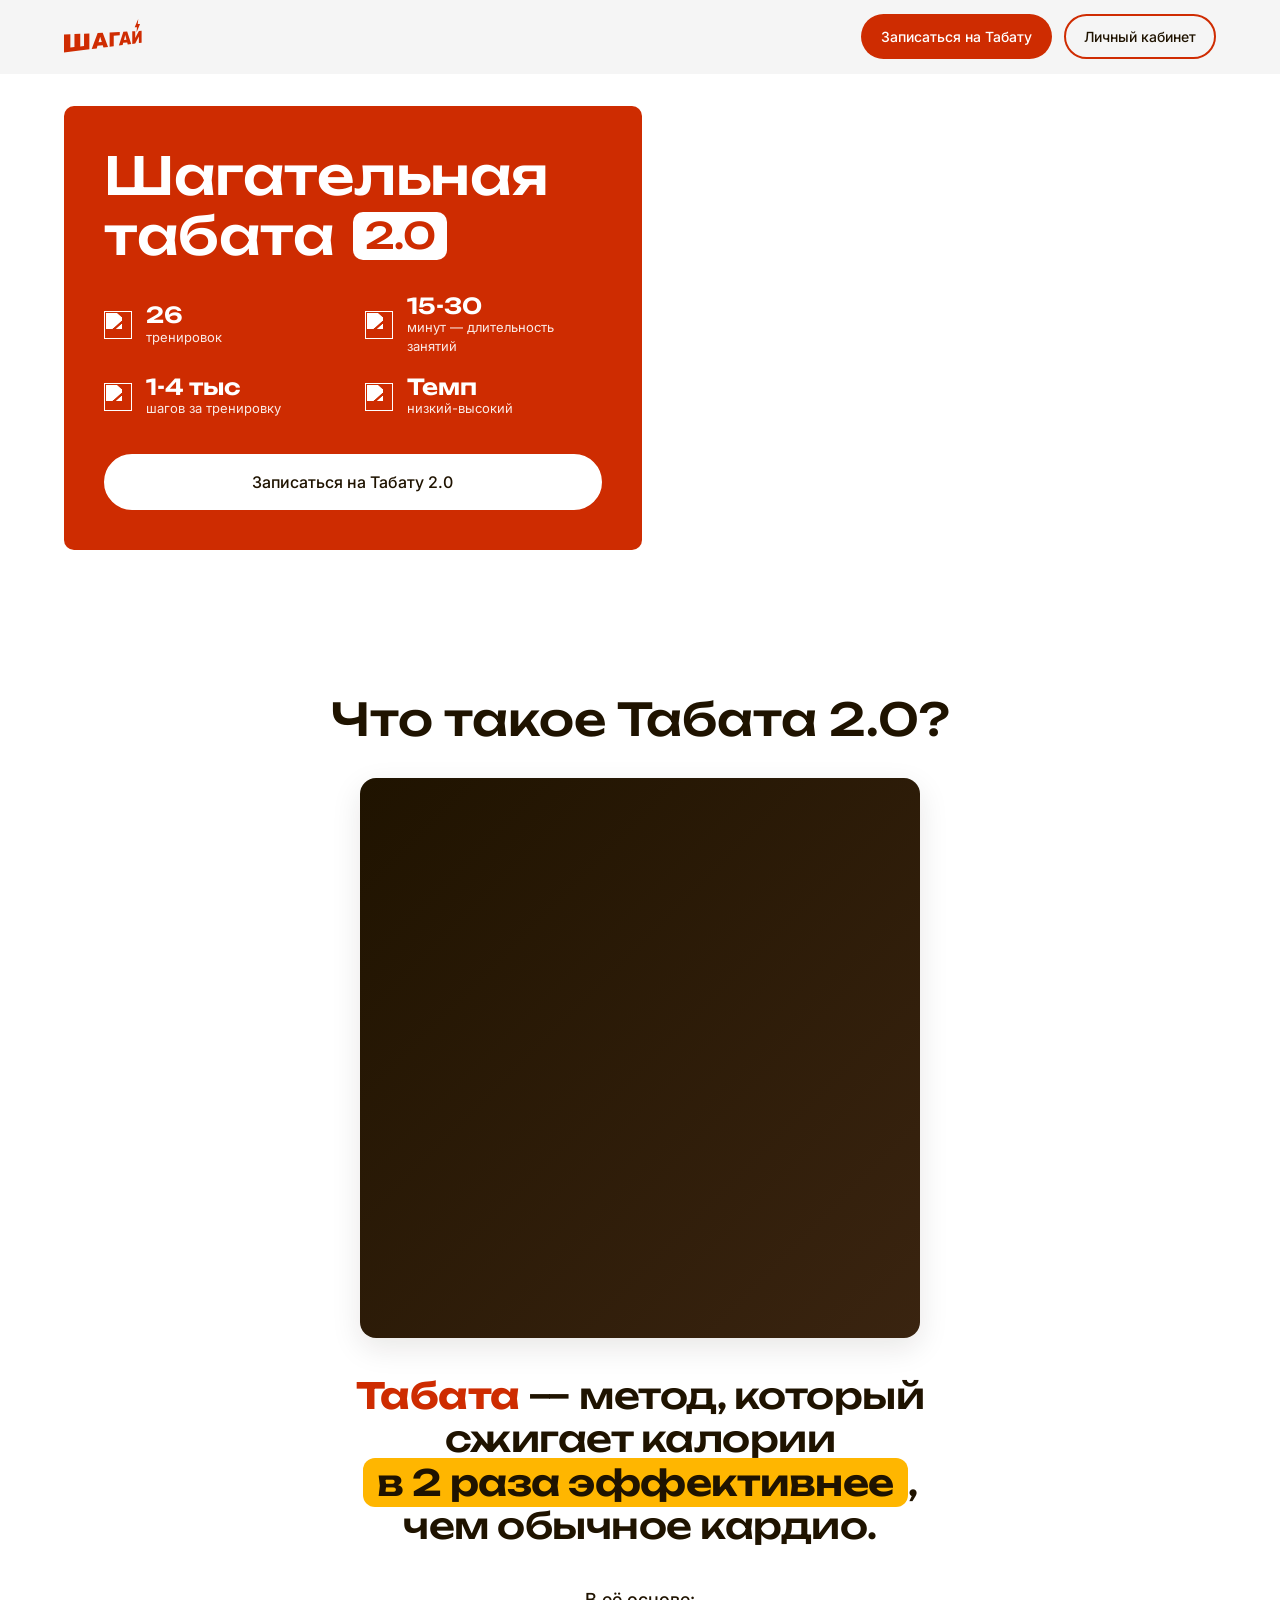
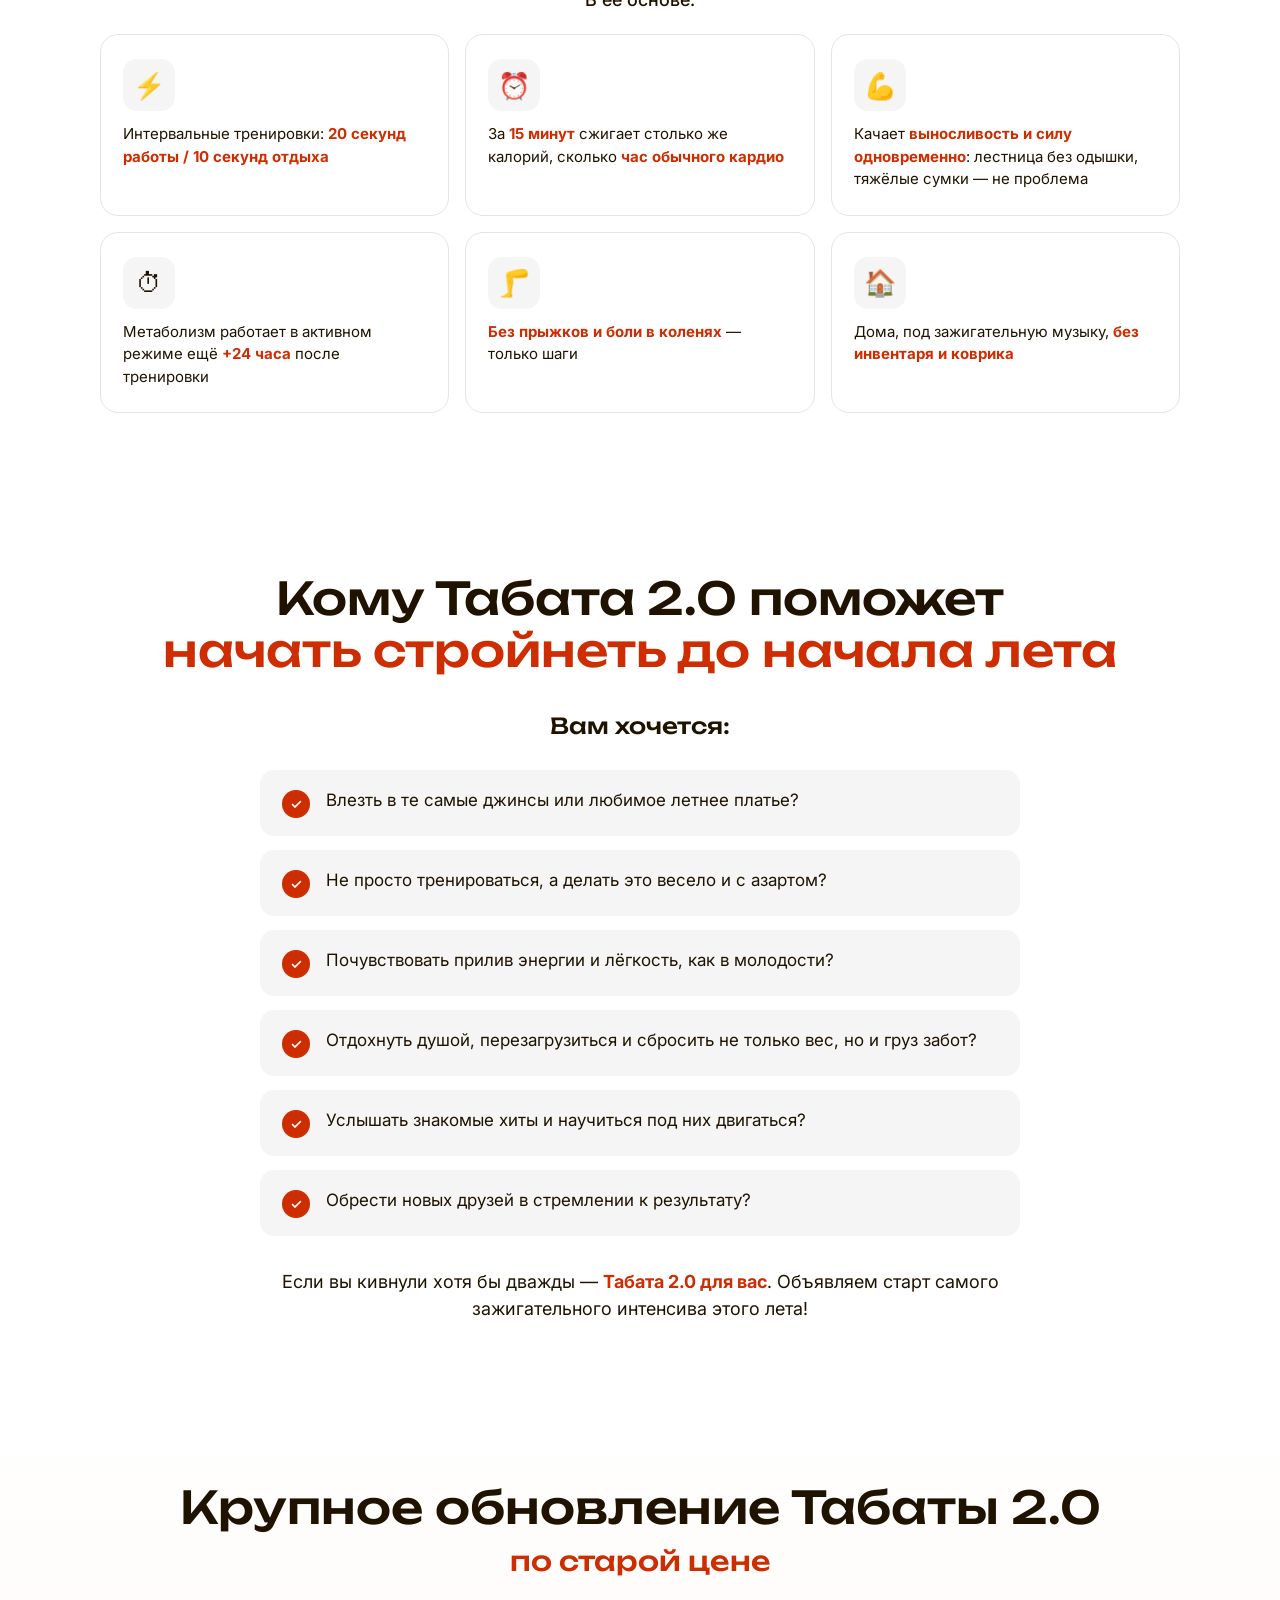
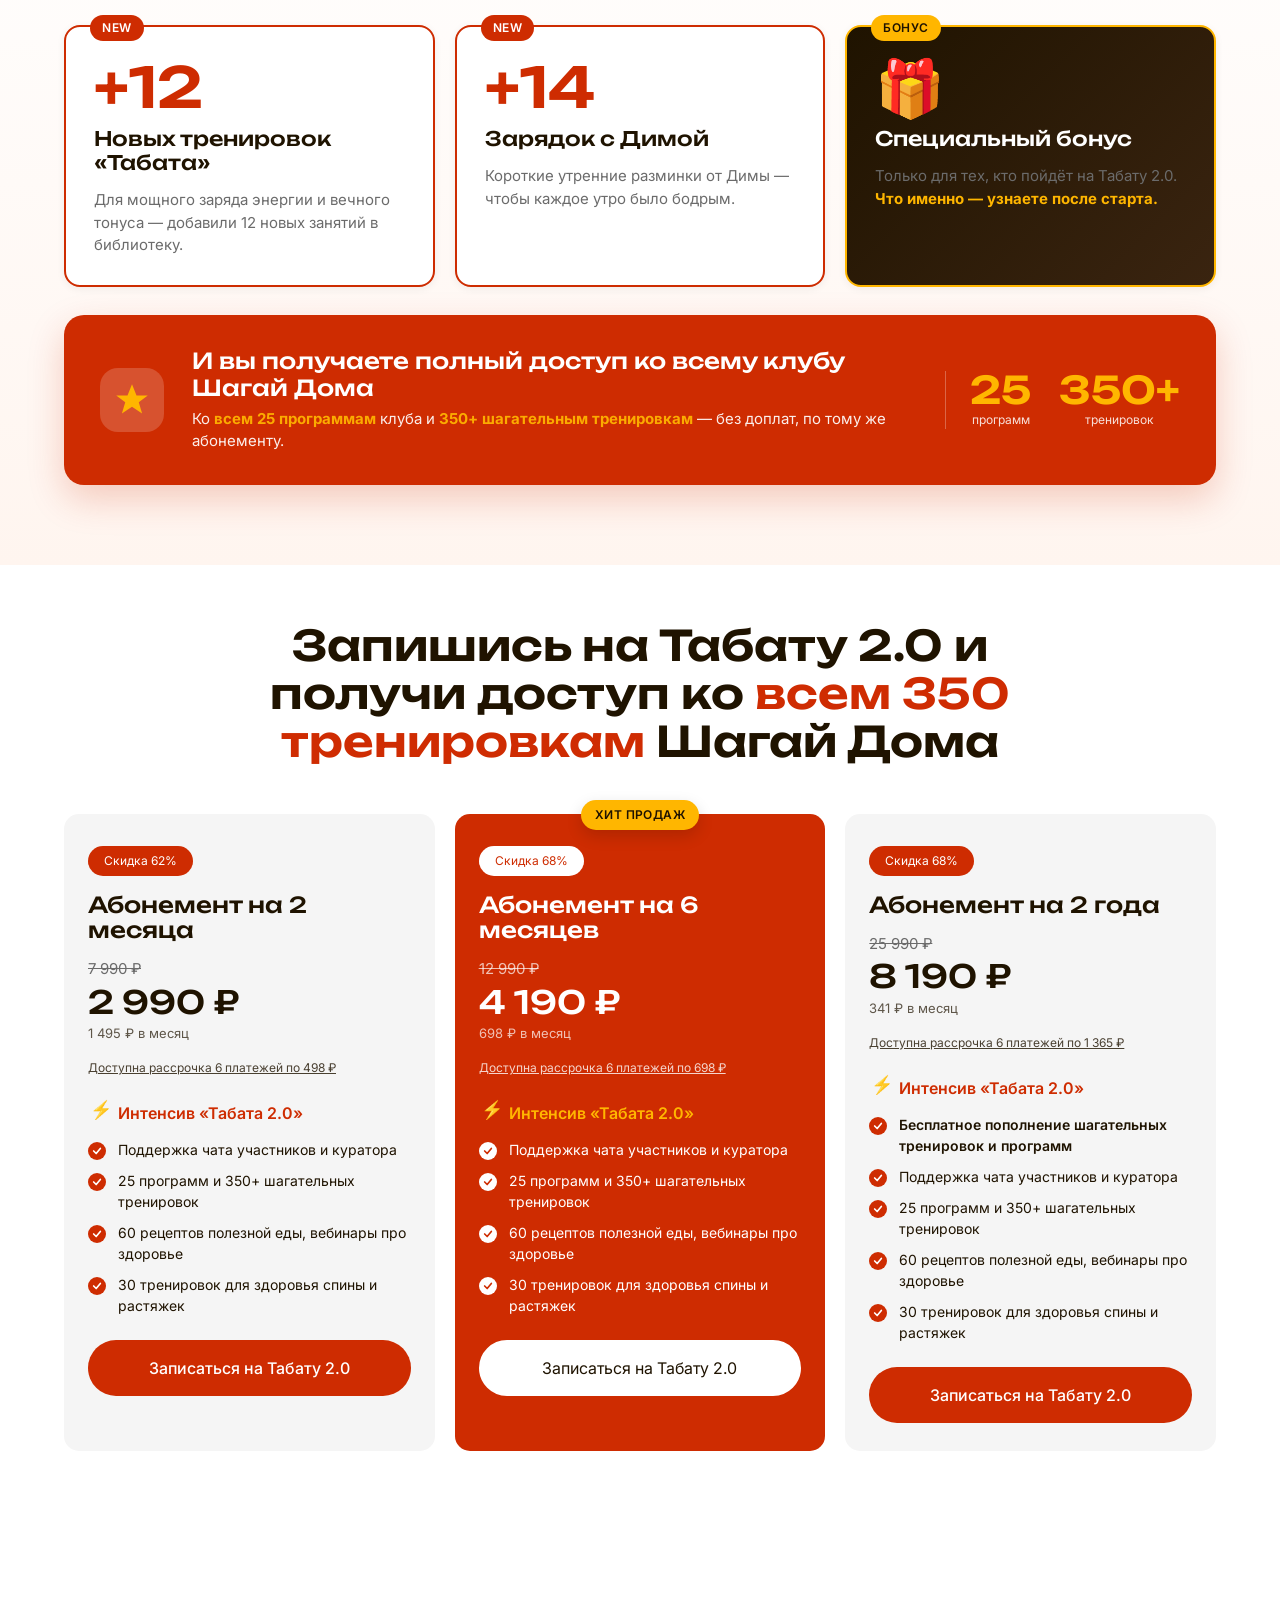
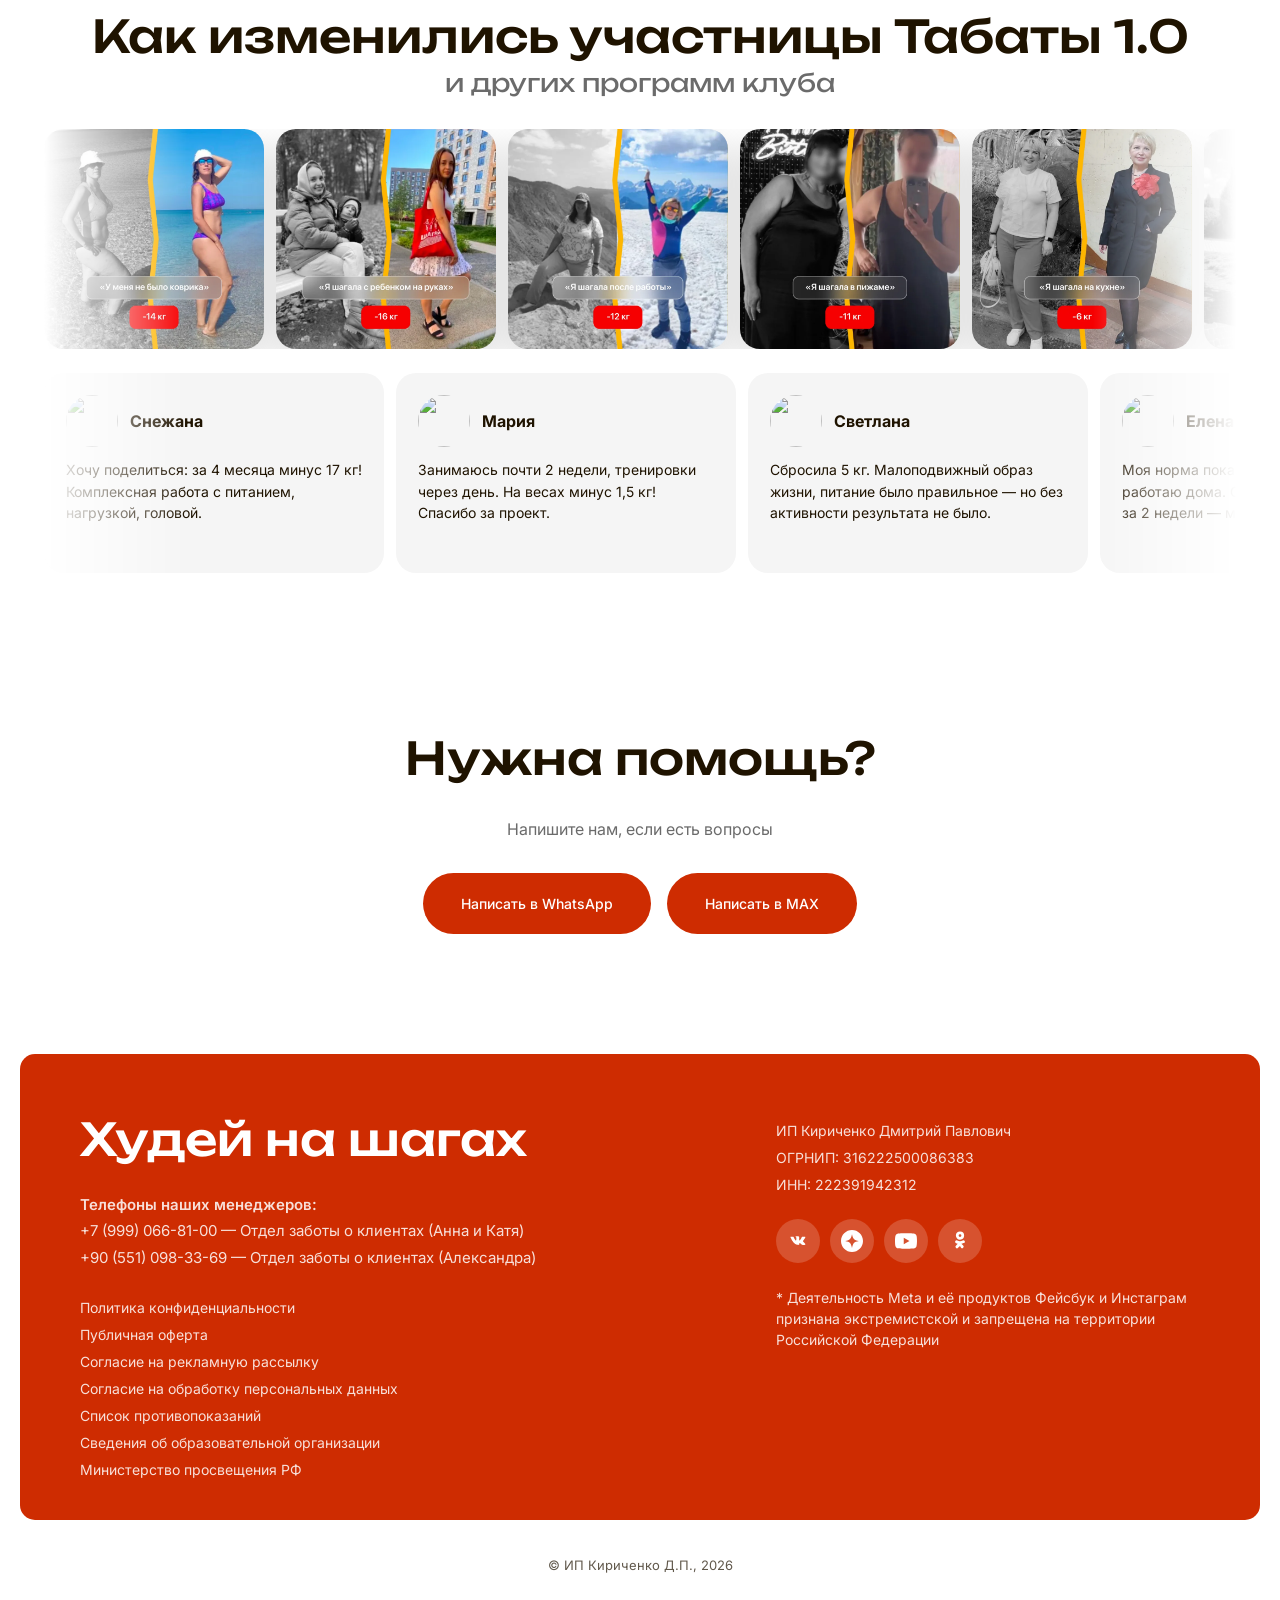
==== index.html @ d8c2fd87 "feat(video): подключено живое видео Kinescope 8b8Kva3gxtibvo6p5etvAE - iframe с autoplay=1, muted=1," ====
<!DOCTYPE html>
<html lang="ru">
<head>
  <meta charset="UTF-8" />
  <meta name="viewport" content="width=device-width, initial-scale=1.0" />
  <meta name="format-detection" content="telephone=no" />

  <title>Шагательная табата 2.0 — Шагай Дома</title>
  <meta name="description" content="Шагательная табата 2.0 — обновлённый курс высокоинтенсивных шагательных тренировок от клуба Шагай Дома." />
  <meta property="og:type" content="website" />
  <meta property="og:url" content="https://walk-walk.ru/programs/tabata-2" />
  <meta property="og:title" content="Шагательная табата 2.0 — Шагай Дома" />
  <meta property="og:description" content="Новый сезон шагательной табаты от клуба Шагай Дома." />
  <link rel="canonical" href="https://walk-walk.ru/programs/tabata-2" />

  <link rel="icon" type="image/png" sizes="32x32" href="https://static.tildacdn.com/tild3062-6234-4366-b031-623462313965/Frame_76.png" />
  <link rel="apple-touch-icon" href="https://static.tildacdn.com/tild6330-6138-4737-b163-386235663363/Frame_76.png" />

  <link rel="preconnect" href="https://fonts.googleapis.com" />
  <link rel="preconnect" href="https://fonts.gstatic.com" crossorigin />
  <link rel="preconnect" href="https://static.tildacdn.com" crossorigin />
  <!-- Только нужные веса (было 5×2=10, стало 2+3=5) -->
  <link href="https://fonts.googleapis.com/css2?family=Unbounded:wght@500;600&family=Inter:wght@400;500;600&display=swap&subset=latin,cyrillic" rel="stylesheet" />

  <!-- Preload hero-картинки — попадает в первый экран, ускоряет LCP -->
  <link rel="preload" as="image" href="https://static.tildacdn.com/tild6566-3034-4361-a332-643963366461/522A7353_1.jpg" fetchpriority="high" />

  <link rel="stylesheet" href="styles.css?v=20260515k" />
</head>
<body>

<!-- ============================================================ -->
<!-- HEADER (sticky)                                              -->
<!-- ============================================================ -->
<header class="header" id="header">
  <div class="container header__inner">
    <a href="/" class="header__logo" aria-label="ШАГАЙ ДОМА">
      <svg viewBox="0 0 106.01 49.13" fill="none" aria-hidden="true">
        <path d="M27.36 36.85L22.19 37.4V20.22L14.26 20.6V38.26L8.68 38.86V20.87L0 21.28V45.81L34.6 41.41V19.62L27.36 19.97V36.85Z" fill="#CF2C02"/>
        <path d="M45.94 19.08L37.8 41.01L44.66 40.14L45.69 36.55L52.88 35.73L53.87 38.97L60.11 38.17L52.84 18.75L45.94 19.08ZM47.1 31.89L49.36 24.26L51.6 31.46L47.1 31.89Z" fill="#CF2C02"/>
        <path d="M76.12 17.63L62.29 18.29V37.9L67.87 37.19V22.73L76.12 22.18V17.63Z" fill="#CF2C02"/>
        <path d="M87 34.76L91.75 34.15L86.22 17.15L81.01 17.4L74.91 36.29L80.05 35.64L80.83 32.55L86.25 31.93L87 34.76ZM81.88 28.52L83.58 21.92L85.28 28.19L81.88 28.52Z" fill="#CF2C02"/>
        <path d="M102.2 23.79V32.82L105.92 32.35V16.2L102.22 16.38L97.21 25.93V16.62L93.16 16.81V33.97L97.21 33.46L102.2 23.79Z" fill="#CF2C02"/>
        <path d="M99.07 18.22L103.82 6.75L100.67 6.76L101.32 0L96.48 11.33L99.58 11.26L99.07 18.22Z" fill="#CF2C02"/>
      </svg>
    </a>

    <div class="header__actions">
      <a href="#rates" class="btn btn--primary btn--sm">Записаться на Табату</a>
      <a href="https://clck.ru/3RpVut" class="btn btn--outline btn--sm" target="_blank" rel="noopener">Личный кабинет</a>
    </div>
  </div>
</header>

<!-- ============================================================ -->
<!-- MOBILE / OVERLAY NAV                                         -->
<!-- ============================================================ -->
<div class="overlay-nav" id="overlayNav" aria-hidden="true">
  <button class="overlay-nav__close" id="closeNavBtn" aria-label="Закрыть меню">×</button>
  <nav class="overlay-nav__list">
    <a href="#about">Что такое Табата</a>
    <a href="#forwhom">Для кого</a>
    <a href="#rates">Записаться на Табату</a>
    <a href="https://clck.ru/3RpVut" target="_blank" rel="noopener">Личный кабинет</a>
    <a href="#contacts">Контакты</a>
    <a href="https://walk-walk.ru/blog/" target="_blank" rel="noopener">Блог</a>
  </nav>

  <div class="overlay-nav__socials">
    <a href="https://vk.com/walk_is_love" target="_blank" rel="noopener" aria-label="VK">
      <svg viewBox="0 0 24 24" width="20" height="20" fill="currentColor" aria-hidden="true"><path d="M12.785 16.241s.288-.032.435-.193c.135-.148.13-.426.13-.426s-.018-1.298.582-1.49c.591-.188 1.35 1.254 2.155 1.808.609.42 1.072.328 1.072.328l2.155-.031s1.127-.07.593-.96c-.044-.073-.311-.659-1.604-1.864-1.354-1.262-1.172-1.058.458-3.249.993-1.334 1.39-2.149 1.266-2.498-.118-.332-.853-.244-.853-.244l-2.446.015s-.181-.025-.315.056c-.131.08-.215.265-.215.265s-.385.99-.9 1.831c-1.083 1.775-1.516 1.869-1.693 1.755-.412-.266-.31-1.075-.31-1.65 0-1.795.272-2.543-.531-2.738-.266-.064-.462-.107-1.143-.114-.874-.009-1.613.003-2.032.208-.279.136-.494.439-.363.456.162.022.529.099.724.365.252.342.243 1.113.243 1.113s.144 2.116-.337 2.378c-.331.18-.785-.187-1.751-1.852-.495-.852-.869-1.794-.869-1.794s-.072-.176-.201-.27c-.156-.114-.374-.15-.374-.15l-2.325.015s-.349.01-.477.161c-.114.135-.009.413-.009.413s1.821 4.259 3.884 6.406c1.892 1.967 4.04 1.838 4.04 1.838h.973z"/></svg>
    </a>
    <a href="https://dzen.ru/walkislove" target="_blank" rel="noopener" aria-label="Дзен">
      <svg viewBox="0 0 24 24" width="20" height="20" fill="currentColor" aria-hidden="true"><path d="M12 0C5.373 0 0 5.373 0 12s5.373 12 12 12 12-5.373 12-12S18.627 0 12 0zm0 4.5c1.244 5.376 2.124 6.256 7.5 7.5-5.376 1.244-6.256 2.124-7.5 7.5-1.244-5.376-2.124-6.256-7.5-7.5 5.376-1.244 6.256-2.124 7.5-7.5z"/></svg>
    </a>
    <a href="https://ok.ru/group/70000006886921" target="_blank" rel="noopener" aria-label="OK">
      <svg viewBox="0 0 24 24" width="20" height="20" fill="currentColor" aria-hidden="true"><path d="M12 3.6c-2.04 0-3.696 1.66-3.696 3.7 0 2.04 1.656 3.696 3.696 3.696S15.696 9.34 15.696 7.3C15.696 5.26 14.04 3.6 12 3.6zm0 5.16c-.804 0-1.464-.66-1.464-1.46 0-.804.66-1.464 1.464-1.464.804 0 1.464.66 1.464 1.464 0 .8-.66 1.46-1.464 1.46zm5.236 5.04c-.276-.564-.984-1.036-2.072-.16-1.476 1.176-3.852 1.176-3.852 1.176s-2.376 0-3.852-1.176c-1.088-.876-1.796-.404-2.072.16-.48.984.09 1.452.708 1.984.528.456 2.508 1.224 4.36 1.392l-1.548 1.548c-.612.612-.224 1.572.604 1.572.512 0 1.024-.512 1.024-.512l1.776-1.776 1.776 1.776s.512.512 1.024.512c.828 0 1.216-.96.604-1.572l-1.548-1.548c1.852-.168 3.832-.936 4.36-1.392.618-.532 1.188-1 .708-1.984z"/></svg>
    </a>
    <a href="https://wa.me/905510983369" target="_blank" rel="noopener" aria-label="WhatsApp">
      <svg viewBox="0 0 24 24" width="20" height="20" fill="currentColor" aria-hidden="true"><path d="M17.472 14.382c-.297-.149-1.758-.867-2.03-.967-.273-.099-.471-.148-.67.15-.197.297-.767.966-.94 1.164-.173.199-.347.223-.644.075-.297-.15-1.255-.463-2.39-1.475-.883-.788-1.48-1.761-1.653-2.059-.173-.297-.018-.458.13-.606.134-.133.298-.347.446-.52.149-.174.198-.298.298-.497.099-.198.05-.371-.025-.52-.075-.149-.669-1.612-.916-2.207-.242-.579-.487-.5-.669-.51-.173-.008-.371-.01-.57-.01-.198 0-.52.074-.792.372-.272.297-1.04 1.016-1.04 2.479 0 1.462 1.065 2.875 1.213 3.074.149.198 2.096 3.2 5.077 4.487.709.306 1.262.489 1.694.625.712.227 1.36.195 1.871.118.571-.085 1.758-.719 2.006-1.413.248-.694.248-1.289.173-1.413-.074-.124-.272-.198-.57-.347m-5.421 7.403h-.004a9.87 9.87 0 0 1-5.031-1.378l-.361-.214-3.741.982.998-3.648-.235-.374a9.86 9.86 0 0 1-1.51-5.26c.001-5.45 4.436-9.884 9.888-9.884 2.64 0 5.122 1.03 6.988 2.898a9.825 9.825 0 0 1 2.893 6.994c-.003 5.45-4.437 9.884-9.885 9.884m8.413-18.297A11.815 11.815 0 0 0 12.05 0C5.495 0 .16 5.335.157 11.892c0 2.096.547 4.142 1.588 5.945L.057 24l6.305-1.654a11.882 11.882 0 0 0 5.683 1.448h.005c6.554 0 11.89-5.335 11.893-11.893a11.821 11.821 0 0 0-3.48-8.413z"/></svg>
    </a>
  </div>

  <div class="overlay-nav__cta">
    <a href="#rates" class="btn btn--white btn--block">Записаться на Табату</a>
  </div>
</div>
<div class="overlay-nav__backdrop" id="overlayBackdrop"></div>

<!-- ============================================================ -->
<!-- 1. ГЛАВНАЯ / HERO                                            -->
<!-- ============================================================ -->
<section class="hero" id="top">
  <div class="container">
    <div class="hero__grid">
      <div class="hero__card">
        <h1 class="hero__title">Шагательная табата <span class="hero__title-accent">2.0</span></h1>

        <ul class="hero__stats">
          <li>
            <img src="https://static.tildacdn.com/tild3762-3562-4835-b433-356337363563/Vector.svg" alt="" />
            <div><strong>26</strong><span>тренировок</span></div>
          </li>
          <li>
            <img src="https://static.tildacdn.com/tild6631-3936-4530-a539-643738353631/Vector-1.svg" alt="" />
            <div><strong>15-30</strong><span>минут — длительность занятий</span></div>
          </li>
          <li>
            <img src="https://static.tildacdn.com/tild6338-3130-4430-b430-623031373138/Vector-2.svg" alt="" />
            <div><strong>1-4 тыс</strong><span>шагов за тренировку</span></div>
          </li>
          <li>
            <img src="https://static.tildacdn.com/tild3434-6133-4135-b136-353530653364/Group_49.svg" alt="" />
            <div><strong>Темп</strong><span>низкий-высокий</span></div>
          </li>
        </ul>

        <a href="#rates" class="btn btn--white btn--lg btn--block hero__cta">Записаться на Табату 2.0</a>
      </div>

      <div class="hero__image" style="background-image:url('https://static.tildacdn.com/tild6566-3034-4361-a332-643963366461/522A7353_1.jpg');"></div>
    </div>
  </div>
</section>

<!-- ============================================================ -->
<!-- 2. ЧТО ТАКОЕ ТАБАТА 2.0?                                     -->
<!-- ============================================================ -->
<section class="section about" id="about">
  <div class="container">
    <h2 class="section__title">Что такое Табата 2.0?</h2>

    <div class="about__video-block">
      <div class="about__video-frame" id="kinescopeVideo">
        <iframe
          src="https://kinescope.io/embed/8b8Kva3gxtibvo6p5etvAE?autoplay=1&muted=1&loop=1"
          allow="autoplay; fullscreen; picture-in-picture; encrypted-media; gyroscope; accelerometer; clipboard-write; screen-wake-lock;"
          frameborder="0"
          allowfullscreen
          title="Что такое Шагательная Табата 2.0"
        ></iframe>
      </div>
    </div>

    <h2 class="about__claim">
      <strong>Табата</strong> — метод, который сжигает&nbsp;калории <mark>в 2 раза эффективнее</mark>, чем&nbsp;обычное&nbsp;кардио.
    </h2>

    <h3 class="about__lead-short">В её основе:</h3>

    <div class="about__cards">
      <article class="about-card">
        <div class="about-card__icon">⚡</div>
        <p>Интервальные тренировки: <strong>20 секунд работы / 10 секунд отдыха</strong></p>
      </article>
      <article class="about-card">
        <div class="about-card__icon">⏰</div>
        <p>За <strong>15 минут</strong> сжигает столько же калорий, сколько <strong>час обычного кардио</strong></p>
      </article>
      <article class="about-card">
        <div class="about-card__icon">💪</div>
        <p>Качает <strong>выносливость и силу одновременно</strong>: лестница без одышки, тяжёлые сумки — не проблема</p>
      </article>
      <article class="about-card">
        <div class="about-card__icon">⏱</div>
        <p>Метаболизм работает в активном режиме ещё <strong>+24 часа</strong> после тренировки</p>
      </article>
      <article class="about-card">
        <div class="about-card__icon">🦵</div>
        <p><strong>Без прыжков и боли в коленях</strong> — только шаги</p>
      </article>
      <article class="about-card">
        <div class="about-card__icon">🏠</div>
        <p>Дома, под зажигательную музыку, <strong>без инвентаря и коврика</strong></p>
      </article>
    </div>
  </div>
</section>

<!-- ============================================================ -->
<!-- 3. КОМУ ТАБАТА 2.0 ПОМОЖЕТ СТАТЬ СТРОЙНОЙ К ЭТОМУ ЛЕТУ      -->
<!-- ============================================================ -->
<section class="section forwhom" id="forwhom">
  <div class="container">
    <h2 class="section__title">Кому Табата 2.0 поможет <span class="forwhom__title-accent">начать стройнеть до начала лета</span></h2>

    <p class="forwhom__lead">Вам хочется:</p>

    <ul class="forwhom__list">
      <li>
        <span class="forwhom__bullet">✓</span>
        <span>Влезть в те самые джинсы или любимое летнее платье?</span>
      </li>
      <li>
        <span class="forwhom__bullet">✓</span>
        <span>Не просто тренироваться, а делать это весело и с азартом?</span>
      </li>
      <li>
        <span class="forwhom__bullet">✓</span>
        <span>Почувствовать прилив энергии и лёгкость, как в молодости?</span>
      </li>
      <li>
        <span class="forwhom__bullet">✓</span>
        <span>Отдохнуть душой, перезагрузиться и сбросить не только вес, но и груз забот?</span>
      </li>
      <li>
        <span class="forwhom__bullet">✓</span>
        <span>Услышать знакомые хиты и научиться под них двигаться?</span>
      </li>
      <li>
        <span class="forwhom__bullet">✓</span>
        <span>Обрести новых друзей в стремлении к результату?</span>
      </li>
    </ul>

    <p class="forwhom__conclusion">
      Если вы кивнули хотя бы дважды — <strong>Табата 2.0 для вас</strong>. Объявляем старт самого зажигательного интенсива этого лета!
    </p>
  </div>
</section>

<!-- ============================================================ -->
<!-- 4. КРУПНОЕ ОБНОВЛЕНИЕ ЗА ТУ ЖЕ ЦЕНУ                          -->
<!-- ============================================================ -->
<section class="section updates" id="updates">
  <div class="container">
    <h2 class="section__title">Крупное обновление Табаты 2.0 <span class="updates__price-note">по старой цене</span></h2>

    <div class="updates__grid">
      <article class="update-card">
        <span class="update-card__badge">NEW</span>
        <div class="update-card__count">+12</div>
        <h3>Новых тренировок «Табата»</h3>
        <p>Для мощного заряда энергии и вечного тонуса — добавили 12 новых занятий в библиотеку.</p>
      </article>

      <article class="update-card">
        <span class="update-card__badge">NEW</span>
        <div class="update-card__count">+14</div>
        <h3>Зарядок с Димой</h3>
        <p>Короткие утренние разминки от Димы — чтобы каждое утро было бодрым.</p>
      </article>

      <article class="update-card update-card--secret">
        <span class="update-card__badge update-card__badge--gift">БОНУС</span>
        <div class="update-card__count">🎁</div>
        <h3>Специальный бонус</h3>
        <p>Только для тех, кто пойдёт на Табату 2.0. <strong>Что именно — узнаете после старта.</strong></p>
      </article>
    </div>

    <!-- Акцент: Табата 2.0 = ещё и доступ ко всему клубу Шагай Дома -->
    <div class="updates__bonus">
      <div class="updates__bonus-icon" aria-hidden="true">
        <svg viewBox="0 0 32 32" width="36" height="36" fill="none">
          <path d="M16 2L20 12L30 12L22 18L25 28L16 22L7 28L10 18L2 12L12 12L16 2Z" fill="currentColor"/>
        </svg>
      </div>
      <div class="updates__bonus-text">
        <h3>И вы получаете полный доступ ко всему клубу Шагай Дома</h3>
        <p>Ко <strong>всем 25 программам</strong> клуба и <strong>350+ шагательным тренировкам</strong> — без доплат, по тому же абонементу.</p>
      </div>
      <div class="updates__bonus-stats">
        <div><strong>25</strong><span>программ</span></div>
        <div><strong>350+</strong><span>тренировок</span></div>
      </div>
    </div>
  </div>
</section>

<!-- ============================================================ -->
<!-- 5. ЗАПИШИСЬ НА ТАБАТУ 2.0 (ПРАЙС)                            -->
<!-- ============================================================ -->
<section class="rates-banner">
  <div class="container">
    <h2>Запишись на Табату 2.0 и получи доступ ко <span class="accent">всем 350 тренировкам</span> Шагай Дома</h2>
  </div>
</section>

<section class="section rates" id="rates">
  <div class="container">
    <div class="rates__grid">

      <article class="rate-card">
        <span class="rate-card__discount">Скидка 62%</span>
        <h3 class="rate-card__title">Абонемент на 2 месяца</h3>
        <div class="rate-card__price">
          <span class="rate-card__old">7 990 ₽</span>
          <span class="rate-card__new">2 990 ₽</span>
          <span class="rate-card__monthly">1 495 ₽ в месяц</span>
        </div>
        <a href="#popup-installment" class="rate-card__installment" data-popup>Доступна рассрочка 6 платежей по 498 ₽</a>
        <ul class="rate-card__features">
          <li class="rate-card__features-hero"><strong>Интенсив «Табата 2.0»</strong></li>
          <li>Поддержка чата участников и куратора</li>
          <li>25 программ и 350+ шагательных тренировок</li>
          <li>60 рецептов полезной еды, вебинары про здоровье</li>
          <li>30 тренировок для здоровья спины и растяжек</li>
        </ul>
        <a href="/2-months" class="btn btn--primary btn--block">Записаться на Табату 2.0</a>
      </article>

      <article class="rate-card rate-card--featured">
        <span class="rate-card__badge-top">Хит продаж</span>
        <span class="rate-card__discount">Скидка 68%</span>
        <h3 class="rate-card__title">Абонемент на 6 месяцев</h3>
        <div class="rate-card__price">
          <span class="rate-card__old">12 990 ₽</span>
          <span class="rate-card__new">4 190 ₽</span>
          <span class="rate-card__monthly">698 ₽ в месяц</span>
        </div>
        <a href="#popup-installment" class="rate-card__installment" data-popup>Доступна рассрочка 6 платежей по 698 ₽</a>
        <ul class="rate-card__features">
          <li class="rate-card__features-hero"><strong>Интенсив «Табата 2.0»</strong></li>
          <li>Поддержка чата участников и куратора</li>
          <li>25 программ и 350+ шагательных тренировок</li>
          <li>60 рецептов полезной еды, вебинары про здоровье</li>
          <li>30 тренировок для здоровья спины и растяжек</li>
        </ul>
        <a href="/6-months" class="btn btn--white btn--block">Записаться на Табату 2.0</a>
      </article>

      <article class="rate-card">
        <span class="rate-card__discount">Скидка 68%</span>
        <h3 class="rate-card__title">Абонемент на 2 года</h3>
        <div class="rate-card__price">
          <span class="rate-card__old">25 990 ₽</span>
          <span class="rate-card__new">8 190 ₽</span>
          <span class="rate-card__monthly">341 ₽ в месяц</span>
        </div>
        <a href="#popup-installment" class="rate-card__installment" data-popup>Доступна рассрочка 6 платежей по 1 365 ₽</a>
        <ul class="rate-card__features">
          <li class="rate-card__features-hero"><strong>Интенсив «Табата 2.0»</strong></li>
          <li><em>Бесплатное пополнение шагательных тренировок и программ</em></li>
          <li>Поддержка чата участников и куратора</li>
          <li>25 программ и 350+ шагательных тренировок</li>
          <li>60 рецептов полезной еды, вебинары про здоровье</li>
          <li>30 тренировок для здоровья спины и растяжек</li>
        </ul>
        <a href="/all" class="btn btn--primary btn--block">Записаться на Табату 2.0</a>
      </article>

    </div>
  </div>
</section>

<!-- ============================================================ -->
<!-- 6. КАК ИЗМЕНИЛИСЬ УЧАСТНИЦЫ — единый грид кейсы + отзывы     -->
<!-- ============================================================ -->
<section class="section cases" id="cases">
  <div class="container">
    <h2 class="section__title">Как изменились участницы Табаты&nbsp;1.0 <br/><span class="section__title-sub">и других программ клуба</span></h2>

    <!-- Лента кейсов: бесконечный автоскролл влево (pause-on-hover).
         Дублируем содержимое 2 раза для бесшовной петли. -->
    <div class="marquee marquee--cases" aria-label="Фото участниц до/после">
      <div class="marquee__track">
        <a class="case-tile" href="assets/cases/case-1.webp" target="_blank"><img src="assets/cases/case-1.webp" alt="Кейс 1" loading="lazy" /></a>
        <a class="case-tile" href="assets/cases/case-2.webp" target="_blank"><img src="assets/cases/case-2.webp" alt="Кейс 2" loading="lazy" /></a>
        <a class="case-tile" href="assets/cases/case-3.webp" target="_blank"><img src="assets/cases/case-3.webp" alt="Кейс 3" loading="lazy" /></a>
        <a class="case-tile" href="assets/cases/case-4.webp" target="_blank"><img src="assets/cases/case-4.webp" alt="Кейс 4" loading="lazy" /></a>
        <a class="case-tile" href="assets/cases/case-5.webp" target="_blank"><img src="assets/cases/case-5.webp" alt="Кейс 5" loading="lazy" /></a>
        <a class="case-tile" href="assets/cases/case-6.webp" target="_blank"><img src="assets/cases/case-6.webp" alt="Кейс 6" loading="lazy" /></a>
        <a class="case-tile" href="assets/cases/case-7.webp" target="_blank"><img src="assets/cases/case-7.webp" alt="Кейс 7" loading="lazy" /></a>
        <a class="case-tile" href="assets/cases/case-8.webp" target="_blank"><img src="assets/cases/case-8.webp" alt="Кейс 8" loading="lazy" /></a>
        <a class="case-tile" href="assets/cases/case-9.webp" target="_blank"><img src="assets/cases/case-9.webp" alt="Кейс 9" loading="lazy" /></a>
        <a class="case-tile" href="assets/cases/case-10.webp" target="_blank"><img src="assets/cases/case-10.webp" alt="Кейс 10" loading="lazy" /></a>
        <!-- Дубль для бесшовной петли -->
        <a class="case-tile" href="assets/cases/case-1.webp" target="_blank" aria-hidden="true"><img src="assets/cases/case-1.webp" alt="" loading="lazy" /></a>
        <a class="case-tile" href="assets/cases/case-2.webp" target="_blank" aria-hidden="true"><img src="assets/cases/case-2.webp" alt="" loading="lazy" /></a>
        <a class="case-tile" href="assets/cases/case-3.webp" target="_blank" aria-hidden="true"><img src="assets/cases/case-3.webp" alt="" loading="lazy" /></a>
        <a class="case-tile" href="assets/cases/case-4.webp" target="_blank" aria-hidden="true"><img src="assets/cases/case-4.webp" alt="" loading="lazy" /></a>
        <a class="case-tile" href="assets/cases/case-5.webp" target="_blank" aria-hidden="true"><img src="assets/cases/case-5.webp" alt="" loading="lazy" /></a>
        <a class="case-tile" href="assets/cases/case-6.webp" target="_blank" aria-hidden="true"><img src="assets/cases/case-6.webp" alt="" loading="lazy" /></a>
        <a class="case-tile" href="assets/cases/case-7.webp" target="_blank" aria-hidden="true"><img src="assets/cases/case-7.webp" alt="" loading="lazy" /></a>
        <a class="case-tile" href="assets/cases/case-8.webp" target="_blank" aria-hidden="true"><img src="assets/cases/case-8.webp" alt="" loading="lazy" /></a>
        <a class="case-tile" href="assets/cases/case-9.webp" target="_blank" aria-hidden="true"><img src="assets/cases/case-9.webp" alt="" loading="lazy" /></a>
        <a class="case-tile" href="assets/cases/case-10.webp" target="_blank" aria-hidden="true"><img src="assets/cases/case-10.webp" alt="" loading="lazy" /></a>
      </div>
    </div>

    <!-- Лента отзывов: автоскролл вправо (обратная сторона для контраста). -->
    <div class="marquee marquee--reviews marquee--reverse" aria-label="Текстовые отзывы участниц">
      <div class="marquee__track">
        <article class="review-card"><div class="review-card__head"><img src="https://static.tildacdn.com/tild3538-3333-4330-b830-653537663662/8.png" alt="" /><strong>Снежана</strong></div><p>Хочу поделиться: за 4 месяца минус 17 кг! Комплексная работа с питанием, нагрузкой, головой.</p></article>
        <article class="review-card"><div class="review-card__head"><img src="https://static.tildacdn.com/tild3134-6264-4766-a562-646636376438/1.png" alt="" /><strong>Мария</strong></div><p>Занимаюсь почти 2 недели, тренировки через день. На весах минус 1,5 кг! Спасибо за проект.</p></article>
        <article class="review-card"><div class="review-card__head"><img src="https://static.tildacdn.com/tild3936-6631-4234-a139-383063613963/7.png" alt="" /><strong>Светлана</strong></div><p>Сбросила 5 кг. Малоподвижный образ жизни, питание было правильное — но без активности результата не было.</p></article>
        <article class="review-card"><div class="review-card__head"><img src="https://static.tildacdn.com/tild6162-3466-4935-b634-326431333663/9.png" alt="" /><strong>Елена</strong></div><p>Моя норма пока 5–6 тыс шагов в сутки — работаю дома. Слежу за питанием. Итог за 2 недели — минус 4 кг!</p></article>
        <article class="review-card"><div class="review-card__head"><img src="https://static.tildacdn.com/tild3239-3333-4234-b230-626633326263/15.png" alt="" /><strong>Александра</strong></div><p>Джинсы, которые весной были в обтяжку, теперь снимаю не растягивая. К новому году иду менять гардероб.</p></article>
        <article class="review-card"><div class="review-card__head"><img src="https://static.tildacdn.com/tild3265-3037-4065-b736-343832356265/12.png" alt="" /><strong>Юлия</strong></div><p>Я в процессе сброса веса. Минус почти 40 кг за 2 года, иду дальше. Пришла пошагать — а тут весело!</p></article>
        <article class="review-card"><div class="review-card__head"><img src="https://static.tildacdn.com/tild3063-6666-4235-b864-316236373836/14.png" alt="" /><strong>Ирина</strong></div><p>Можно я повосторгаюсь недельным результатом? Целых −2 см за неделю!</p></article>
        <article class="review-card"><div class="review-card__head"><img src="https://static.tildacdn.com/tild3566-6338-4838-b762-626563306336/11.png" alt="" /><strong>Мария</strong></div><p>В клубе с пятницы — а сегодня на весах −1 кг. Не помню, когда последний раз видела цифру меньше 55.</p></article>
        <article class="review-card"><div class="review-card__head"><img src="https://static.tildacdn.com/tild3938-3830-4233-a463-653166313962/13.png" alt="" /><strong>Юлия</strong></div><p>Тренируюсь каждый день с удовольствием. 20 тыс шагов — не проблема. Минус 8 кг за 4 месяца, обновила гардероб.</p></article>
        <article class="review-card"><div class="review-card__head"><img src="https://static.tildacdn.com/tild6336-3634-4264-b834-383331383463/10.jpg" alt="" /><strong>Екатерина</strong></div><p>Появилась компания единомышленников, которые не дают сдаться. Похудела на 7 кг, объёмы тают.</p></article>
        <!-- дубль -->
        <article class="review-card" aria-hidden="true"><div class="review-card__head"><img src="https://static.tildacdn.com/tild3538-3333-4330-b830-653537663662/8.png" alt="" /><strong>Снежана</strong></div><p>Хочу поделиться: за 4 месяца минус 17 кг!</p></article>
        <article class="review-card" aria-hidden="true"><div class="review-card__head"><img src="https://static.tildacdn.com/tild3134-6264-4766-a562-646636376438/1.png" alt="" /><strong>Мария</strong></div><p>Занимаюсь почти 2 недели, тренировки через день. На весах минус 1,5 кг!</p></article>
        <article class="review-card" aria-hidden="true"><div class="review-card__head"><img src="https://static.tildacdn.com/tild3936-6631-4234-a139-383063613963/7.png" alt="" /><strong>Светлана</strong></div><p>Сбросила 5 кг. Без активности результата не было — теперь есть.</p></article>
        <article class="review-card" aria-hidden="true"><div class="review-card__head"><img src="https://static.tildacdn.com/tild6162-3466-4935-b634-326431333663/9.png" alt="" /><strong>Елена</strong></div><p>Итог за 2 недели — минус 4 кг!</p></article>
        <article class="review-card" aria-hidden="true"><div class="review-card__head"><img src="https://static.tildacdn.com/tild3239-3333-4234-b230-626633326263/15.png" alt="" /><strong>Александра</strong></div><p>Джинсы, которые весной были в обтяжку, теперь снимаю не растягивая.</p></article>
        <article class="review-card" aria-hidden="true"><div class="review-card__head"><img src="https://static.tildacdn.com/tild3265-3037-4065-b736-343832356265/12.png" alt="" /><strong>Юлия</strong></div><p>Минус почти 40 кг за 2 года. Пришла пошагать для разнообразия — а тут весело!</p></article>
        <article class="review-card" aria-hidden="true"><div class="review-card__head"><img src="https://static.tildacdn.com/tild3063-6666-4235-b864-316236373836/14.png" alt="" /><strong>Ирина</strong></div><p>Целых −2 см за неделю!</p></article>
        <article class="review-card" aria-hidden="true"><div class="review-card__head"><img src="https://static.tildacdn.com/tild3566-6338-4838-b762-626563306336/11.png" alt="" /><strong>Мария</strong></div><p>В клубе с пятницы — а сегодня на весах −1 кг.</p></article>
        <article class="review-card" aria-hidden="true"><div class="review-card__head"><img src="https://static.tildacdn.com/tild3938-3830-4233-a463-653166313962/13.png" alt="" /><strong>Юлия</strong></div><p>20 тыс шагов в день — не проблема. Минус 8 кг за 4 месяца.</p></article>
        <article class="review-card" aria-hidden="true"><div class="review-card__head"><img src="https://static.tildacdn.com/tild6336-3634-4264-b834-383331383463/10.jpg" alt="" /><strong>Екатерина</strong></div><p>Похудела на 7 кг, объёмы тают.</p></article>
      </div>
    </div>
  </div>
</section>

<!-- ============================================================ -->
<!-- 7. НУЖНА ПОМОЩЬ                                              -->
<!-- ============================================================ -->
<section class="section help" id="contacts">
  <div class="container help__inner">
    <h2 class="section__title">Нужна помощь?</h2>
    <p class="help__sub">Напишите нам, если есть вопросы</p>
    <div class="help__buttons">
      <a class="btn btn--primary btn--lg" target="_blank" rel="noopener" href="https://wa.me/+905510983369?text=Здравствуйте%21%20У%20меня%20вопрос%20по%20Табате%202.0%E2%9A%A1%EF%B8%8F">Написать в WhatsApp</a>
      <a class="btn btn--primary btn--lg" target="_blank" rel="noopener" href="https://max.ru/u/f9LHodD0cOLsgLHI5aFkynmQFtVDv8Yk8kyyWLTi-7oDXXItbJp_HIFZlRE">Написать в MAX</a>
    </div>
  </div>
</section>

<!-- ============================================================ -->
<!-- 8. ПОДВАЛ (FOOTER)                                           -->
<!-- ============================================================ -->
<footer class="footer">
  <div class="container footer__grid">

    <div class="footer__col footer__col--main">
      <h2 class="footer__brand">Худей на шагах</h2>

      <div class="footer__phones">
        <p class="footer__phones-title">Телефоны наших менеджеров:</p>
        <p><a href="tel:+79990668100">+7 (999) 066-81-00</a> — Отдел заботы о клиентах (Анна и Катя)</p>
        <p><a href="tel:+905510983369">+90 (551) 098-33-69</a> — Отдел заботы о клиентах (Александра)</p>
      </div>

      <ul class="footer__links">
        <li><a href="https://walk-walk.ru/privacy" target="_blank" rel="noopener">Политика конфиденциальности</a></li>
        <li><a href="https://walk-walk.ru/offer" target="_blank" rel="noopener">Публичная оферта</a></li>
        <li><a href="https://walk-walk.ru/ad" target="_blank" rel="noopener">Согласие на рекламную рассылку</a></li>
        <li><a href="https://walk-walk.ru/approval" target="_blank" rel="noopener">Согласие на обработку персональных данных</a></li>
        <li><a href="https://walk-walk.ru/safe" target="_blank" rel="noopener">Список противопоказаний</a></li>
        <li><a href="https://walk-walk.ru/education" target="_blank" rel="noopener">Сведения об образовательной организации</a></li>
        <li><a href="https://edu.gov.ru/" target="_blank" rel="noopener">Министерство просвещения РФ</a></li>
      </ul>
    </div>

    <div class="footer__col footer__col--legal">
      <p>ИП Кириченко Дмитрий Павлович</p>
      <p>ОГРНИП: 316222500086383</p>
      <p>ИНН: 222391942312</p>

      <div class="footer__socials">
        <a href="https://vk.com/walk_is_love" target="_blank" rel="noopener" aria-label="VK">
          <svg viewBox="0 0 24 24" width="22" height="22" fill="currentColor" aria-hidden="true"><path d="M12.785 16.241s.288-.032.435-.193c.135-.148.13-.426.13-.426s-.018-1.298.582-1.49c.591-.188 1.35 1.254 2.155 1.808.609.42 1.072.328 1.072.328l2.155-.031s1.127-.07.593-.96c-.044-.073-.311-.659-1.604-1.864-1.354-1.262-1.172-1.058.458-3.249.993-1.334 1.39-2.149 1.266-2.498-.118-.332-.853-.244-.853-.244l-2.446.015s-.181-.025-.315.056c-.131.08-.215.265-.215.265s-.385.99-.9 1.831c-1.083 1.775-1.516 1.869-1.693 1.755-.412-.266-.31-1.075-.31-1.65 0-1.795.272-2.543-.531-2.738-.266-.064-.462-.107-1.143-.114-.874-.009-1.613.003-2.032.208-.279.136-.494.439-.363.456.162.022.529.099.724.365.252.342.243 1.113.243 1.113s.144 2.116-.337 2.378c-.331.18-.785-.187-1.751-1.852-.495-.852-.869-1.794-.869-1.794s-.072-.176-.201-.27c-.156-.114-.374-.15-.374-.15l-2.325.015s-.349.01-.477.161c-.114.135-.009.413-.009.413s1.821 4.259 3.884 6.406c1.892 1.967 4.04 1.838 4.04 1.838h.973z"/></svg>
        </a>
        <a href="https://dzen.ru/walkislove" target="_blank" rel="noopener" aria-label="Дзен">
          <svg viewBox="0 0 24 24" width="22" height="22" fill="currentColor" aria-hidden="true"><path d="M12 0C5.373 0 0 5.373 0 12s5.373 12 12 12 12-5.373 12-12S18.627 0 12 0zm0 4.5c1.244 5.376 2.124 6.256 7.5 7.5-5.376 1.244-6.256 2.124-7.5 7.5-1.244-5.376-2.124-6.256-7.5-7.5 5.376-1.244 6.256-2.124 7.5-7.5z"/></svg>
        </a>
        <a href="https://www.youtube.com/@walk_is_love" target="_blank" rel="noopener" aria-label="YouTube">
          <svg viewBox="0 0 24 24" width="22" height="22" fill="currentColor" aria-hidden="true"><path d="M23.498 6.186a3.016 3.016 0 0 0-2.122-2.136C19.505 3.545 12 3.545 12 3.545s-7.505 0-9.377.505A3.017 3.017 0 0 0 .502 6.186C0 8.07 0 12 0 12s0 3.93.502 5.814a3.016 3.016 0 0 0 2.122 2.136c1.871.505 9.376.505 9.376.505s7.505 0 9.377-.505a3.015 3.015 0 0 0 2.122-2.136C24 15.93 24 12 24 12s0-3.93-.502-5.814zM9.546 15.568V8.432L15.818 12l-6.272 3.568z"/></svg>
        </a>
        <a href="https://ok.ru/group/70000006886921" target="_blank" rel="noopener" aria-label="OK">
          <svg viewBox="0 0 24 24" width="22" height="22" fill="currentColor" aria-hidden="true"><path d="M12 1.5a4.5 4.5 0 1 0 0 9 4.5 4.5 0 0 0 0-9zm0 6a1.5 1.5 0 1 1 0-3 1.5 1.5 0 0 1 0 3zm3.66 6.6a8.32 8.32 0 0 1-2.18.93l1.99 2a1.65 1.65 0 1 1-2.34 2.34L12 17.34l-2.12 2.13a1.65 1.65 0 0 1-2.34-2.34l1.99-2a8.32 8.32 0 0 1-2.19-.93 1.65 1.65 0 0 1 1.73-2.8c1.83 1.13 4.05 1.13 5.87 0a1.65 1.65 0 0 1 1.73 2.8z"/></svg>
        </a>
      </div>

      <p class="footer__disclaimer">* Деятельность Meta и её продуктов Фейсбук и Инстаграм признана экстремистской и запрещена на территории Российской Федерации</p>
    </div>

  </div>

  <div class="footer__bottom">
    <div class="container footer__bottom-inner">
      <span>© ИП Кириченко Д.П., <span id="footerYear">2026</span></span>
    </div>
  </div>
</footer>

<!-- ============================================================ -->
<!-- POPUP «Рассрочка»                                            -->
<!-- ============================================================ -->
<div class="popup" id="popup-installment" aria-hidden="true">
  <div class="popup__overlay" data-close></div>
  <div class="popup__box">
    <button class="popup__close" data-close aria-label="Закрыть">×</button>
    <h3>Рассрочка</h3>
    <p>Вы можете приобрести абонемент в рассрочку. Для этого нажмите на кнопку «Записаться на Табату 2.0», введите свою почту и на странице оплаты выберите вариант «Рассрочка».</p>
  </div>
</div>

<!-- ============================================================ -->
<!-- STICKY MOBILE CTA (только ≤768px)                            -->
<!-- ============================================================ -->
<div class="sticky-cta" id="stickyCTA">
  <a href="#rates" class="sticky-cta__btn">
    <span class="sticky-cta__label">Записаться на Табату</span>
    <span class="sticky-cta__icon">→</span>
  </a>
</div>

<button class="back-to-top" id="backToTop" aria-label="Наверх">↑</button>

<script src="script.js?v=20260515"></script>
</body>
</html>
---- styles.css ----
/* =============================================================
   Шагательная Табата 2.0 — стили
   Палитра, типографика и сетка переснята с walk-walk.ru/programs/tabata
   ============================================================= */

:root {
  --color-bg: #ffffff;
  --color-text: #1f1300;
  --color-muted: #6b6b6b;
  --color-line: #e5e5e5;

  --color-primary: #ce2c01;      /* брендовый красный */
  --color-primary-hover: #ffb600; /* hover/акцент */
  --color-accent-dark: #ca4f00;
  --color-soft: #f5f5f5;          /* фон карточек/секций */
  --color-dark: #1f1300;          /* футер */
  --color-discount: #cf2c02;

  --radius-sm: 10px;
  --radius-md: 16px;
  --radius-lg: 24px;
  --radius-pill: 999px;

  --shadow-sm: 0 2px 8px rgba(31, 19, 0, 0.06);
  --shadow-md: 0 10px 30px rgba(31, 19, 0, 0.10);

  --font-h: 'Unbounded', Arial, sans-serif;
  --font-b: 'Inter', Arial, sans-serif;

  --container: 1200px;
  --gutter: 24px;
}

* { box-sizing: border-box; }
html { scroll-behavior: smooth; overflow-x: hidden; }
body {
  margin: 0;
  background: var(--color-bg);
  color: var(--color-text);
  font-family: var(--font-b);
  font-size: 16px;
  line-height: 1.5;
  -webkit-font-smoothing: antialiased;
  overflow-x: hidden;          /* нет горизонтального скролла */
  word-wrap: break-word;       /* длинные слова не торчат */
  overflow-wrap: break-word;
}
h1, h2, h3 { word-wrap: break-word; overflow-wrap: break-word; hyphens: auto; }
img { max-width: 100%; display: block; }
a { color: inherit; text-decoration: none; }
button { font: inherit; cursor: pointer; }
ul { list-style: none; padding: 0; margin: 0; }

.container {
  max-width: var(--container);
  margin: 0 auto;
  padding: 0 var(--gutter);
}

/* ======================== TYPOGRAPHY =========================== */
h1, h2, h3 { font-family: var(--font-h); font-weight: 500; margin: 0; line-height: 1.15; }
.section { padding: 80px 0; }
.section__title {
  font-size: 45px;
  font-weight: 500;
  text-align: center;
  margin-bottom: 32px;
}
@media (max-width: 768px) {
  .section__title { font-size: 30px; }
}
.section__lead {
  text-align: center;
  font-size: 18px;
  color: var(--color-muted);
  max-width: 720px;
  margin: -16px auto 40px;
}

/* ======================== BUTTONS ============================== */
.btn {
  display: inline-flex;
  align-items: center;
  justify-content: center;
  gap: 8px;
  padding: 14px 28px;
  border-radius: var(--radius-pill);
  font-weight: 500;
  font-size: 16px;
  border: 2px solid transparent;
  transition: background .2s, color .2s, border-color .2s, transform .15s;
  white-space: nowrap;
}
.btn:active { transform: translateY(1px); }
.btn--sm { padding: 10px 18px; font-size: 14px; }
.btn--lg { padding: 18px 36px; font-size: 14px; }
.btn--block { width: 100%; }

.btn--primary { background: var(--color-primary); color: #fff; }
.btn--primary:hover { background: var(--color-primary-hover); color: #1f1300; }

.btn--white { background: #fff; color: var(--color-text); border-color: #fff; font-family: var(--font-b); font-weight: 400; }
.btn--white:hover { background: var(--color-primary); color: #fff; border-color: var(--color-primary); }

.btn--outline { background: transparent; color: var(--color-text); border-color: var(--color-discount); }
.btn--outline:hover { background: var(--color-primary); border-color: var(--color-primary); color: #fff; }

.btn--outline-white { background: transparent; color: #fff; border-color: #fff; }
.btn--outline-white:hover { background: #fff; color: var(--color-primary); }

/* ======================== HEADER =============================== */
.header {
  position: sticky;
  top: 0;
  z-index: 50;
  background: var(--color-soft);
  border-bottom: 1px solid transparent;
  transition: box-shadow .2s, background .2s;
}
.header.is-scrolled { box-shadow: var(--shadow-sm); background: rgba(245,245,245,.95); backdrop-filter: blur(6px); }
.header__inner {
  display: flex;
  align-items: center;
  justify-content: space-between;
  gap: 16px;
  padding: 14px var(--gutter);
}
.header__logo { flex-shrink: 0; }
.header__actions { flex-shrink: 0; display: flex; gap: 12px; align-items: center; }
.header__burger {
  width: 36px; height: 36px;
  display: none;
  flex-direction: column; justify-content: center; gap: 5px;
  border: 0; background: transparent; padding: 0;
}
@media (max-width: 959px) {
  .header__burger { display: flex; }
}
.header__burger span { height: 2px; background: var(--color-text); border-radius: 2px; display: block; }
.header__logo {
  display: inline-flex !important;
  align-items: center;
  flex-shrink: 0;
  visibility: visible;
  opacity: 1;
}
.header__logo svg,
.header__logo img {
  height: 36px;
  width: auto;
  display: block;
  flex-shrink: 0;
}
@media (max-width: 768px) {
  .header__logo svg, .header__logo img { height: 28px; }
}
.header__nav { display: flex; gap: 24px; align-items: center; }
.header__nav a { font-size: 14px; color: var(--color-text); }
.header__nav a:hover { color: var(--color-primary); }
.header__actions { display: flex; gap: 12px; align-items: center; }

/* На узких экранах — прячем «Личный кабинет», оставляем только основной CTA */
@media (max-width: 768px) {
  .header__actions .btn--outline { display: none; }
  .header__inner { gap: 8px; }
}
/* На совсем узких — компактируем CTA */
@media (max-width: 420px) {
  .header__actions .btn--sm { padding: 8px 14px; font-size: 13px; }
}

/* ======================== OVERLAY NAV =========================== */
.overlay-nav__backdrop {
  position: fixed; inset: 0; background: rgba(0,0,0,.5);
  opacity: 0; visibility: hidden; transition: opacity .25s; z-index: 99;
}
.overlay-nav__backdrop.is-open { opacity: 1; visibility: visible; }
.overlay-nav {
  position: fixed; top: 0; left: 0; bottom: 0;
  width: min(360px, 90vw); background: var(--color-primary);
  color: #fff; padding: 28px 28px 24px;
  transform: translateX(-100%); transition: transform .3s ease;
  z-index: 100; display: flex; flex-direction: column; gap: 24px;
  overflow-y: auto;
}
.overlay-nav.is-open { transform: translateX(0); }
.overlay-nav__close {
  align-self: flex-end; background: transparent; color: #fff;
  border: 0; font-size: 32px; line-height: 1; padding: 0; margin-bottom: -10px;
}
.overlay-nav__list { display: flex; flex-direction: column; gap: 14px; font-size: 16px; }
.overlay-nav__list a:hover { color: var(--color-primary-hover); }
.overlay-nav__socials { display: flex; gap: 12px; align-items: center; flex-wrap: wrap; }
.overlay-nav__socials a {
  width: 36px; height: 36px; border-radius: 50%;
  display: inline-flex; align-items: center; justify-content: center;
  background: rgba(255,255,255,.16);
  color: #fff;
  transition: background .2s;
}
.overlay-nav__socials a:hover { background: #fff; color: var(--color-primary); }
.overlay-nav__socials svg { width: 18px; height: 18px; }
.overlay-nav__cta { display: flex; flex-direction: column; gap: 10px; margin-top: auto; }
.overlay-nav__disclaimer { font-size: 11px; opacity: .8; margin: 0; }

/* ======================== HERO ================================ */
.hero { padding: 32px 0 64px; }
.hero__grid {
  display: grid;
  grid-template-columns: 1.05fr 1fr;
  gap: 24px;
  align-items: stretch;
}
.hero__card {
  position: relative;
  overflow: hidden;
  background: var(--color-primary);
  color: #fff;
  border-radius: var(--radius-sm);
  padding: 40px;
  display: flex;
  flex-direction: column;
  gap: 28px;
}
.hero__card::after {
  content: "";
  position: absolute; inset: 0;
  background: url('https://static.tildacdn.com/tild3562-3535-4166-b634-663130393766/SVG.png') no-repeat center center / cover;
  opacity: 0.18;
  pointer-events: none;
}
.hero__card > * { position: relative; z-index: 1; }
.breadcrumbs {
  display: flex; flex-wrap: wrap; gap: 6px;
  font-size: 13px; opacity: .85;
}
.breadcrumbs a:hover { text-decoration: underline; }
.hero__title {
  font-size: clamp(30px, 5vw, 52px);
  letter-spacing: -0.5px;
}
.hero__title-accent {
  display: inline-block;
  background: #fff;
  color: var(--color-primary);
  padding: 0 12px;
  border-radius: 10px;
  margin-left: 6px;
  font-size: 0.7em;
  vertical-align: 0.15em;
  line-height: 1.3;
}
.hero__stats {
  display: grid;
  grid-template-columns: 1fr 1fr;
  gap: 18px 24px;
}
.hero__stats li {
  display: flex;
  align-items: center;
  gap: 14px;
}
.hero__stats img {
  width: 28px; height: 28px;
  filter: brightness(0) invert(1);
  flex-shrink: 0;
}
.hero__stats strong {
  display: block; font-family: var(--font-h);
  font-size: 22px; line-height: 1.1; font-weight: 600;
}
.hero__stats span { display: block; font-size: 13px; opacity: .9; }
.hero__image {
  background-size: cover;
  background-position: center;
  border-radius: var(--radius-sm);
  min-height: 380px;
}
.hero__cta {
  margin-top: 8px;
  height: 56px;
  font-size: 16px;
  font-weight: 500;
}

@media (max-width: 900px) {
  .hero__grid { grid-template-columns: 1fr; }
  .hero__image { min-height: 280px; }
  .hero__card { padding: 28px; }
}
@media (max-width: 480px) {
  .hero__stats { grid-template-columns: 1fr; }
}

/* ======================== ABOUT (Что такое Табата 2.0) ============ */
.about__video-block { margin-bottom: 28px; display: flex; justify-content: center; }
.about__video-frame {
  position: relative;
  width: 100%;
  max-width: 560px;          /* квадрат не растягивается на широких экранах */
  aspect-ratio: 1 / 1;       /* Kinescope-видео квадратное (1:1) */
  border-radius: var(--radius-md);
  overflow: hidden;
  background: linear-gradient(135deg, #1f1300 0%, #3a2410 100%);
  box-shadow: var(--shadow-md);
}
.about__video-frame iframe {
  position: absolute; inset: 0;
  width: 100%; height: 100%;
  border: 0;
}
/* === H2: главный тезис под видео (большой) === */
.about__claim {
  max-width: 920px;
  margin: 36px auto 0;
  text-align: center;
  font-family: var(--font-h);
  font-size: 36px;
  font-weight: 500;
  line-height: 1.2;
  letter-spacing: -0.5px;
}
.about__claim strong { color: var(--color-primary); }
.about__claim mark {
  background: var(--color-primary-hover);
  color: #1f1300;
  padding: 2px 14px;
  border-radius: 12px;
  font-weight: 600;
  white-space: nowrap;
}
@media (max-width: 900px) {
  .about__claim { font-size: 26px; }
}
@media (max-width: 540px) {
  .about__claim { font-size: 22px; line-height: 1.25; }
  .about__claim mark { padding: 1px 10px; border-radius: 8px; }
}

/* === H3: подзаголовок «В её основе:» (маленький) === */
.about__lead-short {
  text-align: center;
  font-family: var(--font-b);
  font-size: 18px;
  font-weight: 500;
  color: var(--color-text);
  line-height: 1.4;
  margin: 40px 0 22px;
}
.about__lead-short strong { color: var(--color-primary); }
@media (max-width: 540px) {
  .about__lead-short { font-size: 16px; margin: 28px 0 18px; }
}

.about__cards {
  display: grid;
  grid-template-columns: repeat(3, 1fr);
  gap: 16px;
  max-width: 1080px;
  margin: 0 auto;
}
.about-card {
  background: #fff;
  border: 1px solid var(--color-line);
  border-radius: 18px;
  padding: 24px 22px;
  display: flex;
  flex-direction: column;
  gap: 12px;
  transition: transform .2s, box-shadow .2s, border-color .2s;
}
.about-card:hover {
  transform: translateY(-4px);
  box-shadow: var(--shadow-md);
  border-color: var(--color-primary);
}
.about-card__icon {
  width: 52px; height: 52px;
  border-radius: 14px;
  background: var(--color-soft);
  display: inline-flex; align-items: center; justify-content: center;
  font-size: 26px;
}
.about-card p {
  margin: 0;
  font-size: 15px;
  line-height: 1.5;
  color: var(--color-text);
}
.about-card strong { color: var(--color-primary); }

@media (max-width: 900px) {
  .about__cards { grid-template-columns: 1fr 1fr; gap: 12px; }
  .about__lead-short { font-size: 20px; }
}
@media (max-width: 540px) {
  .about__cards { grid-template-columns: 1fr; }
  .about__lead-short { font-size: 18px; margin-bottom: 20px; }
  .about-card { padding: 18px 20px; }
}

/* ======================== FORWHOM (Вам хочется:) =============== */
.forwhom__title-accent {
  display: inline-block;
  color: var(--color-primary);
}
@media (min-width: 769px) {
  .forwhom__title-accent { white-space: nowrap; }
}
@media (max-width: 768px) {
  .forwhom__title-accent {
    display: block;
    margin-top: 6px;
    white-space: normal;
    word-wrap: break-word;
    overflow-wrap: break-word;
  }
}
.forwhom__lead {
  text-align: center;
  font-family: var(--font-h);
  font-size: 22px;
  font-weight: 500;
  margin: 0 0 28px;
}
.forwhom__list {
  max-width: 760px;
  margin: 0 auto;
  display: grid;
  gap: 14px;
}
.forwhom__list li {
  display: flex;
  align-items: flex-start;
  gap: 16px;
  background: var(--color-soft);
  border-radius: 14px;
  padding: 18px 22px;
  font-size: 17px;
  line-height: 1.45;
  transition: transform .2s, box-shadow .2s, background .2s;
}
.forwhom__list li:hover {
  transform: translateX(4px);
  background: #fff;
  box-shadow: var(--shadow-sm);
}
.forwhom__bullet {
  flex: 0 0 28px;
  width: 28px; height: 28px;
  border-radius: 50%;
  background: var(--color-primary);
  color: #fff;
  display: inline-flex;
  align-items: center; justify-content: center;
  font-size: 14px;
  font-weight: 600;
  margin-top: 2px;
}
.forwhom__conclusion {
  max-width: 760px;
  margin: 32px auto 0;
  text-align: center;
  font-size: 18px;
  line-height: 1.5;
}
.forwhom__conclusion strong { color: var(--color-primary); }
@media (max-width: 540px) {
  .forwhom__lead { font-size: 19px; margin-bottom: 22px; }
  .forwhom__list li { padding: 14px 16px; font-size: 15px; }
  .forwhom__conclusion { font-size: 16px; }
}

/* ======================== UPDATES =========================== */
.updates { background: linear-gradient(180deg, #fff 0%, #fff5ef 100%); }
.updates .section__title { margin-bottom: 40px; }
.updates__price-note {
  display: inline-block;
  color: var(--color-primary);
  font-size: 0.6em;
  vertical-align: 0.15em;
  white-space: nowrap;
}
.updates__grid {
  display: grid; gap: 20px;
  grid-template-columns: repeat(3, 1fr);
}
.update-card {
  position: relative;
  background: #fff;
  border-radius: var(--radius-md);
  padding: 32px 28px 28px;
  border: 2px solid var(--color-primary);
  box-shadow: var(--shadow-sm);
  display: flex; flex-direction: column; gap: 8px;
}
.update-card__badge {
  position: absolute; top: -12px; left: 24px;
  background: var(--color-primary); color: #fff;
  padding: 4px 12px; border-radius: var(--radius-pill);
  font-size: 12px; font-weight: 600; letter-spacing: 0.5px;
}
.update-card__count {
  font-family: var(--font-h);
  font-size: 56px;
  font-weight: 600;
  color: var(--color-primary);
  line-height: 1;
  margin-bottom: 4px;
}
.update-card--secret {
  background: linear-gradient(135deg, #1f1300 0%, #3a2410 100%);
  color: #fff;
  border-color: var(--color-primary-hover);
}
.update-card--secret p { color: rgba(255,255,255,.85); }
.update-card--secret strong { color: var(--color-primary-hover); }
.update-card__badge--gift {
  background: var(--color-primary-hover);
  color: #1f1300;
}
.update-card h3 { font-size: 20px; font-weight: 500; margin-bottom: 6px; line-height: 1.2; }
.update-card p { margin: 0; color: var(--color-muted); font-size: 15px; line-height: 1.5; }
@media (max-width: 900px) { .updates__grid { grid-template-columns: 1fr; } }

/* === Плашка-бонус «И вы получаете доступ к клубу» === */
.updates__bonus {
  margin-top: 28px;
  background: var(--color-primary);
  color: #fff;
  border-radius: 20px;
  padding: 32px 36px;
  display: grid;
  grid-template-columns: auto 1fr auto;
  gap: 28px;
  align-items: center;
  box-shadow: 0 14px 36px rgba(206, 44, 1, .22);
  position: relative;
  overflow: hidden;
}
.updates__bonus::before {
  content: "";
  position: absolute;
  inset: 0;
  background: url('https://static.tildacdn.com/tild3562-3535-4166-b634-663130393766/SVG.png') no-repeat right center / 50% auto;
  opacity: 0.12;
  pointer-events: none;
}
.updates__bonus > * { position: relative; z-index: 1; }

.updates__bonus-icon {
  width: 64px; height: 64px;
  border-radius: 18px;
  background: rgba(255,255,255,.18);
  color: var(--color-primary-hover);
  display: flex; align-items: center; justify-content: center;
  flex-shrink: 0;
}
.updates__bonus-text h3 {
  font-size: 22px;
  font-family: var(--font-h);
  font-weight: 500;
  line-height: 1.25;
  margin: 0 0 6px;
}
.updates__bonus-text p {
  margin: 0;
  font-size: 15px;
  line-height: 1.5;
  opacity: .92;
}
.updates__bonus-text strong { color: var(--color-primary-hover); }

.updates__bonus-stats {
  display: flex;
  gap: 28px;
  flex-shrink: 0;
  padding-left: 24px;
  border-left: 1px solid rgba(255,255,255,.28);
}
.updates__bonus-stats > div {
  text-align: center;
  display: flex; flex-direction: column; gap: 2px;
}
.updates__bonus-stats strong {
  font-family: var(--font-h);
  font-size: 38px;
  font-weight: 600;
  line-height: 1;
  color: var(--color-primary-hover);
}
.updates__bonus-stats span {
  font-size: 12px;
  opacity: .85;
  text-transform: lowercase;
}

@media (max-width: 768px) {
  .updates__bonus {
    grid-template-columns: 1fr;
    text-align: center;
    padding: 24px 22px;
    gap: 18px;
  }
  .updates__bonus-icon { justify-self: center; }
  .updates__bonus-stats {
    justify-content: center;
    padding-left: 0;
    border-left: 0;
    border-top: 1px solid rgba(255,255,255,.28);
    padding-top: 18px;
    gap: 36px;
  }
  .updates__bonus-text h3 { font-size: 19px; }
  .updates__bonus-stats strong { font-size: 32px; }
}

/* ======================== CASES + MARQUEE ===================== */
.cases .section__title-sub {
  display: block;
  font-size: 0.55em;
  color: var(--color-muted);
  font-weight: 400;
  margin-top: 6px;
}

/* Контейнер ленты — выходит за пределы .container на отступ.
   Паттерн скопирован из walk-walk: margin-negative + mask 12/88. */
.marquee {
  position: relative;
  margin: 24px -20px 0;
  overflow: hidden;
  -webkit-mask-image: linear-gradient(90deg, transparent, #000 12%, #000 88%, transparent);
          mask-image: linear-gradient(90deg, transparent, #000 12%, #000 88%, transparent);
}
.marquee + .marquee { margin-top: 24px; }

.marquee__track {
  display: flex;
  gap: 12px;
  width: max-content;
  animation: marquee-scroll 40s linear infinite;
  will-change: transform;
}
.marquee--reverse .marquee__track { animation-direction: reverse; }
.marquee--reviews .marquee__track { animation-duration: 60s; }

/* Pause-on-hover */
.marquee:hover .marquee__track,
.marquee:focus-within .marquee__track { animation-play-state: paused; }

/* Бесшовная петля: смещаем на половину ширины МИНУС половину gap
   (потому что дубль контента создаёт лишний gap в середине) */
@keyframes marquee-scroll {
  0%   { transform: translate3d(0, 0, 0); }
  100% { transform: translate3d(calc(-50% - 6px), 0, 0); }
}

/* Кейсы в ленте — квадратные карточки с тенью (walk-walk стиль) */
.marquee--cases .case-tile {
  flex: 0 0 220px;
  width: 220px;
  height: 220px;
  border-radius: 20px;
  overflow: hidden;
  background: #eee;
  box-shadow: 0 12px 36px rgba(0,0,0,.14);
  transition: transform .25s, box-shadow .25s;
}
.marquee--cases .case-tile img {
  width: 100%; height: 100%; object-fit: cover; display: block;
}
.marquee--cases .case-tile:hover {
  transform: translateY(-4px);
  box-shadow: 0 18px 40px rgba(0,0,0,.18);
}

/* Карточки отзывов в ленте */
.marquee--reviews .review-card {
  flex: 0 0 340px;
  background: var(--color-soft);
  border-radius: 20px;
  padding: 22px;
  display: flex; flex-direction: column; gap: 12px;
  min-height: 200px;
}
.marquee--reviews .review-card p {
  font-size: 14px;
  line-height: 1.55;
  margin: 0;
}

/* На мобиле — карточки компактнее, лента бежит быстрее */
@media (max-width: 768px) {
  .marquee { margin-left: -16px; margin-right: -16px; }
  .marquee__track { gap: 10px; }
  .marquee--cases .case-tile {
    flex-basis: 180px; width: 180px; height: 180px;
    border-radius: 18px;
  }
  .marquee--reviews .review-card {
    flex-basis: 280px; padding: 18px;
    border-radius: 18px;
  }
  .marquee--reviews .review-card p { font-size: 13px; }
  @keyframes marquee-scroll-mobile {
    0%   { transform: translate3d(0, 0, 0); }
    100% { transform: translate3d(calc(-50% - 5px), 0, 0); }
  }
  .marquee__track { animation-name: marquee-scroll-mobile; animation-duration: 30s; }
  .marquee--reviews .marquee__track { animation-duration: 45s; }
}

/* prefers-reduced-motion — статичный скролл вместо анимации */
@media (prefers-reduced-motion: reduce) {
  .marquee__track { animation: none; }
  .marquee { overflow-x: auto; }
}

/* ======================== REVIEWS ============================= */
.reviews__header {
  display: flex; justify-content: space-between; align-items: center;
  margin-bottom: 28px; gap: 16px; flex-wrap: wrap;
}
.reviews__header .section__title { margin: 0; text-align: left; }
.reviews__arrows { display: flex; gap: 12px; }
.reviews__arrow {
  width: 48px; height: 48px; border-radius: 50%;
  background: transparent; border: 1px solid #e5e5e5;
  color: var(--color-text);
  font-size: 22px; line-height: 1;
  transition: background .2s, color .2s, border-color .2s;
}
.reviews__arrow:hover { background: var(--color-primary); border-color: var(--color-primary); color: #fff; }

.reviews__track {
  display: flex; gap: 16px;
  overflow-x: auto; scroll-snap-type: x mandatory;
  padding-bottom: 16px;
  scroll-behavior: smooth;
  scrollbar-width: thin;
}
.reviews__track::-webkit-scrollbar { height: 6px; }
.reviews__track::-webkit-scrollbar-thumb { background: var(--color-primary); border-radius: 4px; }
.review-card {
  flex: 0 0 360px;
  scroll-snap-align: start;
  background: var(--color-soft);
  border-radius: var(--radius-md);
  padding: 24px;
  display: flex; flex-direction: column; gap: 14px;
}
.review-card--big { flex-basis: 420px; background: #fff5ef; }
.review-card__head { display: flex; align-items: center; gap: 12px; }
.review-card__head img {
  width: 52px; height: 52px; border-radius: 50%; object-fit: cover;
}
.review-card__head strong { font-size: 16px; }
.review-card p { margin: 0; font-size: 14px; line-height: 1.5; }

/* ======================== RATES BANNER ======================== */
.rates-banner {
  padding: 56px 0 32px;
  text-align: center;
}
.rates-banner h2 {
  font-size: clamp(24px, 3.4vw, 42px);
  font-family: var(--font-h);
  font-weight: 600;
  max-width: 900px; margin: 0 auto;
}
.rates-banner .accent { color: var(--color-discount); }

/* ======================== RATES =============================== */
.rates { padding-top: 16px; padding-bottom: 80px; }
.rates__grid {
  display: grid;
  grid-template-columns: repeat(3, 1fr);
  gap: 20px;
  align-items: stretch;
}
.rate-card {
  position: relative;
  background: var(--color-soft);
  border-radius: 15px;
  padding: 32px 24px 28px;
  display: flex; flex-direction: column; gap: 16px;
}
.rate-card--featured {
  background: var(--color-primary);
  color: #fff;
}
.rate-card__discount {
  align-self: flex-start;
  background: var(--color-primary);
  color: #fff;
  font-weight: 400;
  font-size: 12px;
  padding: 7px 16px;
  border-radius: var(--radius-pill);
  line-height: 16px;
}
.rate-card--featured .rate-card__discount { background: #fff; color: var(--color-primary); }

.rate-card__badge-top {
  position: absolute;
  top: -14px; left: 50%;
  transform: translateX(-50%);
  background: var(--color-primary-hover);
  color: #1f1300;
  font-family: var(--font-b);
  font-weight: 600;
  font-size: 12px;
  letter-spacing: 0.4px;
  text-transform: uppercase;
  padding: 6px 14px;
  border-radius: var(--radius-pill);
  box-shadow: 0 6px 16px rgba(0,0,0,.15);
  white-space: nowrap;
}
.rate-card__title { font-size: 22px; font-family: var(--font-h); font-weight: 500; }
.rate-card__price { display: flex; flex-direction: column; gap: 4px; }
.rate-card__old {
  text-decoration: line-through;
  color: var(--color-muted);
  font-size: 15px;
}
.rate-card--featured .rate-card__old { color: rgba(255,255,255,.7); }
.rate-card__new {
  font-family: var(--font-h);
  font-size: 32px;
  font-weight: 500;
  line-height: 1.1;
}
.rate-card__monthly {
  font-size: 13px;
  opacity: 0.7;
}
.rate-card__installment {
  font-size: 12px;
  text-decoration: underline;
  opacity: .8;
}
.rate-card__installment:hover { opacity: 1; }
.rate-card__features {
  display: flex; flex-direction: column; gap: 10px;
  font-size: 14px; margin: 8px 0;
}
.rate-card__features li {
  position: relative; padding-left: 30px;
}
.rate-card__features li::before {
  content: "";
  position: absolute; left: 0; top: 3px;
  width: 18px; height: 18px;
  background: var(--color-primary) url('data:image/svg+xml;utf8,<svg xmlns="http://www.w3.org/2000/svg" viewBox="0 0 12 12"><path d="M2 6l3 3 5-6" stroke="white" stroke-width="2" stroke-linecap="round" stroke-linejoin="round" fill="none"/></svg>') center/10px no-repeat;
  border-radius: 50%;
}
.rate-card--featured .rate-card__features li::before {
  background-color: #fff;
  background-image: url('data:image/svg+xml;utf8,<svg xmlns="http://www.w3.org/2000/svg" viewBox="0 0 12 12"><path d="M2 6l3 3 5-6" stroke="%23ce2c01" stroke-width="2" stroke-linecap="round" stroke-linejoin="round" fill="none"/></svg>');
}

/* === Первый «hero»-пункт с молнией вместо галочки === */
.rate-card__features-hero {
  font-size: 16px;
  margin-bottom: 4px;
  padding-left: 30px;
  position: relative;
}
.rate-card__features-hero::before {
  content: "⚡" !important;
  background: transparent !important;
  border-radius: 0 !important;
  width: auto !important;
  height: auto !important;
  font-size: 18px;
  line-height: 1;
  top: 0 !important;
  left: 2px !important;
}
.rate-card__features-hero strong {
  color: var(--color-primary);
  font-weight: 600;
}
.rate-card--featured .rate-card__features-hero strong { color: var(--color-primary-hover); }
.rate-card__features li em {
  font-style: normal; font-weight: 600;
}

.rate-card__timer {
  background: #1f1300; color: #fff;
  border-radius: var(--radius-md);
  padding: 14px 16px;
  display: flex; flex-direction: column; gap: 8px;
  align-items: center;
  margin-bottom: 4px;
}
.rate-card__timer-label { font-size: 12px; opacity: .8; }
.countdown {
  display: flex; gap: 14px;
  align-items: center;
}
.countdown > div {
  display: flex; flex-direction: column; align-items: center;
  min-width: 50px;
}
.countdown strong {
  font-family: var(--font-h);
  font-size: 24px;
  font-weight: 700;
}
.countdown span { font-size: 11px; opacity: .8; }
.countdown > div + div { position: relative; }
.countdown > div + div::before {
  content: ":"; position: absolute; left: -10px; top: 4px;
  font-size: 22px; opacity: .6;
}

@media (max-width: 900px) {
  .rates__grid { grid-template-columns: 1fr; max-width: 460px; margin: 0 auto; }
  .rate-card--featured { transform: none; }
}

/* ======================== HELP ================================ */
.help { background: #fff; }
.help__inner { text-align: center; max-width: 720px; margin: 0 auto; }
.help__sub { color: var(--color-muted); margin: 0 0 32px; font-size: 16px; }
.help__buttons { display: flex; gap: 16px; justify-content: center; flex-wrap: wrap; }

/* ======================== FOOTER ============================== */
.footer { background: #fff; color: #fff; padding: 40px 0 24px; }
.footer__grid {
  display: grid;
  grid-template-columns: 1.5fr 1fr;
  gap: 60px;
  background: var(--color-primary);
  border-radius: 15px;
  padding: 60px 60px 40px;
  margin: 0 20px;
  max-width: calc(100% - 40px);
}
.footer__brand {
  font-size: 45px;
  font-weight: 500;
  margin-bottom: 28px;
}
@media (max-width: 768px) {
  .footer__brand { font-size: 30px; }
  .footer__grid { padding: 36px 28px 28px; margin: 0 12px; }
}
.footer__phones { margin-bottom: 28px; font-size: 15px; }
.footer__phones a { color: #fff; }
.footer__phones-title { font-weight: 600; margin-bottom: 8px; }
.footer__phones p { margin: 4px 0; opacity: .85; }
.footer__links { display: flex; flex-direction: column; gap: 6px; font-size: 14px; }
.footer__links a { opacity: .85; }
.footer__links a:hover { opacity: 1; color: var(--color-primary-hover); }

.footer__col--legal p { margin: 6px 0; font-size: 14px; opacity: .85; }
.footer__socials { display: flex; gap: 10px; margin: 24px 0; flex-wrap: wrap; }
.footer__socials a {
  width: 44px; height: 44px; border-radius: 50%;
  background: rgba(255,255,255,.18);
  display: inline-flex; align-items: center; justify-content: center;
  color: #fff;
  transition: background .2s, color .2s, transform .15s;
}
.footer__socials a:hover {
  background: #fff;
  color: var(--color-primary);
  transform: translateY(-2px);
}
.footer__socials svg { width: 22px; height: 22px; display: block; }
.footer__disclaimer { font-size: 11px; opacity: .6; margin-top: 16px; }

.footer__bottom {
  margin-top: 24px;
  padding: 12px 0 0;
}
.footer__bottom-inner { font-size: 13px; color: var(--color-text); opacity: .7; text-align: center; }

@media (max-width: 900px) {
  .footer__grid { grid-template-columns: 1fr; gap: 40px; }
}

/* ======================== POPUP =============================== */
.popup {
  position: fixed; inset: 0;
  display: none; align-items: center; justify-content: center;
  z-index: 200;
}
.popup.is-open { display: flex; }
.popup__overlay { position: absolute; inset: 0; background: rgba(0,0,0,.55); }
.popup__box {
  position: relative; z-index: 1;
  background: #fff;
  padding: 36px;
  border-radius: var(--radius-md);
  max-width: 460px;
  width: calc(100% - 32px);
}
.popup__close {
  position: absolute; top: 12px; right: 12px;
  width: 32px; height: 32px; border-radius: 50%;
  border: 0; background: var(--color-soft);
  font-size: 22px; line-height: 1;
}
.popup__box h3 { font-size: 22px; margin-bottom: 12px; }
.popup__box p { margin: 0; font-size: 15px; color: var(--color-muted); }

/* ======================== BACK TO TOP ========================= */
.back-to-top {
  position: fixed; bottom: 24px; right: 24px;
  width: 48px; height: 48px; border-radius: 50%;
  background: var(--color-primary); color: #fff;
  border: 0; font-size: 20px;
  box-shadow: var(--shadow-md);
  opacity: 0; visibility: hidden;
  transform: translateY(10px); transition: opacity .25s, transform .25s, background .2s;
  z-index: 60;
}
.back-to-top.is-visible { opacity: 1; visibility: visible; transform: none; }
.back-to-top:hover { background: var(--color-primary-hover); color: #1f1300; }

/* ======================== STICKY MOBILE CTA =================== */
.sticky-cta {
  position: fixed;
  left: 0; right: 0; bottom: 0;
  z-index: 70;
  padding: 10px 14px calc(10px + env(safe-area-inset-bottom));
  background: linear-gradient(180deg, rgba(255,255,255,0) 0%, rgba(255,255,255,.92) 30%);
  display: none;            /* по умолчанию скрыт — показываем только на мобиле */
  justify-content: center;  /* центрирует кнопку */
  pointer-events: none;     /* пропускает клики мимо */
}
.sticky-cta.is-visible { display: flex; }
.sticky-cta__btn {
  pointer-events: auto;
  display: inline-flex;
  align-items: center;
  gap: 10px;
  background: var(--color-primary);
  color: #fff;
  padding: 14px 20px;
  border-radius: 999px;
  font-family: var(--font-b);
  font-weight: 500;
  font-size: 15px;
  white-space: nowrap;
  box-shadow: 0 10px 26px rgba(206, 44, 1, .35);
  text-decoration: none;
  transition: background .2s, transform .15s;
}
.sticky-cta__btn:active { transform: scale(.98); }
.sticky-cta__btn:hover { background: #b32500; }
.sticky-cta__icon {
  display: inline-flex; align-items: center; justify-content: center;
  width: 28px; height: 28px;
  background: rgba(255,255,255,.18);
  border-radius: 50%;
  font-size: 18px;
  flex-shrink: 0;
}

/* На мобиле — показываем sticky-CTA, и подвинем back-to-top вверх, чтоб не перекрывал */
@media (max-width: 768px) {
  .back-to-top { bottom: 88px; }
  body { padding-bottom: 72px; }  /* чтоб контент не уезжал под плашку */
}
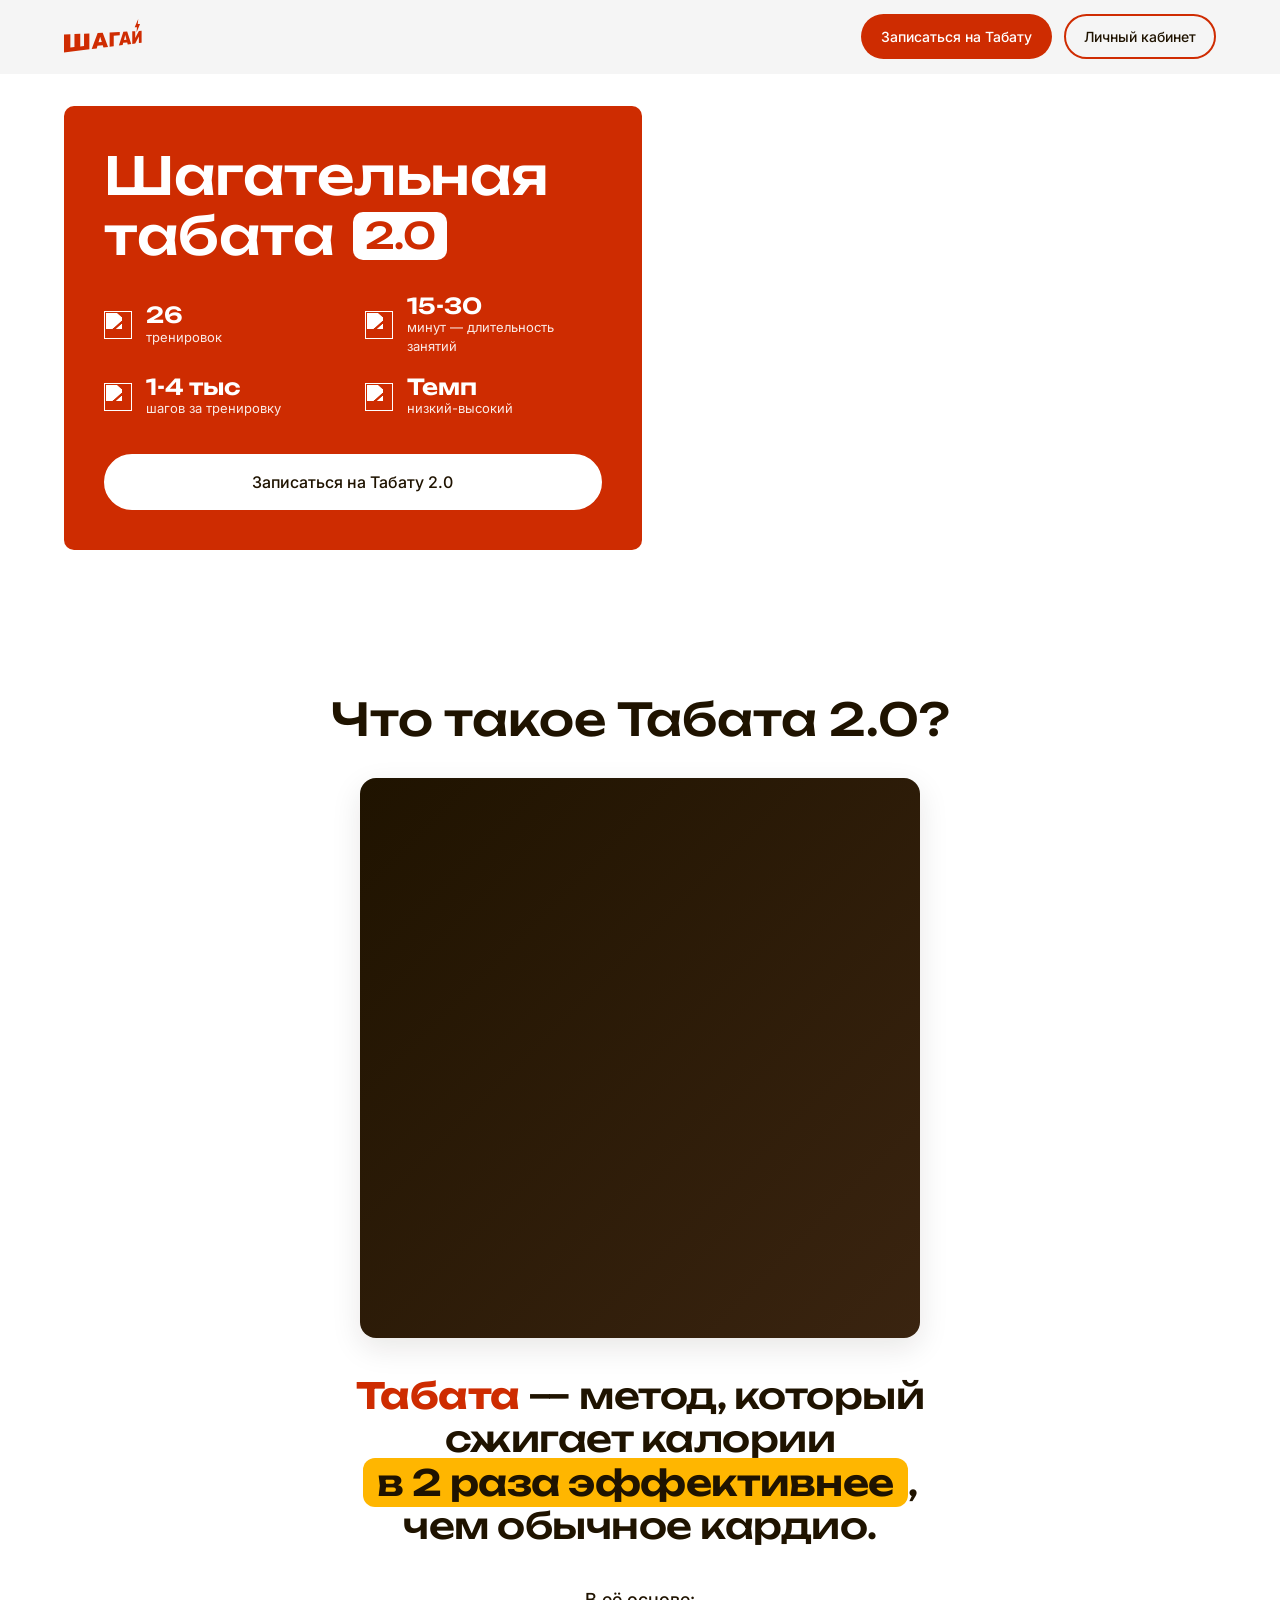
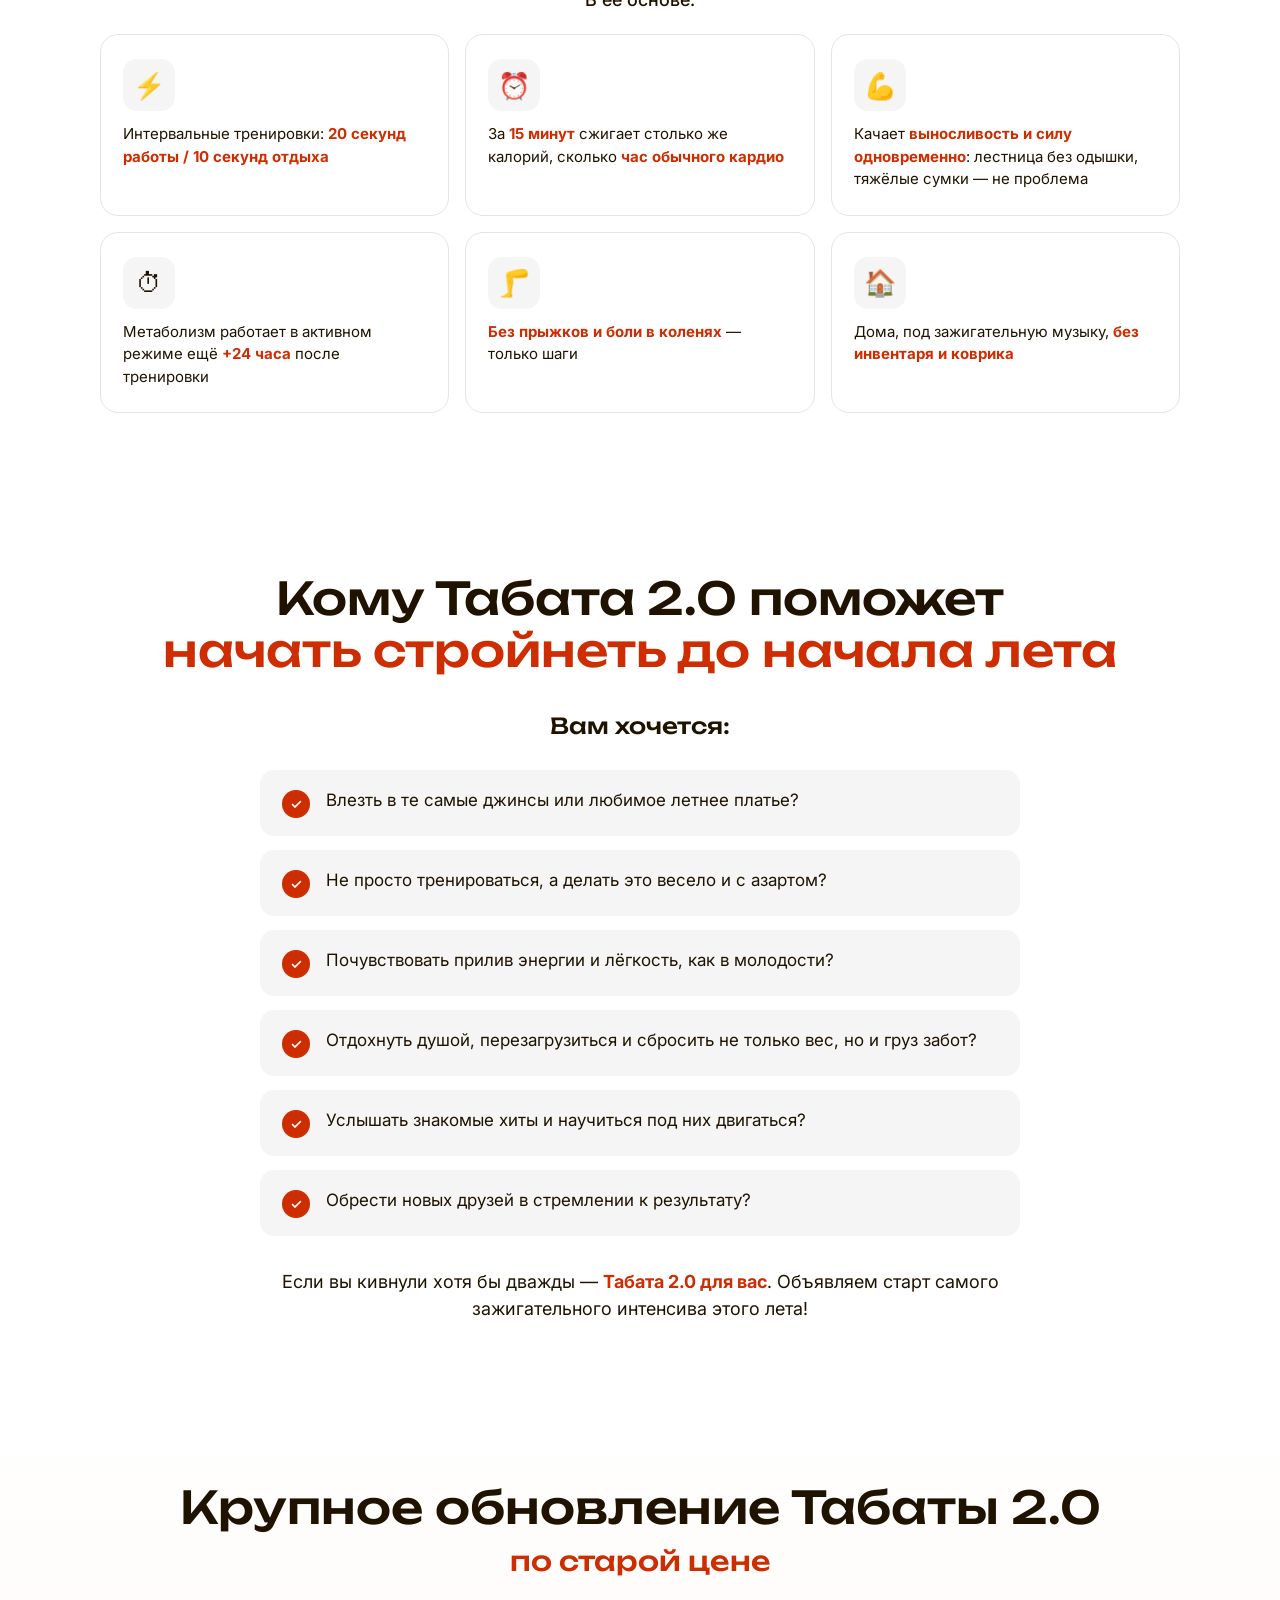
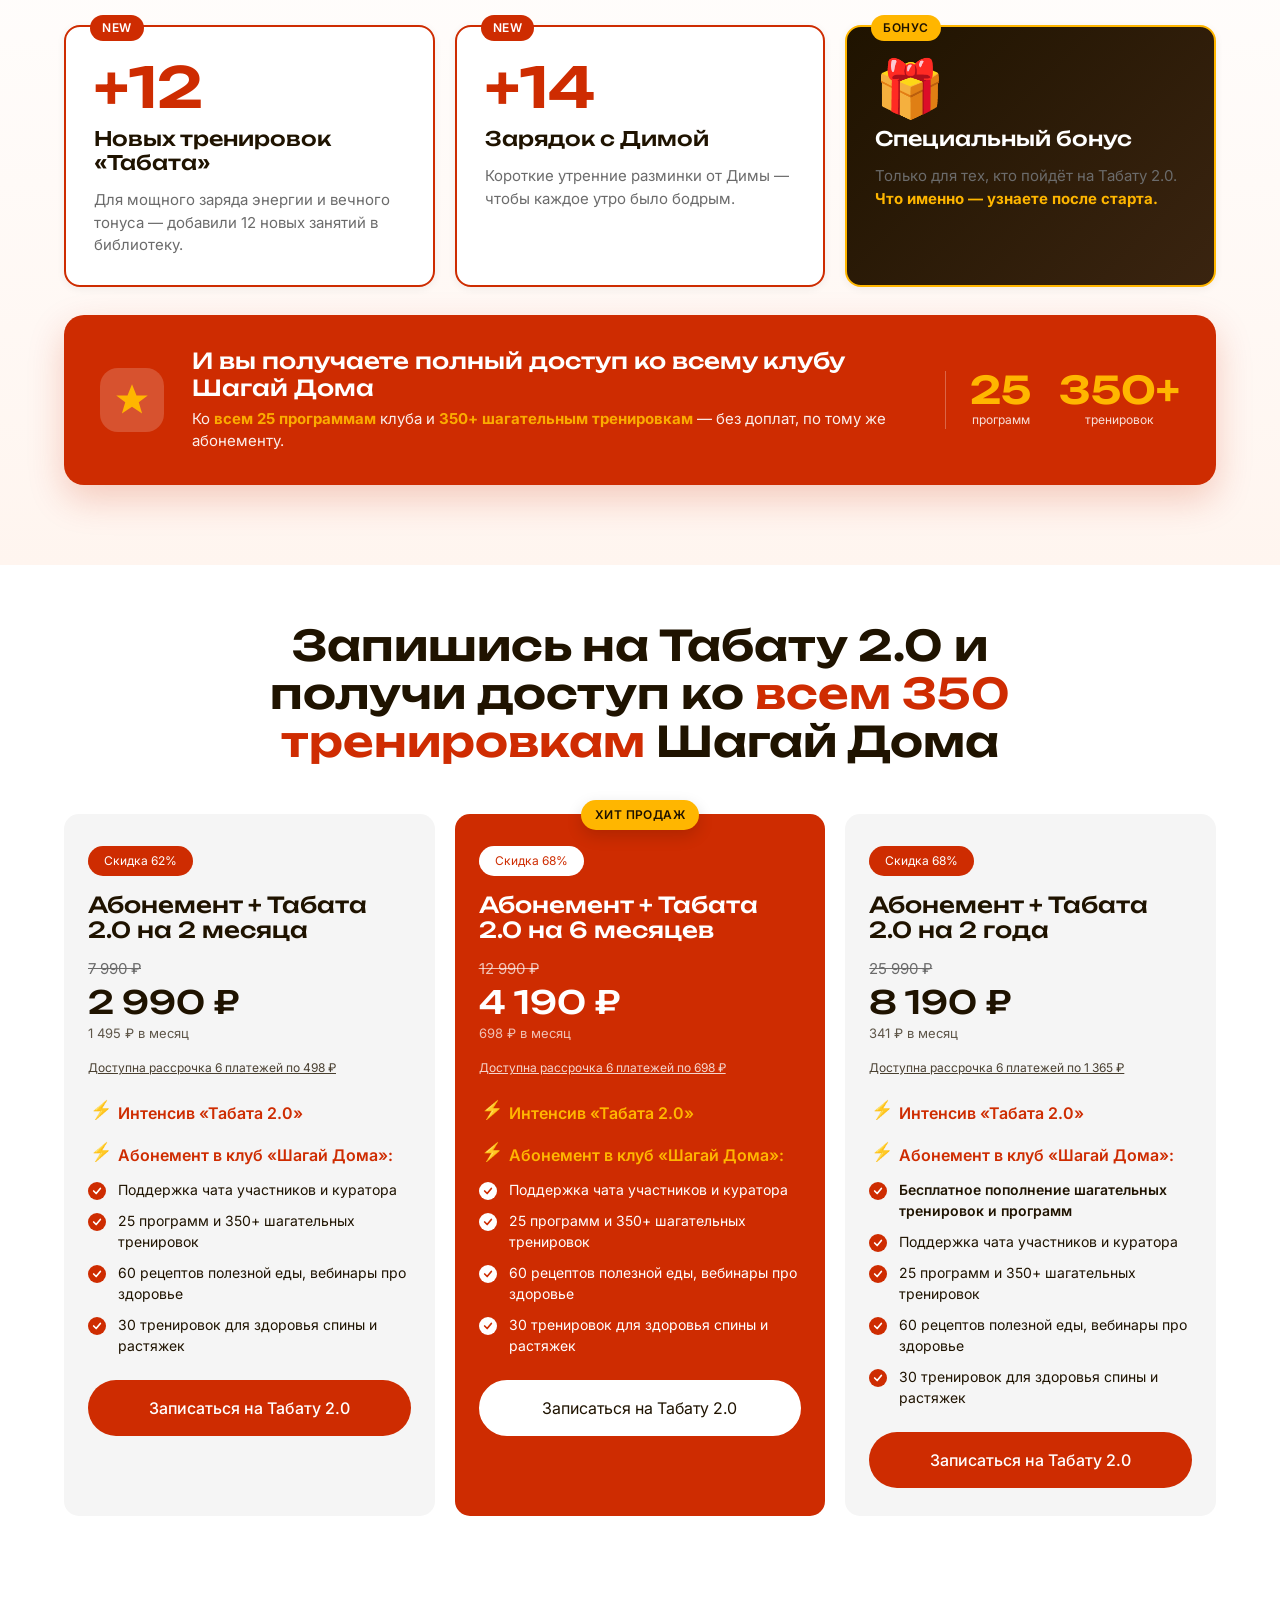
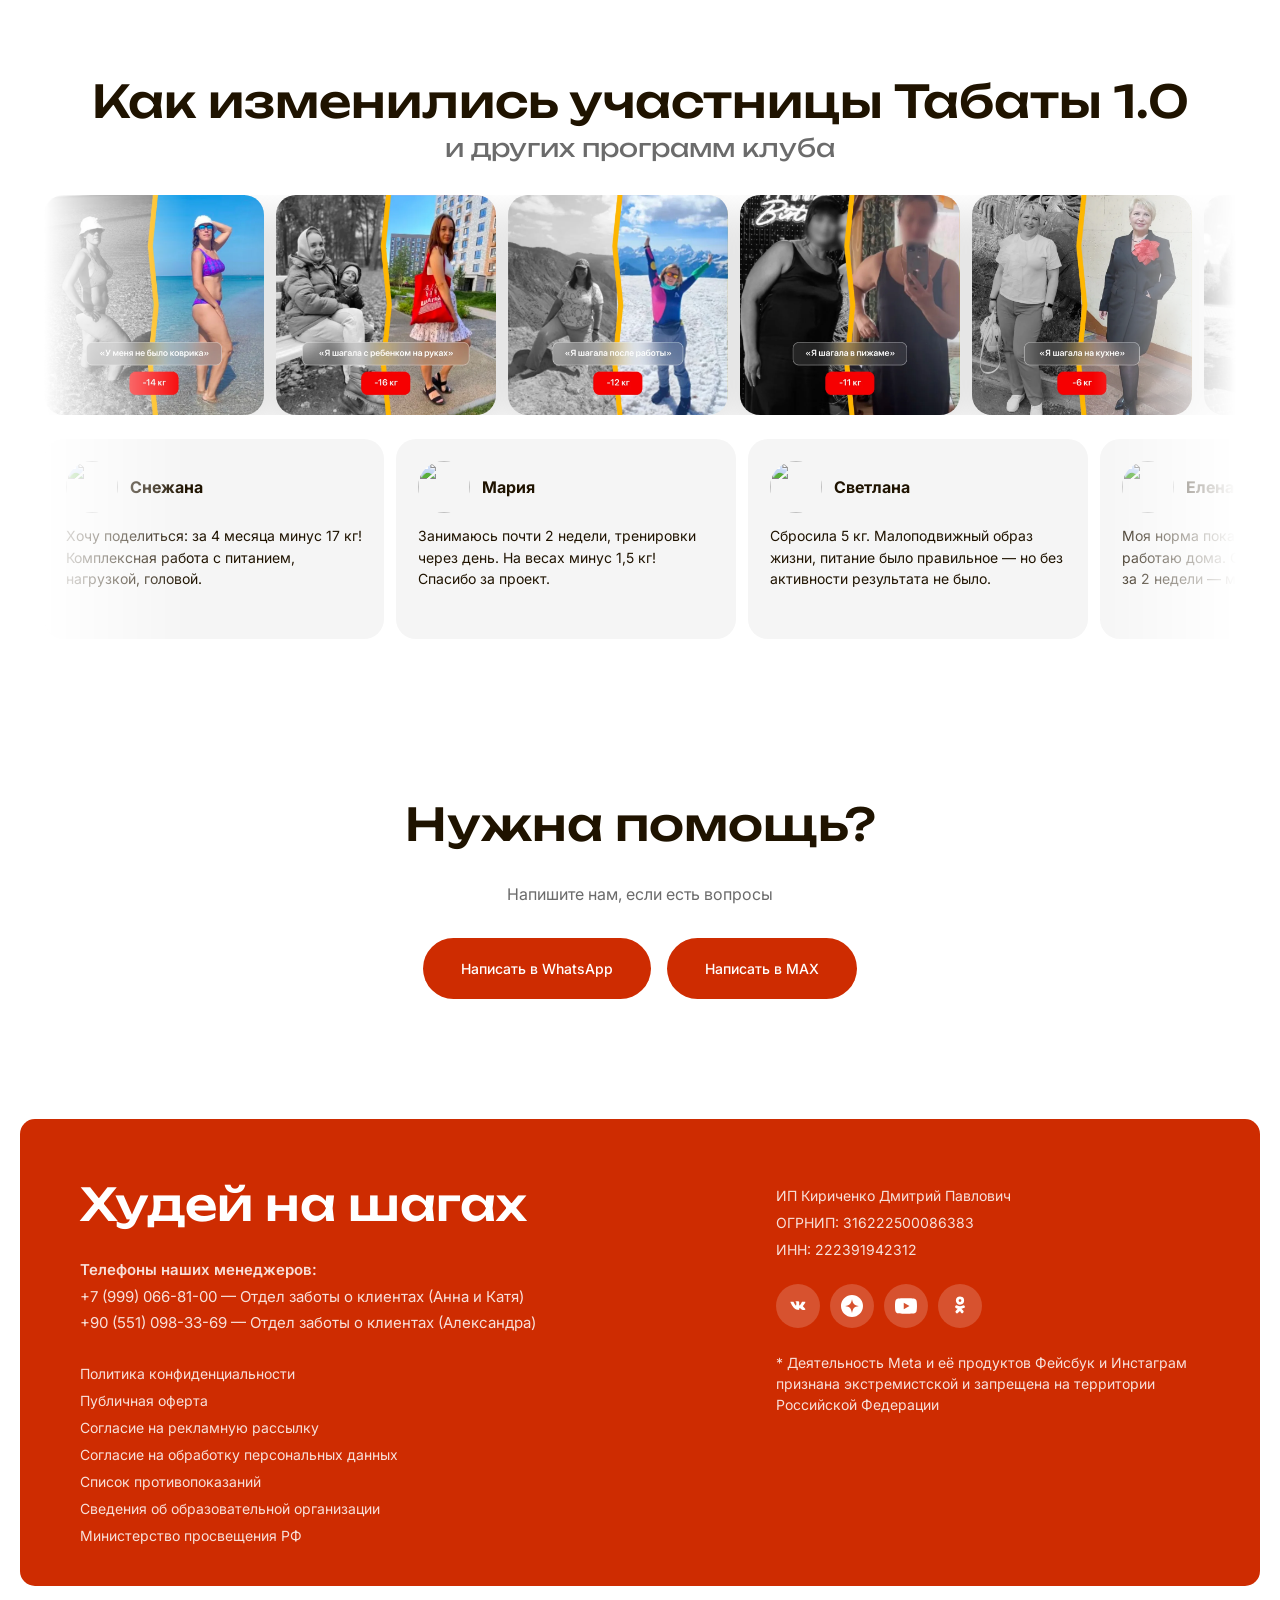
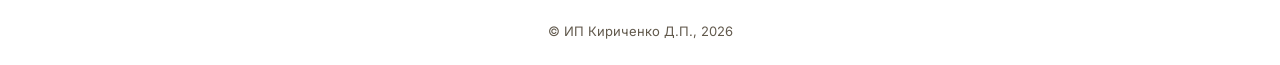
==== commit 5c380a8a: "copy(rates): новая структура тарифов Заголовки тарифов:   • «Абонемент на 2 месяца»  → «Абонемент + " ====
--- a/index.html
+++ b/index.html
@@ -25,7 +25,7 @@
   <!-- Preload hero-картинки — попадает в первый экран, ускоряет LCP -->
   <link rel="preload" as="image" href="https://static.tildacdn.com/tild6566-3034-4361-a332-643963366461/522A7353_1.jpg" fetchpriority="high" />
 
-  <link rel="stylesheet" href="styles.css?v=20260515k" />
+  <link rel="stylesheet" href="styles.css?v=20260515l" />
 </head>
 <body>
 
@@ -283,7 +283,7 @@
 
       <article class="rate-card">
         <span class="rate-card__discount">Скидка 62%</span>
-        <h3 class="rate-card__title">Абонемент на 2 месяца</h3>
+        <h3 class="rate-card__title">Абонемент + Табата 2.0 на 2 месяца</h3>
         <div class="rate-card__price">
           <span class="rate-card__old">7 990 ₽</span>
           <span class="rate-card__new">2 990 ₽</span>
@@ -292,6 +292,7 @@
         <a href="#popup-installment" class="rate-card__installment" data-popup>Доступна рассрочка 6 платежей по 498 ₽</a>
         <ul class="rate-card__features">
           <li class="rate-card__features-hero"><strong>Интенсив «Табата 2.0»</strong></li>
+          <li class="rate-card__features-hero"><strong>Абонемент в клуб «Шагай Дома»:</strong></li>
           <li>Поддержка чата участников и куратора</li>
           <li>25 программ и 350+ шагательных тренировок</li>
           <li>60 рецептов полезной еды, вебинары про здоровье</li>
@@ -303,7 +304,7 @@
       <article class="rate-card rate-card--featured">
         <span class="rate-card__badge-top">Хит продаж</span>
         <span class="rate-card__discount">Скидка 68%</span>
-        <h3 class="rate-card__title">Абонемент на 6 месяцев</h3>
+        <h3 class="rate-card__title">Абонемент + Табата 2.0 на 6 месяцев</h3>
         <div class="rate-card__price">
           <span class="rate-card__old">12 990 ₽</span>
           <span class="rate-card__new">4 190 ₽</span>
@@ -312,6 +313,7 @@
         <a href="#popup-installment" class="rate-card__installment" data-popup>Доступна рассрочка 6 платежей по 698 ₽</a>
         <ul class="rate-card__features">
           <li class="rate-card__features-hero"><strong>Интенсив «Табата 2.0»</strong></li>
+          <li class="rate-card__features-hero"><strong>Абонемент в клуб «Шагай Дома»:</strong></li>
           <li>Поддержка чата участников и куратора</li>
           <li>25 программ и 350+ шагательных тренировок</li>
           <li>60 рецептов полезной еды, вебинары про здоровье</li>
@@ -322,7 +324,7 @@
 
       <article class="rate-card">
         <span class="rate-card__discount">Скидка 68%</span>
-        <h3 class="rate-card__title">Абонемент на 2 года</h3>
+        <h3 class="rate-card__title">Абонемент + Табата 2.0 на 2 года</h3>
         <div class="rate-card__price">
           <span class="rate-card__old">25 990 ₽</span>
           <span class="rate-card__new">8 190 ₽</span>
@@ -331,6 +333,7 @@
         <a href="#popup-installment" class="rate-card__installment" data-popup>Доступна рассрочка 6 платежей по 1 365 ₽</a>
         <ul class="rate-card__features">
           <li class="rate-card__features-hero"><strong>Интенсив «Табата 2.0»</strong></li>
+          <li class="rate-card__features-hero"><strong>Абонемент в клуб «Шагай Дома»:</strong></li>
           <li><em>Бесплатное пополнение шагательных тренировок и программ</em></li>
           <li>Поддержка чата участников и куратора</li>
           <li>25 программ и 350+ шагательных тренировок</li>
--- a/styles.css
+++ b/styles.css
@@ -861,12 +861,20 @@
   background-image: url('data:image/svg+xml;utf8,<svg xmlns="http://www.w3.org/2000/svg" viewBox="0 0 12 12"><path d="M2 6l3 3 5-6" stroke="%23ce2c01" stroke-width="2" stroke-linecap="round" stroke-linejoin="round" fill="none"/></svg>');
 }
 
-/* === Первый «hero»-пункт с молнией вместо галочки === */
+/* === Hero-пункты с молнией вместо галочки === */
 .rate-card__features-hero {
   font-size: 16px;
-  margin-bottom: 4px;
+  margin-bottom: 2px;
   padding-left: 30px;
   position: relative;
+}
+/* Второй hero-пункт (Абонемент в клуб) — с отступом сверху для визуального разделения */
+.rate-card__features-hero + .rate-card__features-hero {
+  margin-top: 6px;
+}
+/* Первый обычный пункт после hero (буллит клуба) — с маленьким отступом */
+.rate-card__features-hero + .rate-card__features-hero ~ li:not(.rate-card__features-hero):first-of-type {
+  margin-top: 4px;
 }
 .rate-card__features-hero::before {
   content: "⚡" !important;
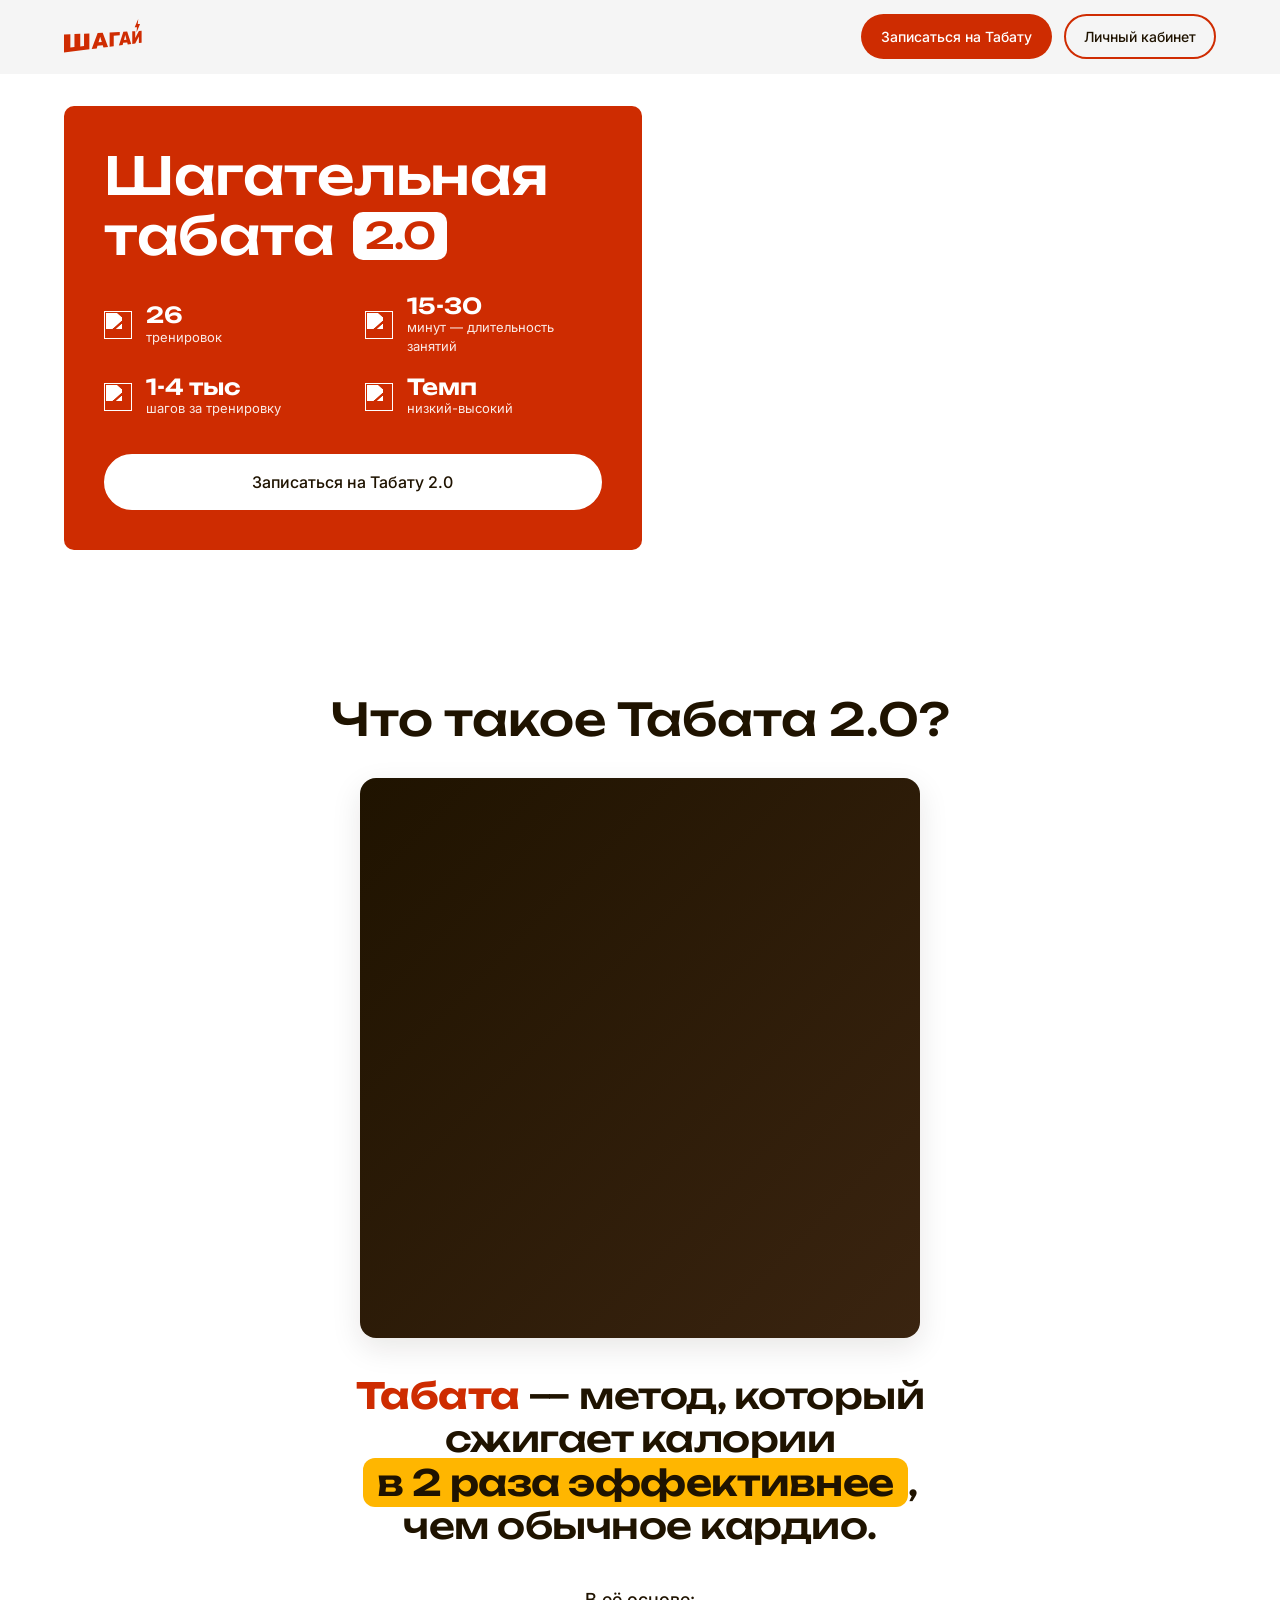
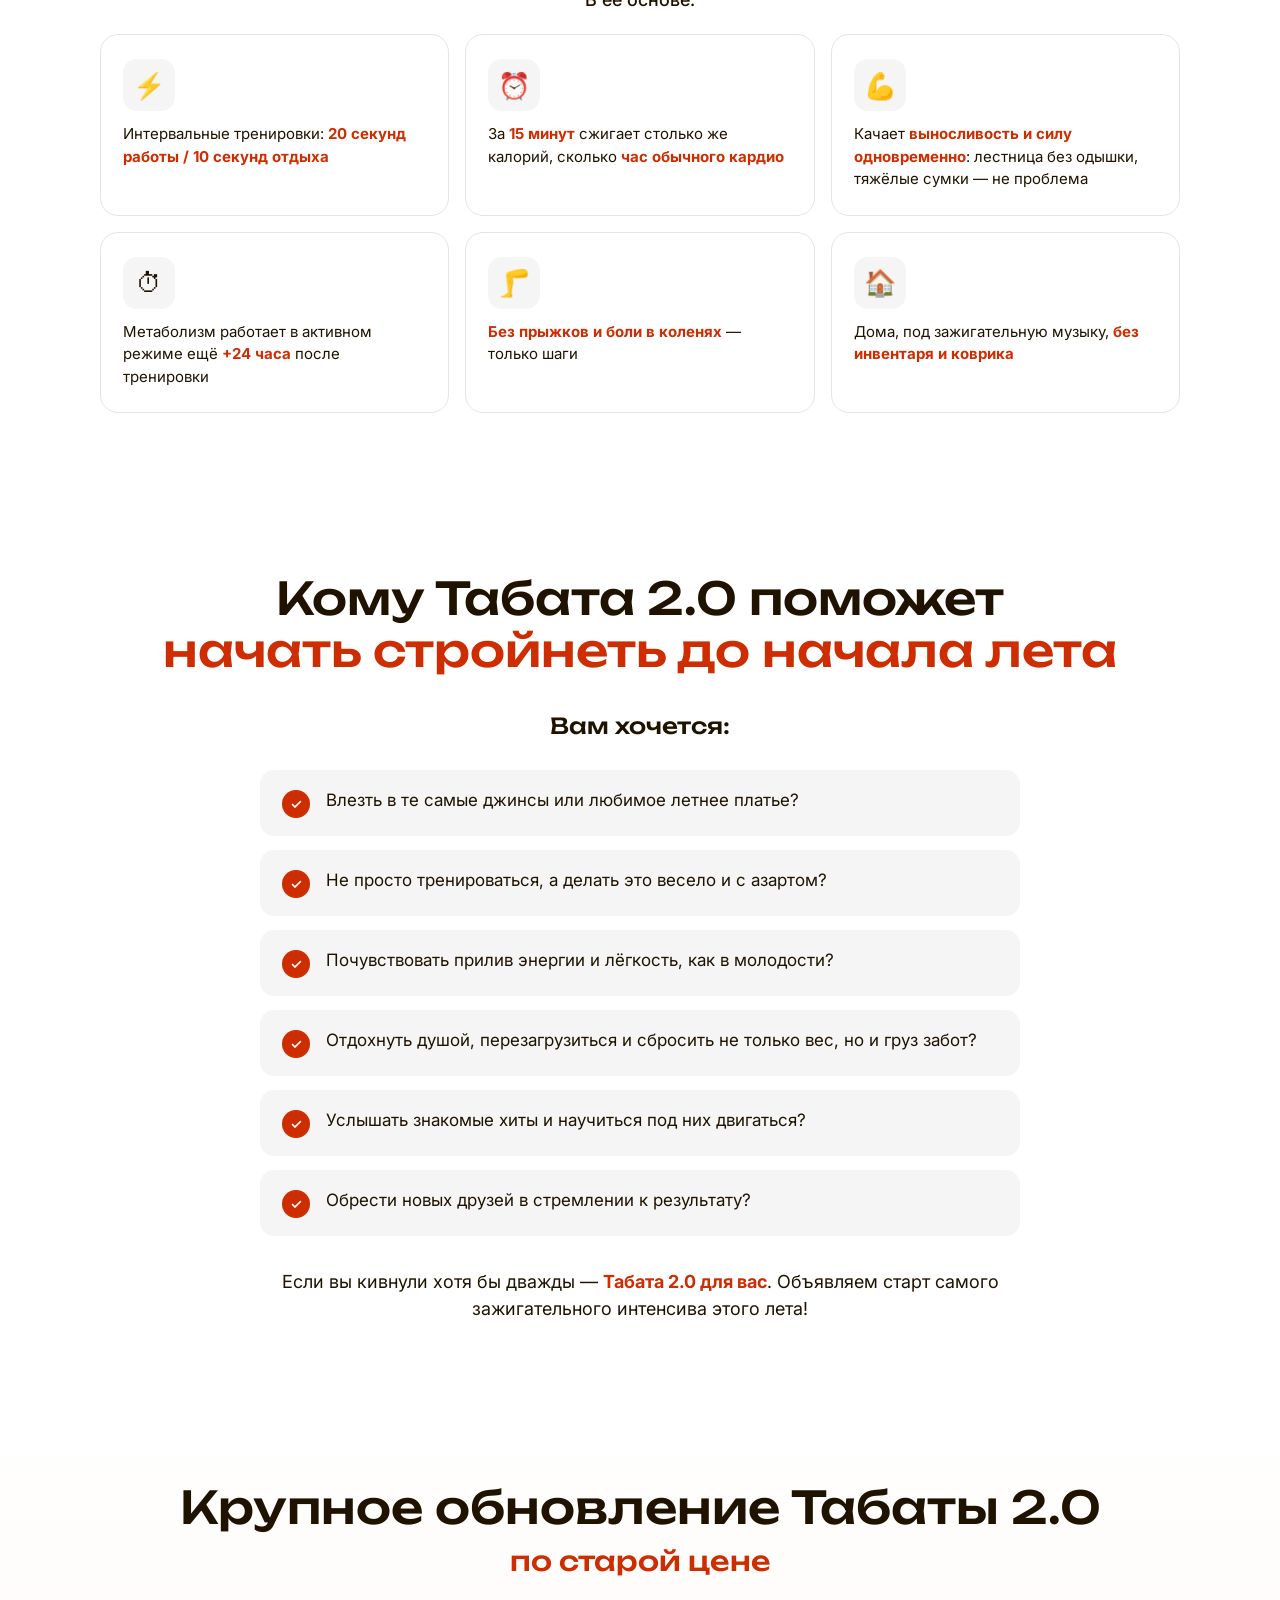
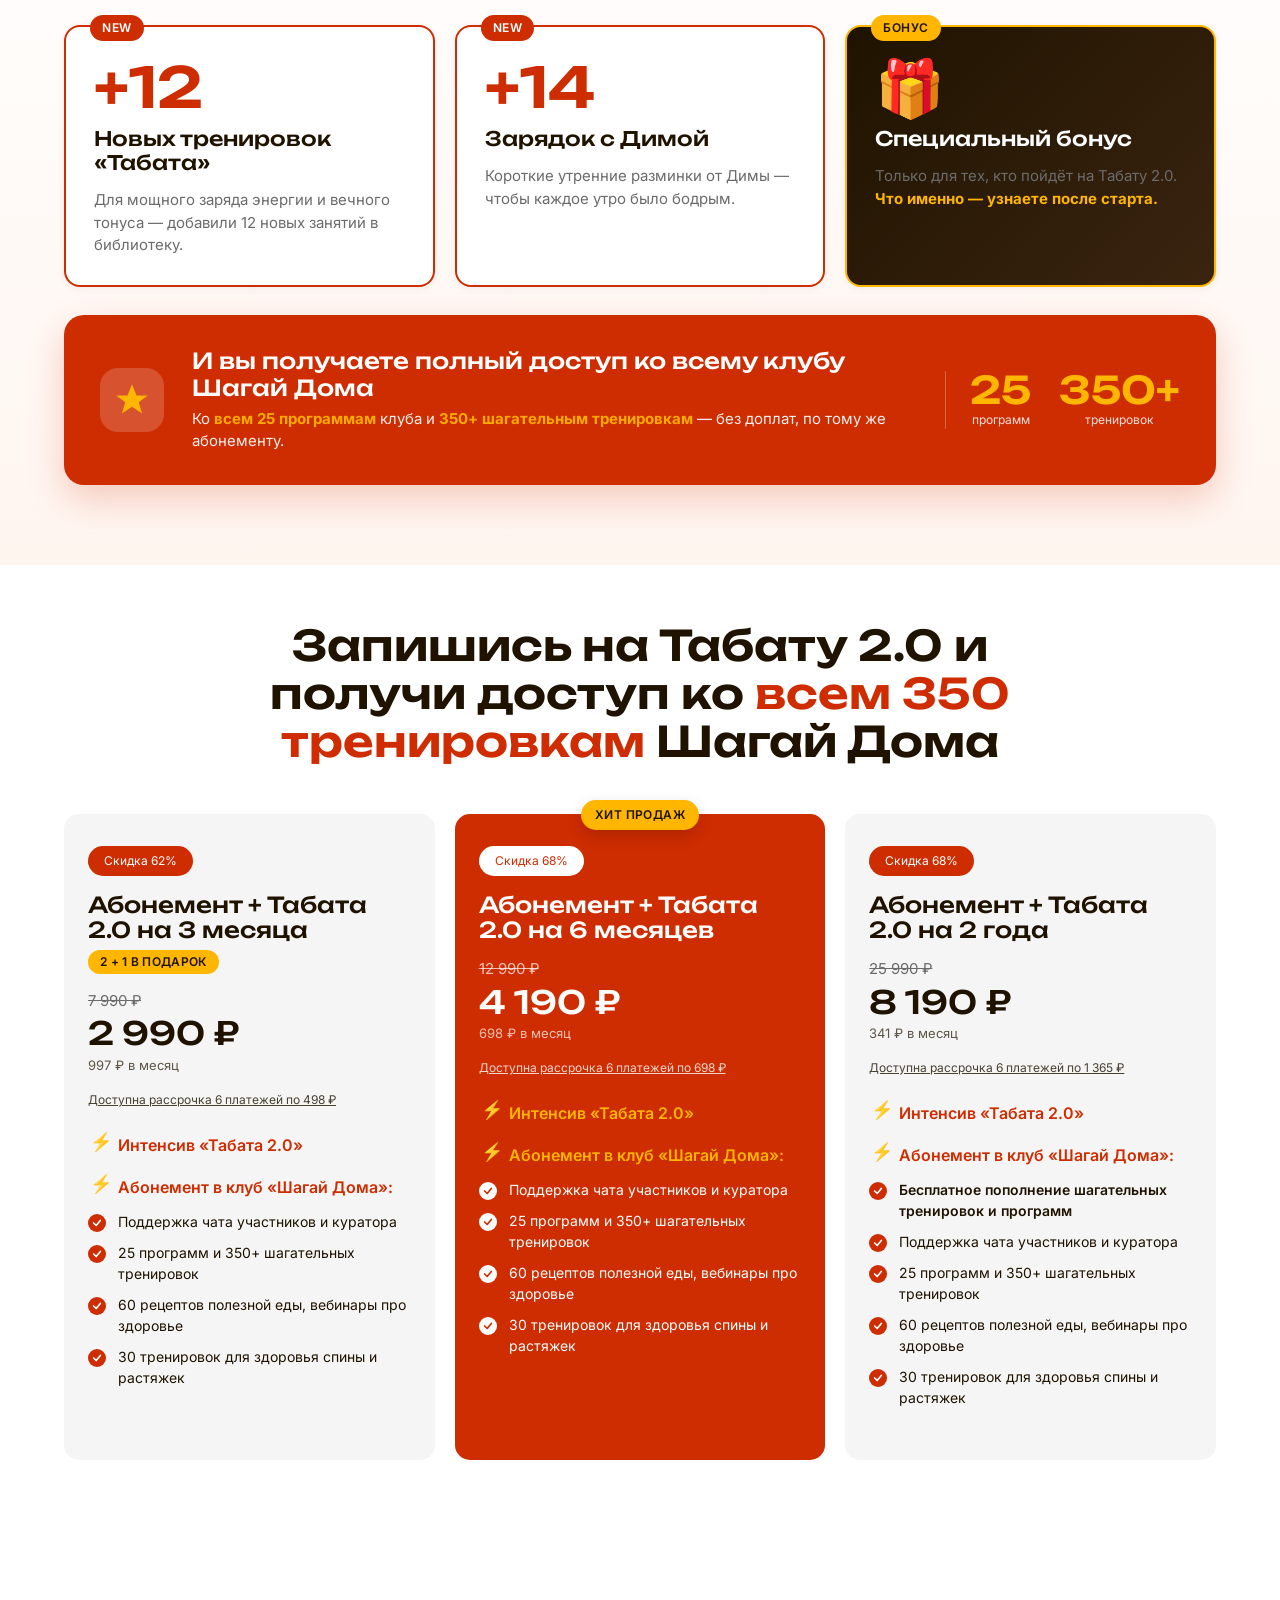
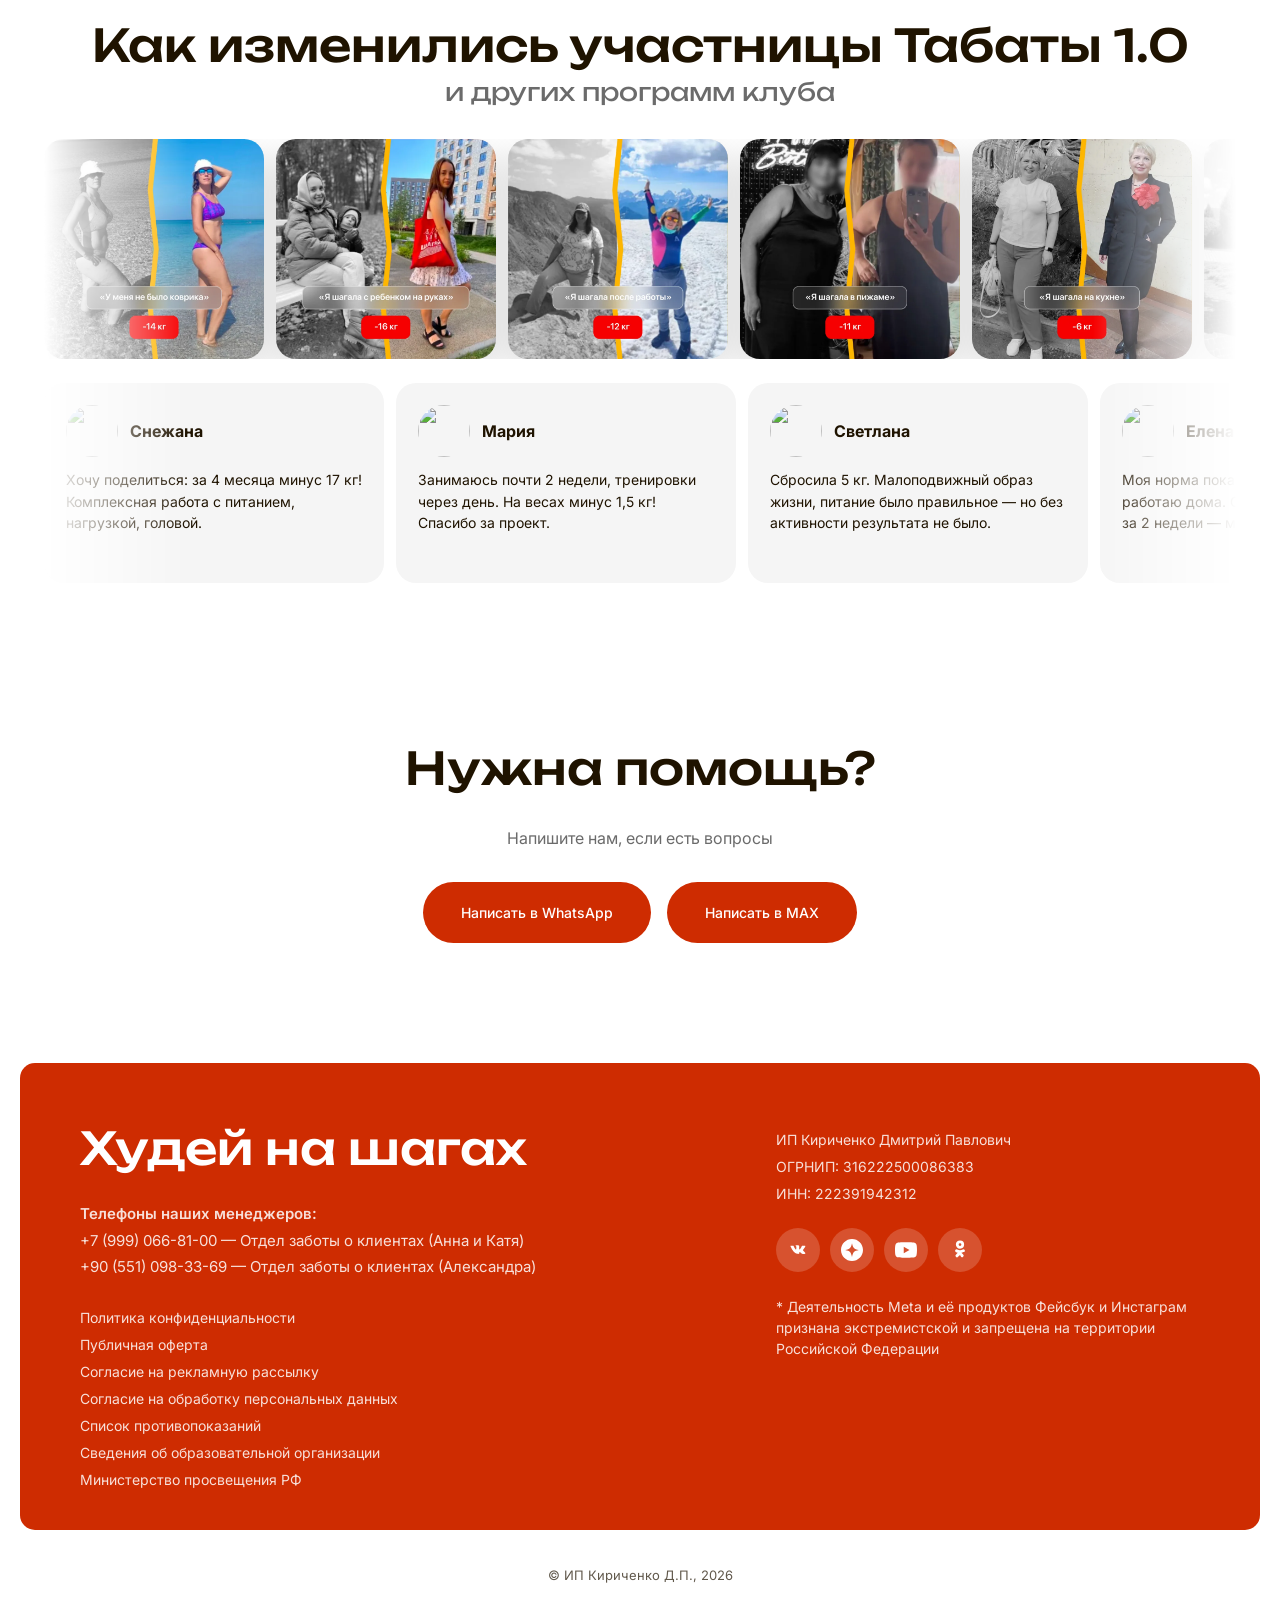
==== commit 009ca9cf: "feat(rates): GetCourse-виджеты + тариф 3 месяца (2+1) Тариф 1: «Абонемент на 2 месяца» → «Абонемент " ====
--- a/index.html
+++ b/index.html
@@ -25,7 +25,7 @@
   <!-- Preload hero-картинки — попадает в первый экран, ускоряет LCP -->
   <link rel="preload" as="image" href="https://static.tildacdn.com/tild6566-3034-4361-a332-643963366461/522A7353_1.jpg" fetchpriority="high" />
 
-  <link rel="stylesheet" href="styles.css?v=20260515l" />
+  <link rel="stylesheet" href="styles.css?v=20260516a" />
 </head>
 <body>
 
@@ -283,11 +283,11 @@
 
       <article class="rate-card">
         <span class="rate-card__discount">Скидка 62%</span>
-        <h3 class="rate-card__title">Абонемент + Табата 2.0 на 2 месяца</h3>
+        <h3 class="rate-card__title">Абонемент + Табата 2.0 на 3 месяца <span class="rate-card__title-bonus">2&nbsp;+&nbsp;1 в&nbsp;подарок</span></h3>
         <div class="rate-card__price">
           <span class="rate-card__old">7 990 ₽</span>
           <span class="rate-card__new">2 990 ₽</span>
-          <span class="rate-card__monthly">1 495 ₽ в месяц</span>
+          <span class="rate-card__monthly">997 ₽ в месяц</span>
         </div>
         <a href="#popup-installment" class="rate-card__installment" data-popup>Доступна рассрочка 6 платежей по 498 ₽</a>
         <ul class="rate-card__features">
@@ -298,7 +298,9 @@
           <li>60 рецептов полезной еды, вебинары про здоровье</li>
           <li>30 тренировок для здоровья спины и растяжек</li>
         </ul>
-        <a href="/2-months" class="btn btn--primary btn--block">Записаться на Табату 2.0</a>
+        <div class="rate-card__cta-wrap" data-tariff="3-months">
+          <script id="caf18716b3b818a61659684f1ef7a126571e6e6c" src="https://my.walk-walk.ru/pl/lite/widget/script?id=1604829"></script>
+        </div>
       </article>
 
       <article class="rate-card rate-card--featured">
@@ -319,7 +321,9 @@
           <li>60 рецептов полезной еды, вебинары про здоровье</li>
           <li>30 тренировок для здоровья спины и растяжек</li>
         </ul>
-        <a href="/6-months" class="btn btn--white btn--block">Записаться на Табату 2.0</a>
+        <div class="rate-card__cta-wrap" data-tariff="6-months">
+          <script id="21e05ca307657276fb105b972c368bac9304e306" src="https://my.walk-walk.ru/pl/lite/widget/script?id=1604831"></script>
+        </div>
       </article>
 
       <article class="rate-card">
@@ -340,7 +344,9 @@
           <li>60 рецептов полезной еды, вебинары про здоровье</li>
           <li>30 тренировок для здоровья спины и растяжек</li>
         </ul>
-        <a href="/all" class="btn btn--primary btn--block">Записаться на Табату 2.0</a>
+        <div class="rate-card__cta-wrap" data-tariff="2-years">
+          <script id="2eedae02ea8d8f5ab20544229978d558b8ea64b1" src="https://my.walk-walk.ru/pl/lite/widget/script?id=1604834"></script>
+        </div>
       </article>
 
     </div>
--- a/styles.css
+++ b/styles.css
@@ -818,7 +818,46 @@
   box-shadow: 0 6px 16px rgba(0,0,0,.15);
   white-space: nowrap;
 }
-.rate-card__title { font-size: 22px; font-family: var(--font-h); font-weight: 500; }
+.rate-card__title {
+  font-size: 22px;
+  font-family: var(--font-h);
+  font-weight: 500;
+  display: flex;
+  flex-direction: column;
+  gap: 8px;
+}
+/* Бейдж-приписка к заголовку «2 + 1 в подарок» */
+.rate-card__title-bonus {
+  display: inline-block;
+  align-self: flex-start;
+  background: var(--color-primary-hover);
+  color: #1f1300;
+  font-family: var(--font-b);
+  font-weight: 600;
+  font-size: 12px;
+  letter-spacing: 0.3px;
+  text-transform: uppercase;
+  padding: 5px 12px;
+  border-radius: var(--radius-pill);
+}
+.rate-card--featured .rate-card__title-bonus { background: #fff; color: var(--color-primary); }
+
+/* Обёртка под GetCourse-виджет — приводит инжектированную кнопку к нашему стилю */
+.rate-card__cta-wrap {
+  margin-top: auto;     /* прижимает кнопку к низу карточки */
+  display: block;
+  width: 100%;
+}
+.rate-card__cta-wrap > *:not(script) {
+  width: 100% !important;
+  display: block !important;
+}
+/* На случай если GetCourse вставит кнопку как <a> или <button> */
+.rate-card__cta-wrap a,
+.rate-card__cta-wrap button {
+  width: 100% !important;
+  max-width: 100% !important;
+}
 .rate-card__price { display: flex; flex-direction: column; gap: 4px; }
 .rate-card__old {
   text-decoration: line-through;
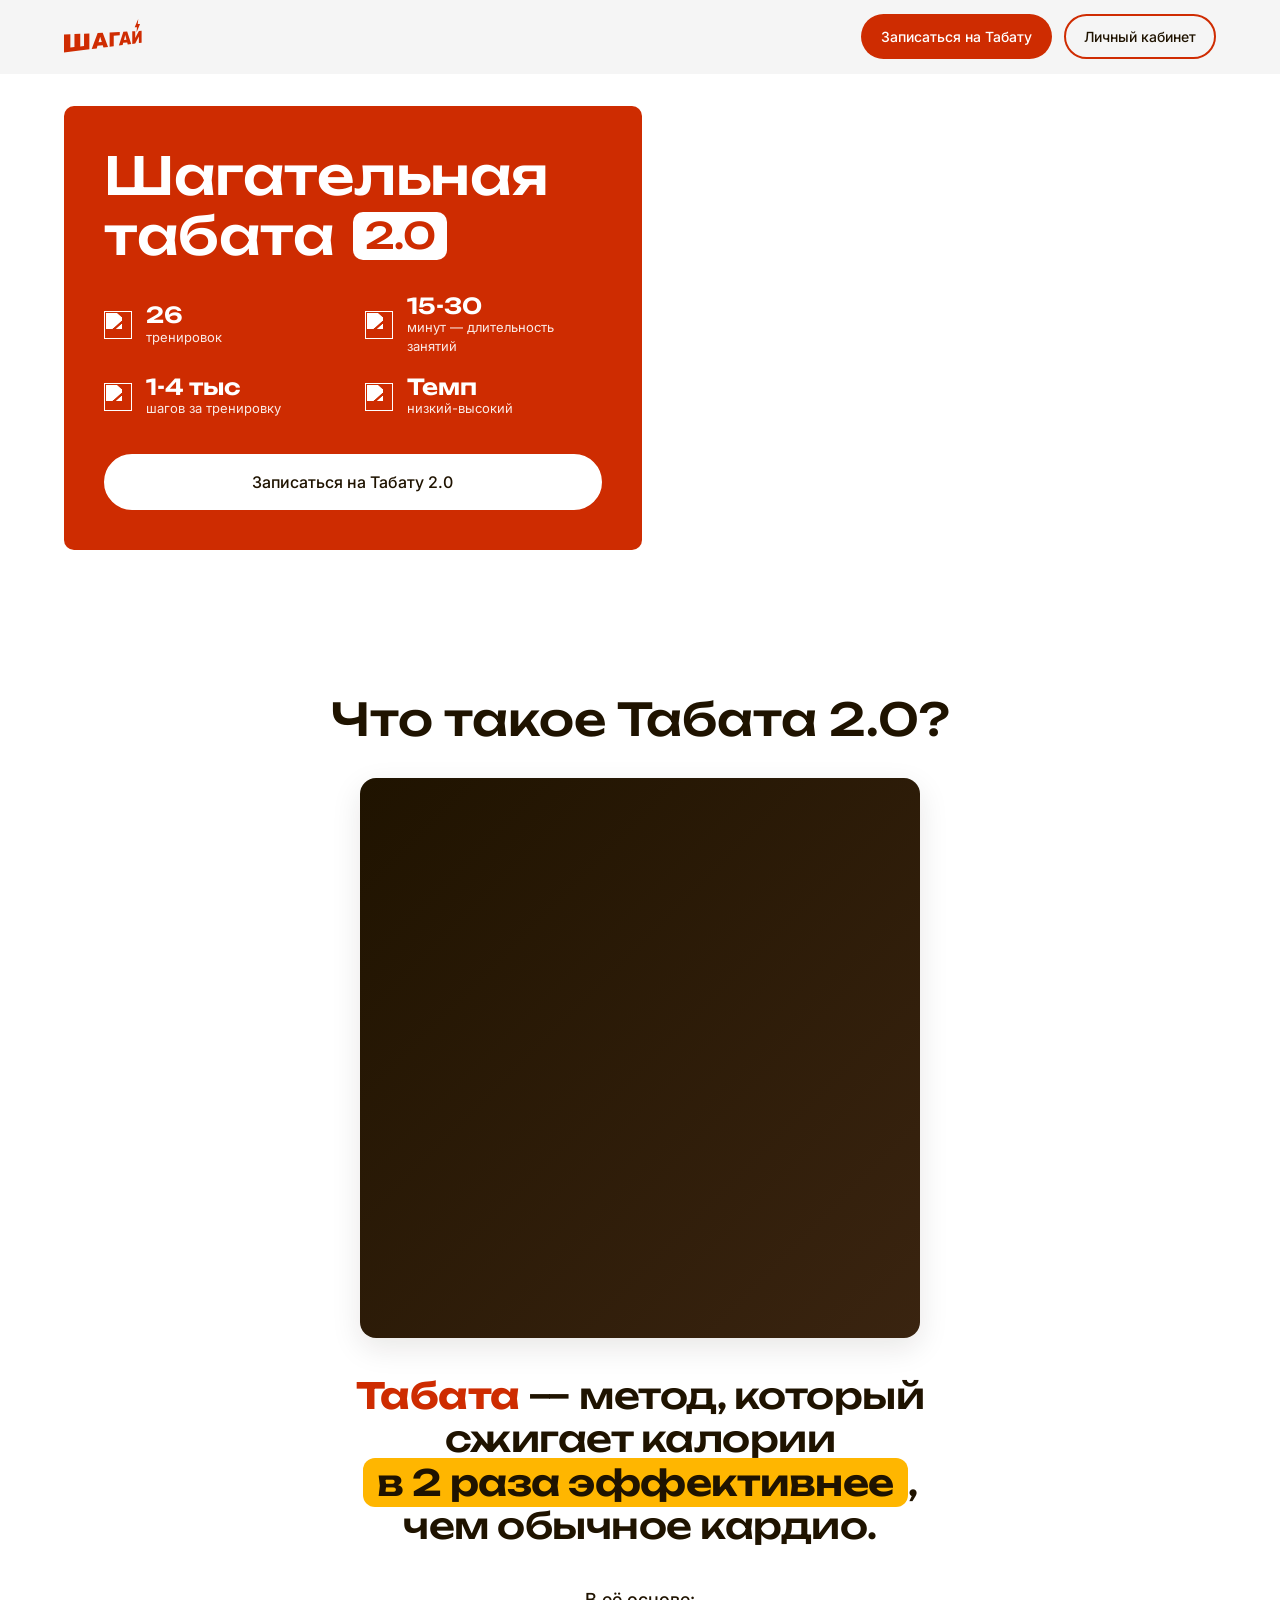
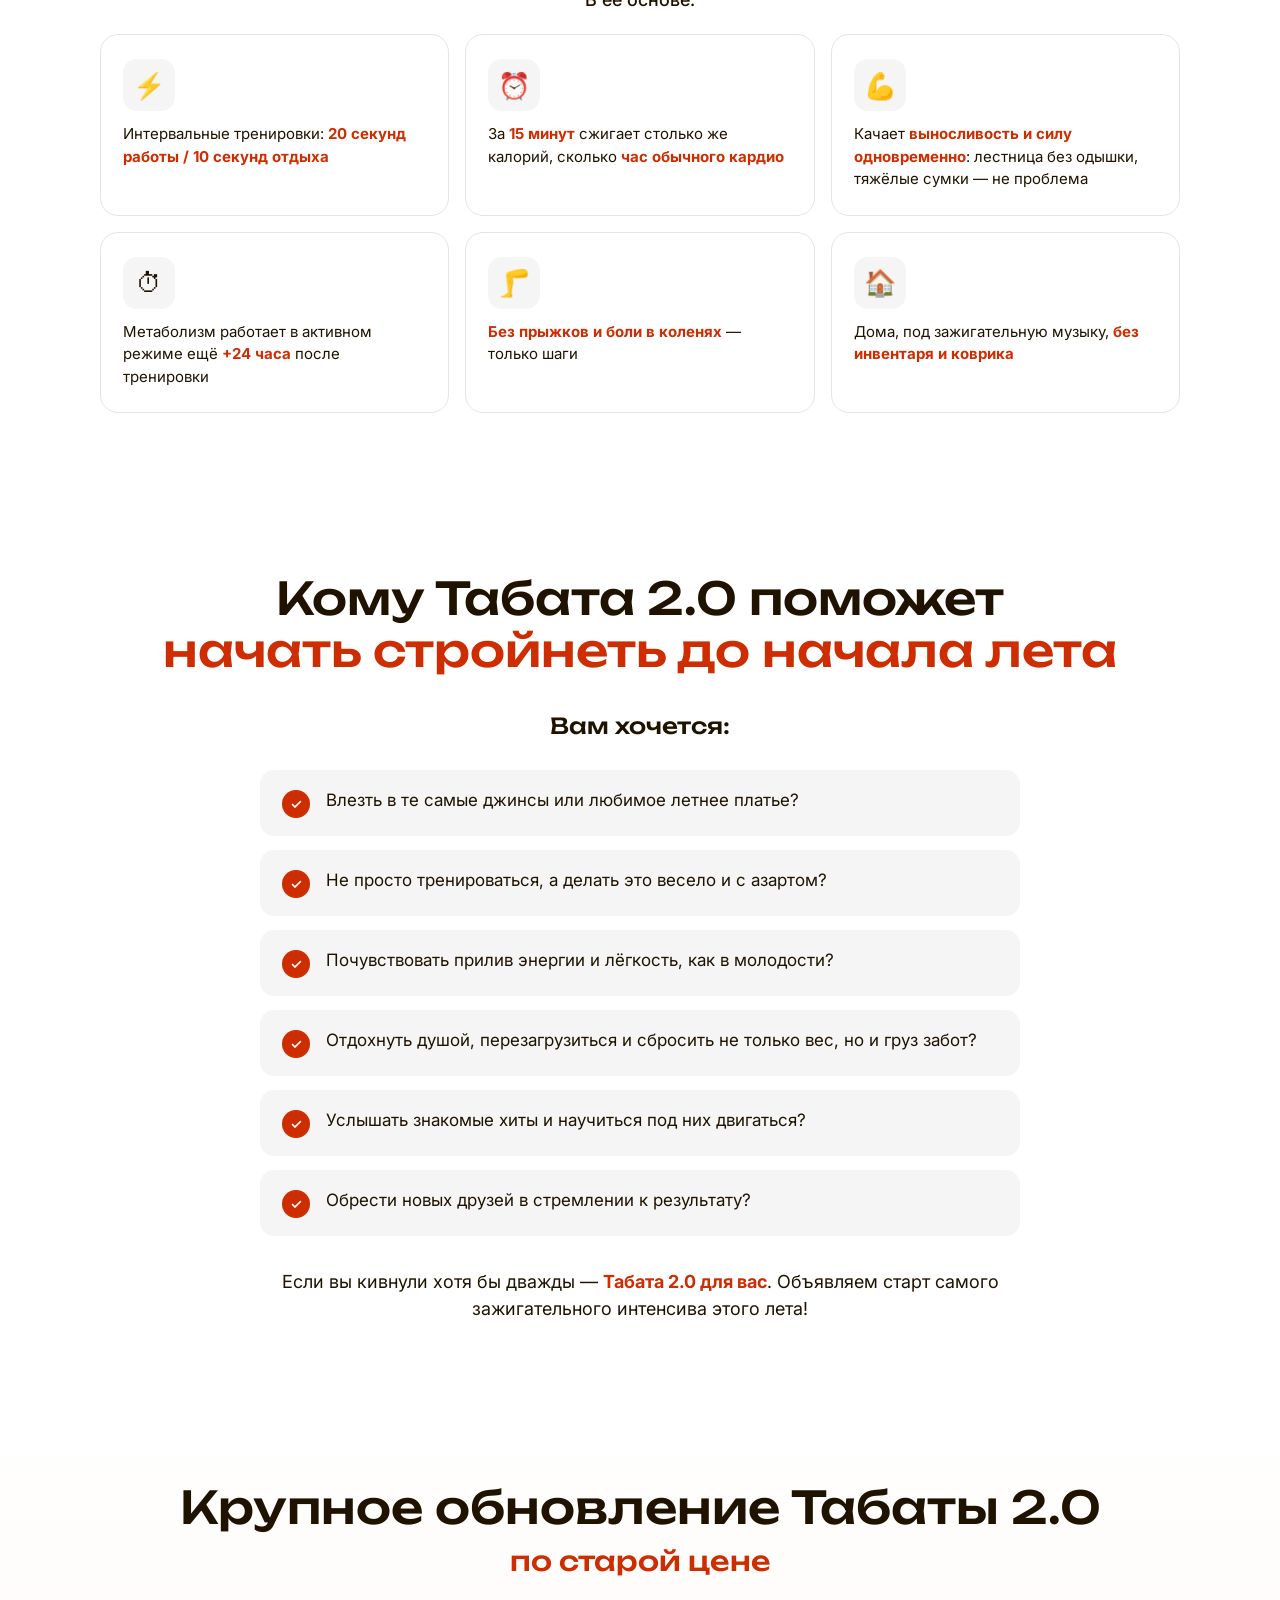
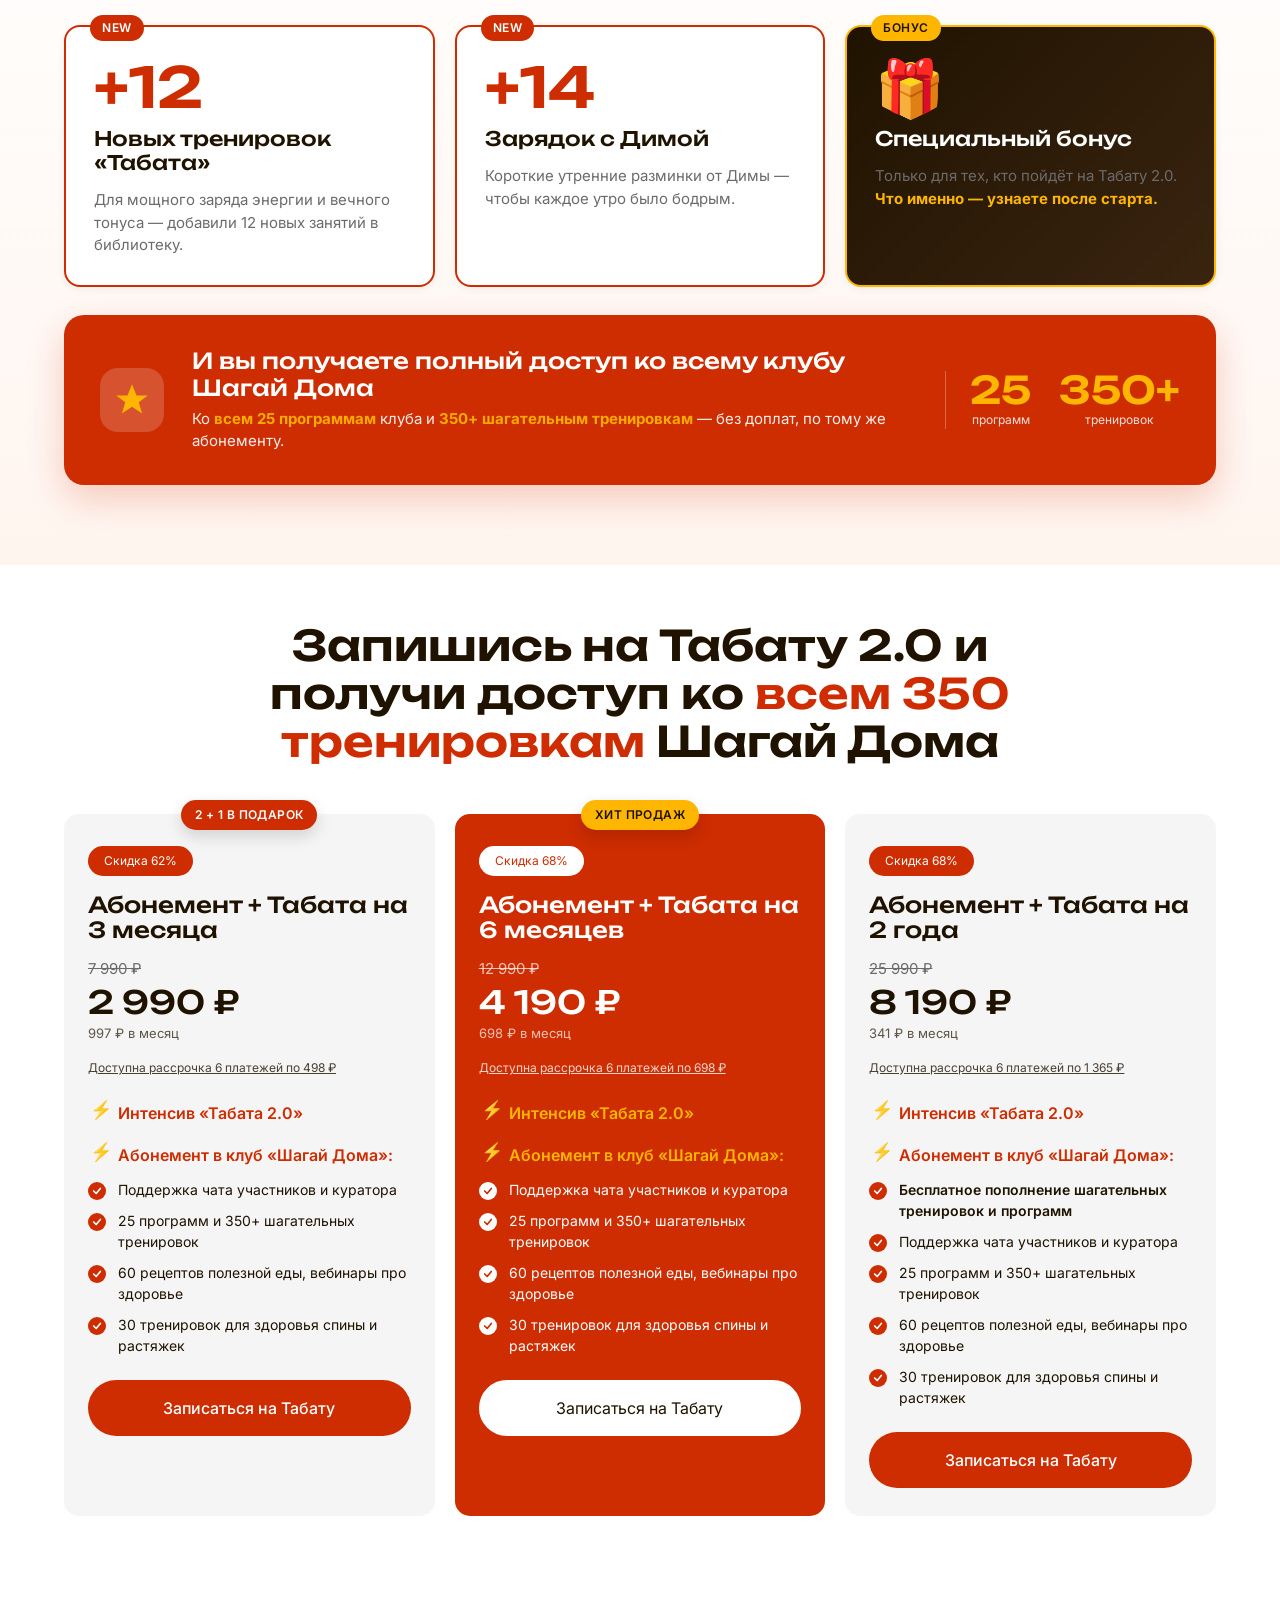
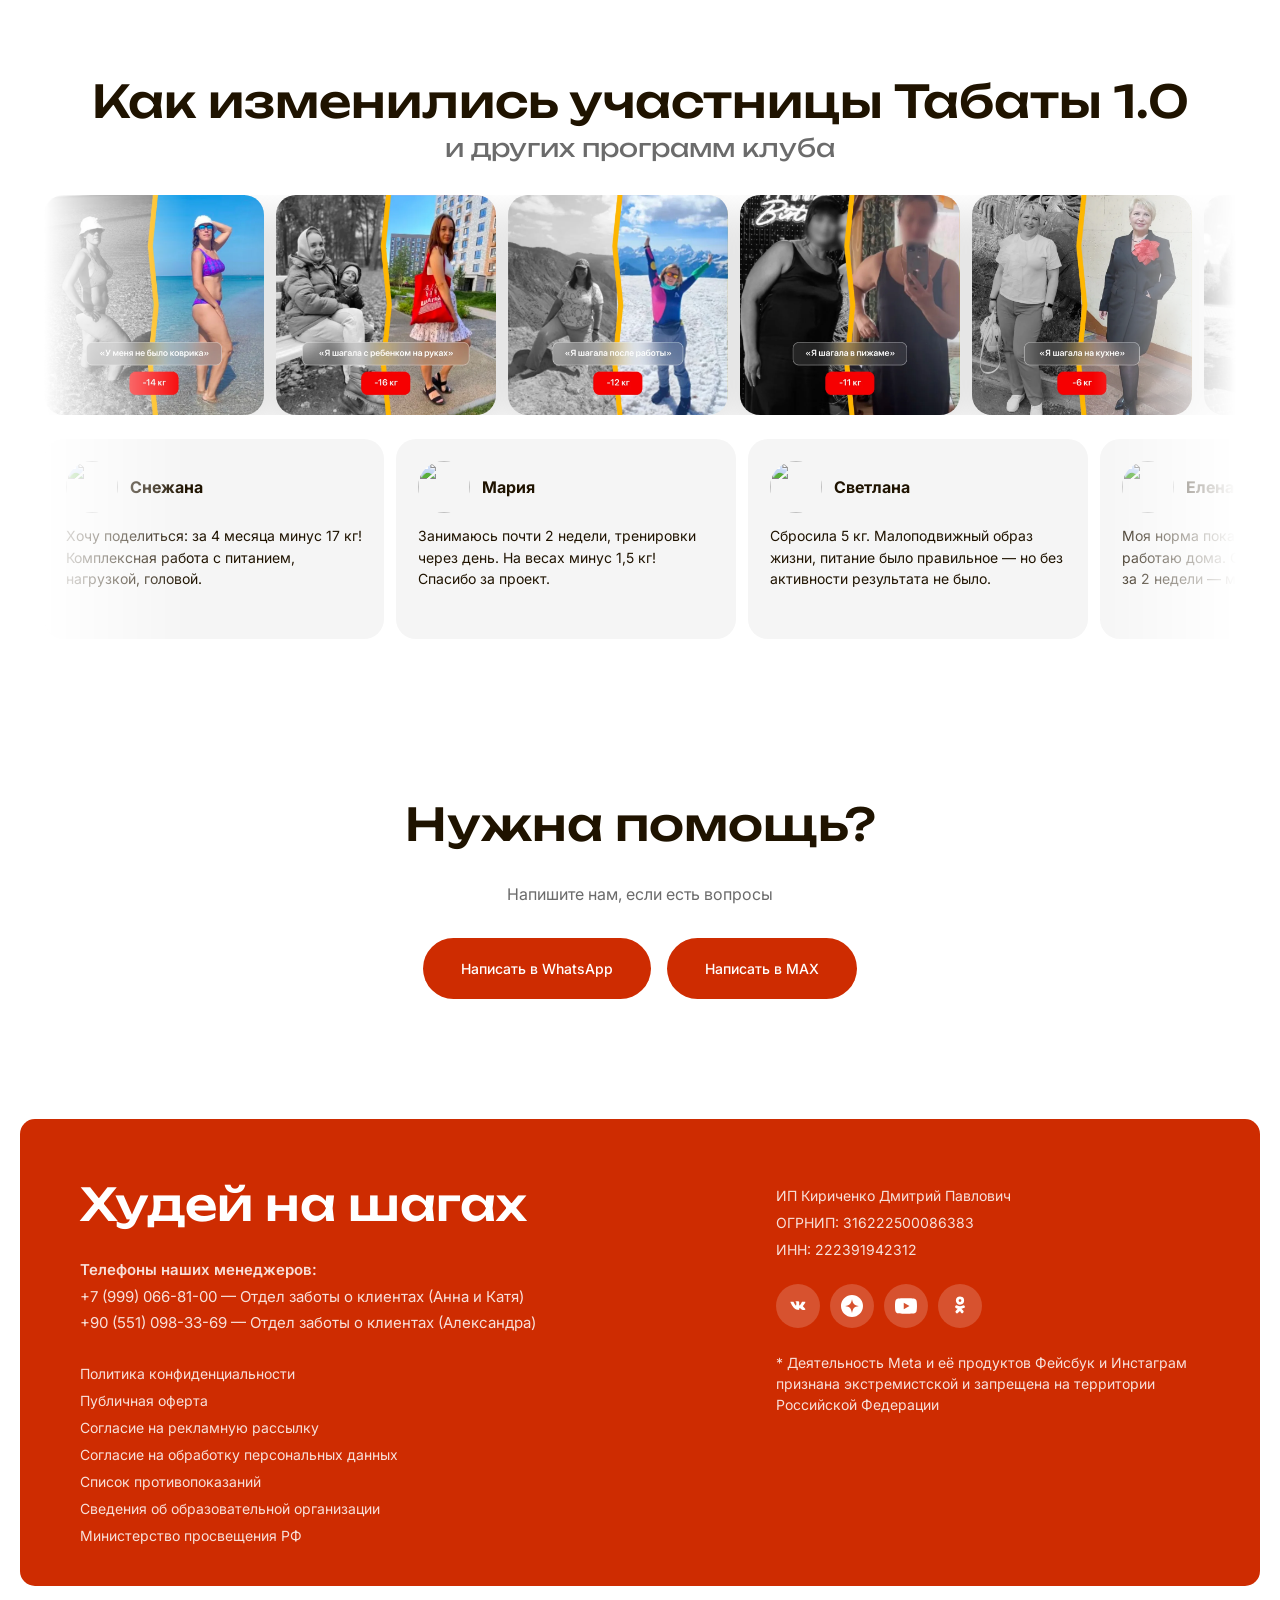
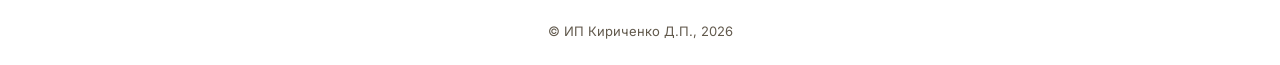
==== commit 610e5c06: "feat(rates+popups): виджеты GetCourse в попапах + чистка тарифов Тарифы:   • Убрано «2.0» из заголов" ====
--- a/index.html
+++ b/index.html
@@ -25,7 +25,7 @@
   <!-- Preload hero-картинки — попадает в первый экран, ускоряет LCP -->
   <link rel="preload" as="image" href="https://static.tildacdn.com/tild6566-3034-4361-a332-643963366461/522A7353_1.jpg" fetchpriority="high" />
 
-  <link rel="stylesheet" href="styles.css?v=20260516a" />
+  <link rel="stylesheet" href="styles.css?v=20260516b" />
 </head>
 <body>
 
@@ -282,8 +282,9 @@
     <div class="rates__grid">
 
       <article class="rate-card">
+        <span class="rate-card__badge-top rate-card__badge-top--bonus">2&nbsp;+&nbsp;1 в&nbsp;подарок</span>
         <span class="rate-card__discount">Скидка 62%</span>
-        <h3 class="rate-card__title">Абонемент + Табата 2.0 на 3 месяца <span class="rate-card__title-bonus">2&nbsp;+&nbsp;1 в&nbsp;подарок</span></h3>
+        <h3 class="rate-card__title">Абонемент + Табата на 3 месяца</h3>
         <div class="rate-card__price">
           <span class="rate-card__old">7 990 ₽</span>
           <span class="rate-card__new">2 990 ₽</span>
@@ -298,15 +299,13 @@
           <li>60 рецептов полезной еды, вебинары про здоровье</li>
           <li>30 тренировок для здоровья спины и растяжек</li>
         </ul>
-        <div class="rate-card__cta-wrap" data-tariff="3-months">
-          <script id="caf18716b3b818a61659684f1ef7a126571e6e6c" src="https://my.walk-walk.ru/pl/lite/widget/script?id=1604829"></script>
-        </div>
+        <button type="button" class="btn btn--primary btn--block" data-popup="popup-buy-3m">Записаться на Табату</button>
       </article>
 
       <article class="rate-card rate-card--featured">
         <span class="rate-card__badge-top">Хит продаж</span>
         <span class="rate-card__discount">Скидка 68%</span>
-        <h3 class="rate-card__title">Абонемент + Табата 2.0 на 6 месяцев</h3>
+        <h3 class="rate-card__title">Абонемент + Табата на 6 месяцев</h3>
         <div class="rate-card__price">
           <span class="rate-card__old">12 990 ₽</span>
           <span class="rate-card__new">4 190 ₽</span>
@@ -321,14 +320,12 @@
           <li>60 рецептов полезной еды, вебинары про здоровье</li>
           <li>30 тренировок для здоровья спины и растяжек</li>
         </ul>
-        <div class="rate-card__cta-wrap" data-tariff="6-months">
-          <script id="21e05ca307657276fb105b972c368bac9304e306" src="https://my.walk-walk.ru/pl/lite/widget/script?id=1604831"></script>
-        </div>
+        <button type="button" class="btn btn--white btn--block" data-popup="popup-buy-6m">Записаться на Табату</button>
       </article>
 
       <article class="rate-card">
         <span class="rate-card__discount">Скидка 68%</span>
-        <h3 class="rate-card__title">Абонемент + Табата 2.0 на 2 года</h3>
+        <h3 class="rate-card__title">Абонемент + Табата на 2 года</h3>
         <div class="rate-card__price">
           <span class="rate-card__old">25 990 ₽</span>
           <span class="rate-card__new">8 190 ₽</span>
@@ -344,9 +341,7 @@
           <li>60 рецептов полезной еды, вебинары про здоровье</li>
           <li>30 тренировок для здоровья спины и растяжек</li>
         </ul>
-        <div class="rate-card__cta-wrap" data-tariff="2-years">
-          <script id="2eedae02ea8d8f5ab20544229978d558b8ea64b1" src="https://my.walk-walk.ru/pl/lite/widget/script?id=1604834"></script>
-        </div>
+        <button type="button" class="btn btn--primary btn--block" data-popup="popup-buy-2y">Записаться на Табату</button>
       </article>
 
     </div>
@@ -497,7 +492,46 @@
   <div class="popup__box">
     <button class="popup__close" data-close aria-label="Закрыть">×</button>
     <h3>Рассрочка</h3>
-    <p>Вы можете приобрести абонемент в рассрочку. Для этого нажмите на кнопку «Записаться на Табату 2.0», введите свою почту и на странице оплаты выберите вариант «Рассрочка».</p>
+    <p>Вы можете приобрести абонемент в рассрочку. Для этого нажмите на кнопку «Записаться на Табату», введите свою почту и на странице оплаты выберите вариант «Рассрочка».</p>
+  </div>
+</div>
+
+<!-- POPUP оплаты: 3 месяца -->
+<div class="popup" id="popup-buy-3m" aria-hidden="true">
+  <div class="popup__overlay" data-close></div>
+  <div class="popup__box">
+    <button class="popup__close" data-close aria-label="Закрыть">×</button>
+    <h3>Абонемент + Табата на 3 месяца</h3>
+    <p class="popup__sub">Цена 2 990 ₽ — оплатите за 1 минуту</p>
+    <div class="popup__widget">
+      <script id="caf18716b3b818a61659684f1ef7a126571e6e6c" src="https://my.walk-walk.ru/pl/lite/widget/script?id=1604829"></script>
+    </div>
+  </div>
+</div>
+
+<!-- POPUP оплаты: 6 месяцев -->
+<div class="popup" id="popup-buy-6m" aria-hidden="true">
+  <div class="popup__overlay" data-close></div>
+  <div class="popup__box">
+    <button class="popup__close" data-close aria-label="Закрыть">×</button>
+    <h3>Абонемент + Табата на 6 месяцев</h3>
+    <p class="popup__sub">Цена 4 190 ₽ — оплатите за 1 минуту</p>
+    <div class="popup__widget">
+      <script id="21e05ca307657276fb105b972c368bac9304e306" src="https://my.walk-walk.ru/pl/lite/widget/script?id=1604831"></script>
+    </div>
+  </div>
+</div>
+
+<!-- POPUP оплаты: 2 года -->
+<div class="popup" id="popup-buy-2y" aria-hidden="true">
+  <div class="popup__overlay" data-close></div>
+  <div class="popup__box">
+    <button class="popup__close" data-close aria-label="Закрыть">×</button>
+    <h3>Абонемент + Табата на 2 года</h3>
+    <p class="popup__sub">Цена 8 190 ₽ — оплатите за 1 минуту</p>
+    <div class="popup__widget">
+      <script id="2eedae02ea8d8f5ab20544229978d558b8ea64b1" src="https://my.walk-walk.ru/pl/lite/widget/script?id=1604834"></script>
+    </div>
   </div>
 </div>
 
--- a/styles.css
+++ b/styles.css
@@ -818,45 +818,29 @@
   box-shadow: 0 6px 16px rgba(0,0,0,.15);
   white-space: nowrap;
 }
-.rate-card__title {
-  font-size: 22px;
-  font-family: var(--font-h);
+.rate-card__title { font-size: 22px; font-family: var(--font-h); font-weight: 500; }
+
+/* Bonus-бейдж «2+1 в подарок» — наследует стиль «Хит продаж» */
+.rate-card__badge-top--bonus {
+  background: var(--color-primary);
+  color: #fff;
+}
+
+/* Стили под виджет внутри попапа */
+.popup__widget {
+  margin-top: 20px;
+  min-height: 60px;     /* пока GetCourse подгружается, держит высоту */
+}
+.popup__widget iframe,
+.popup__widget a,
+.popup__widget button {
+  max-width: 100% !important;
+}
+.popup__sub {
+  font-size: 14px !important;
+  color: var(--color-primary) !important;
   font-weight: 500;
-  display: flex;
-  flex-direction: column;
-  gap: 8px;
-}
-/* Бейдж-приписка к заголовку «2 + 1 в подарок» */
-.rate-card__title-bonus {
-  display: inline-block;
-  align-self: flex-start;
-  background: var(--color-primary-hover);
-  color: #1f1300;
-  font-family: var(--font-b);
-  font-weight: 600;
-  font-size: 12px;
-  letter-spacing: 0.3px;
-  text-transform: uppercase;
-  padding: 5px 12px;
-  border-radius: var(--radius-pill);
-}
-.rate-card--featured .rate-card__title-bonus { background: #fff; color: var(--color-primary); }
-
-/* Обёртка под GetCourse-виджет — приводит инжектированную кнопку к нашему стилю */
-.rate-card__cta-wrap {
-  margin-top: auto;     /* прижимает кнопку к низу карточки */
-  display: block;
-  width: 100%;
-}
-.rate-card__cta-wrap > *:not(script) {
-  width: 100% !important;
-  display: block !important;
-}
-/* На случай если GetCourse вставит кнопку как <a> или <button> */
-.rate-card__cta-wrap a,
-.rate-card__cta-wrap button {
-  width: 100% !important;
-  max-width: 100% !important;
+  margin: 0 0 8px !important;
 }
 .rate-card__price { display: flex; flex-direction: column; gap: 4px; }
 .rate-card__old {
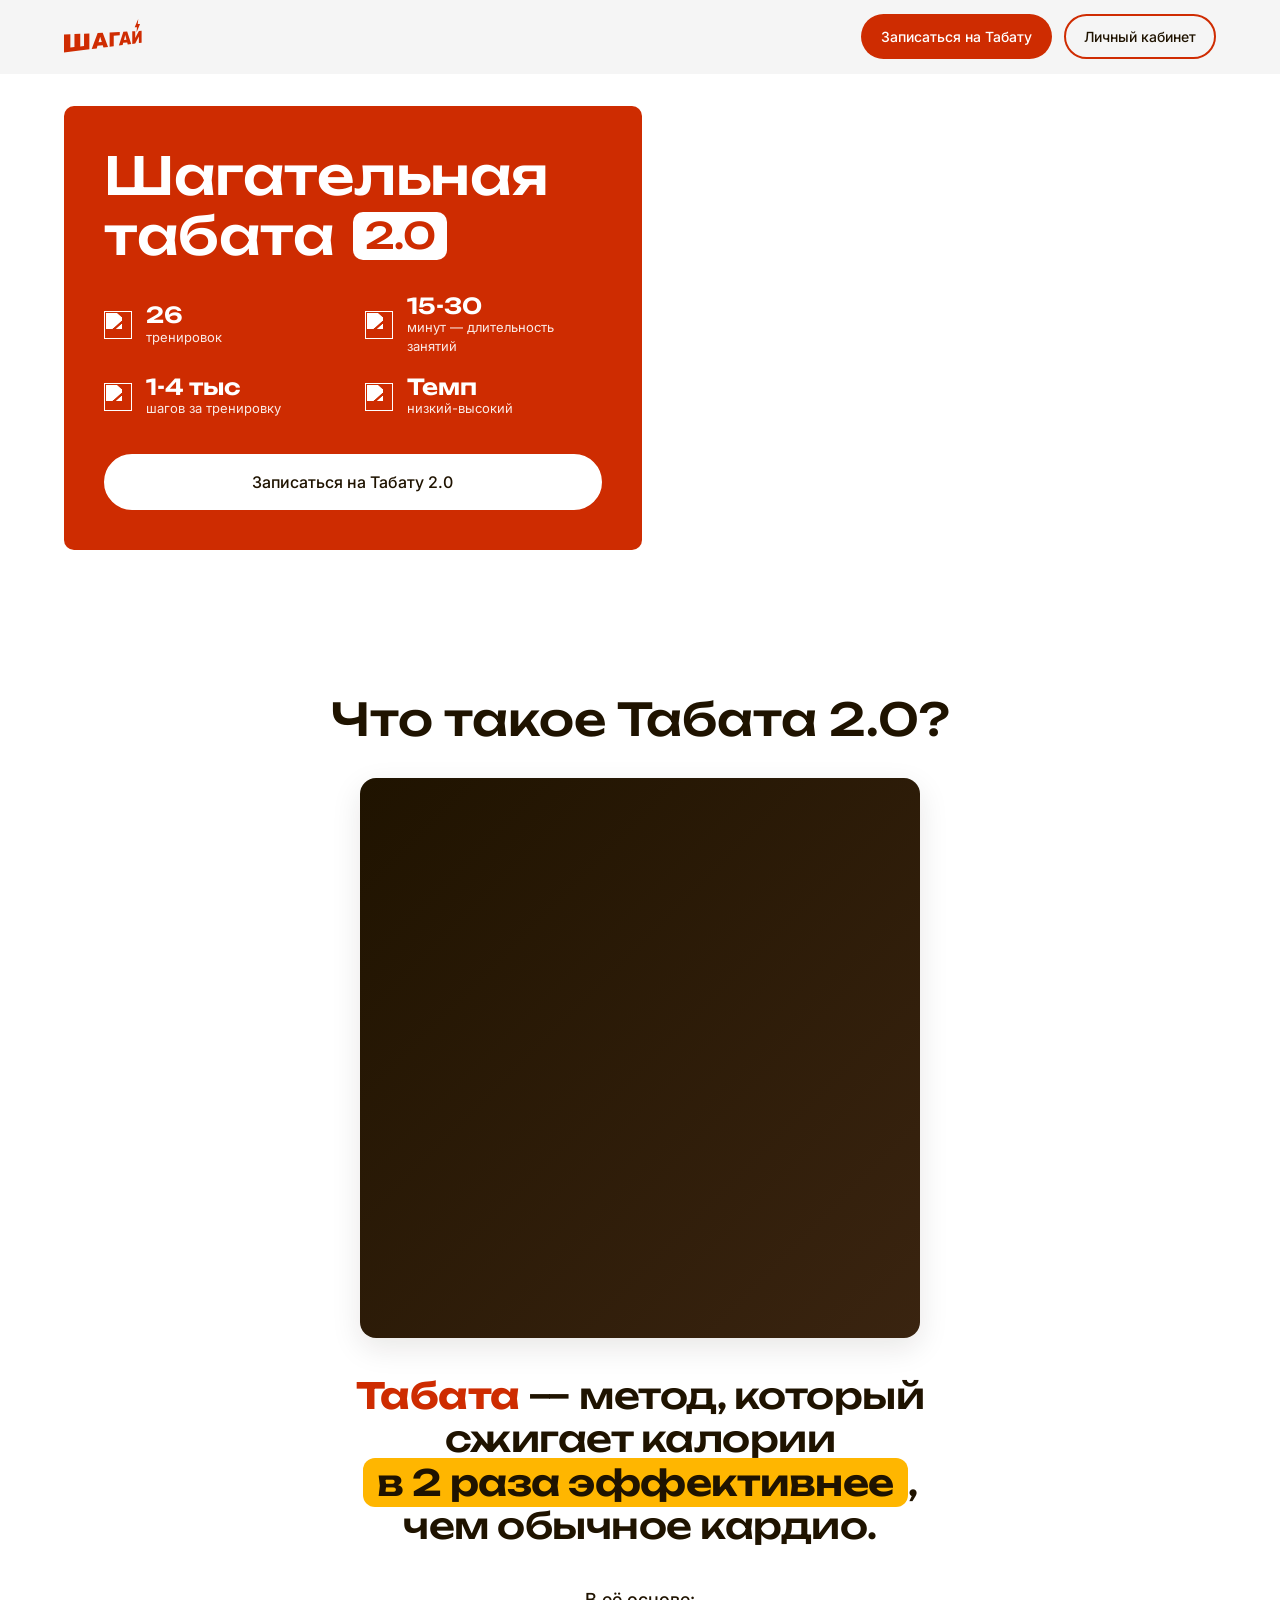
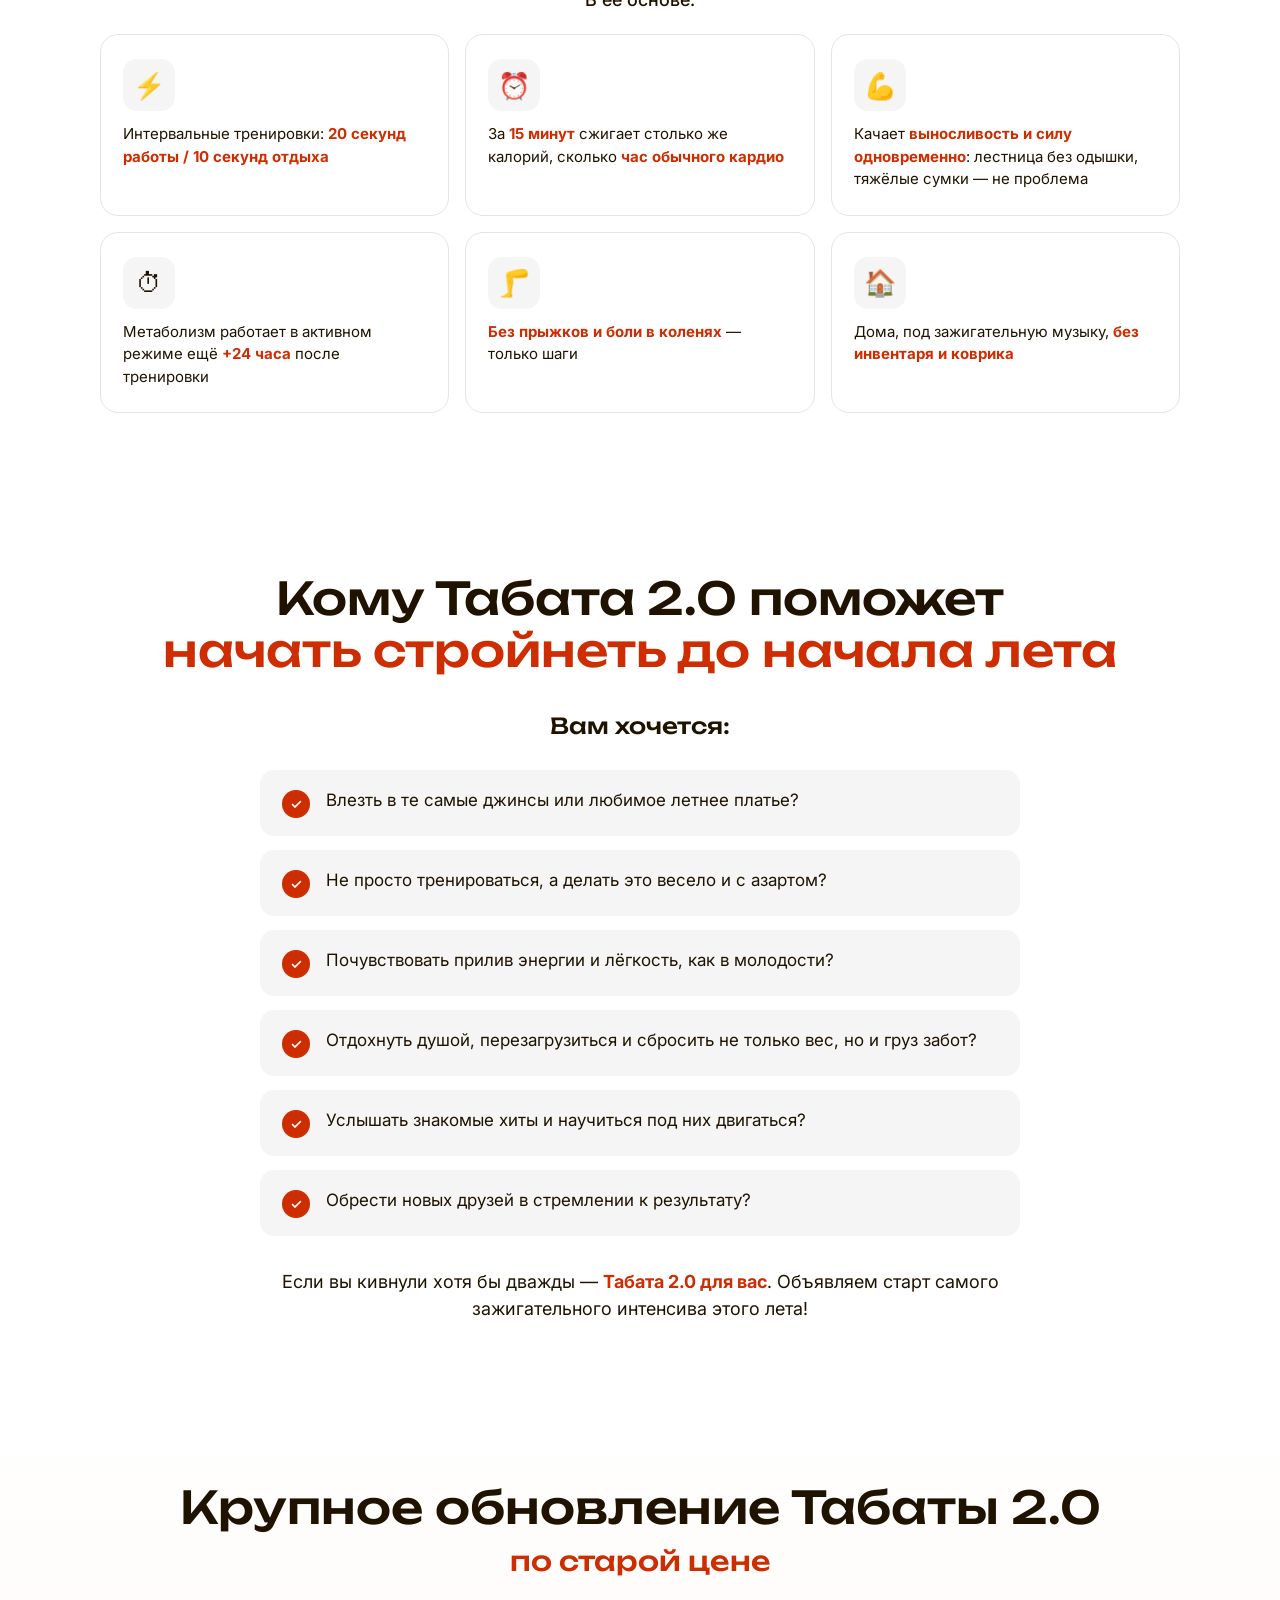
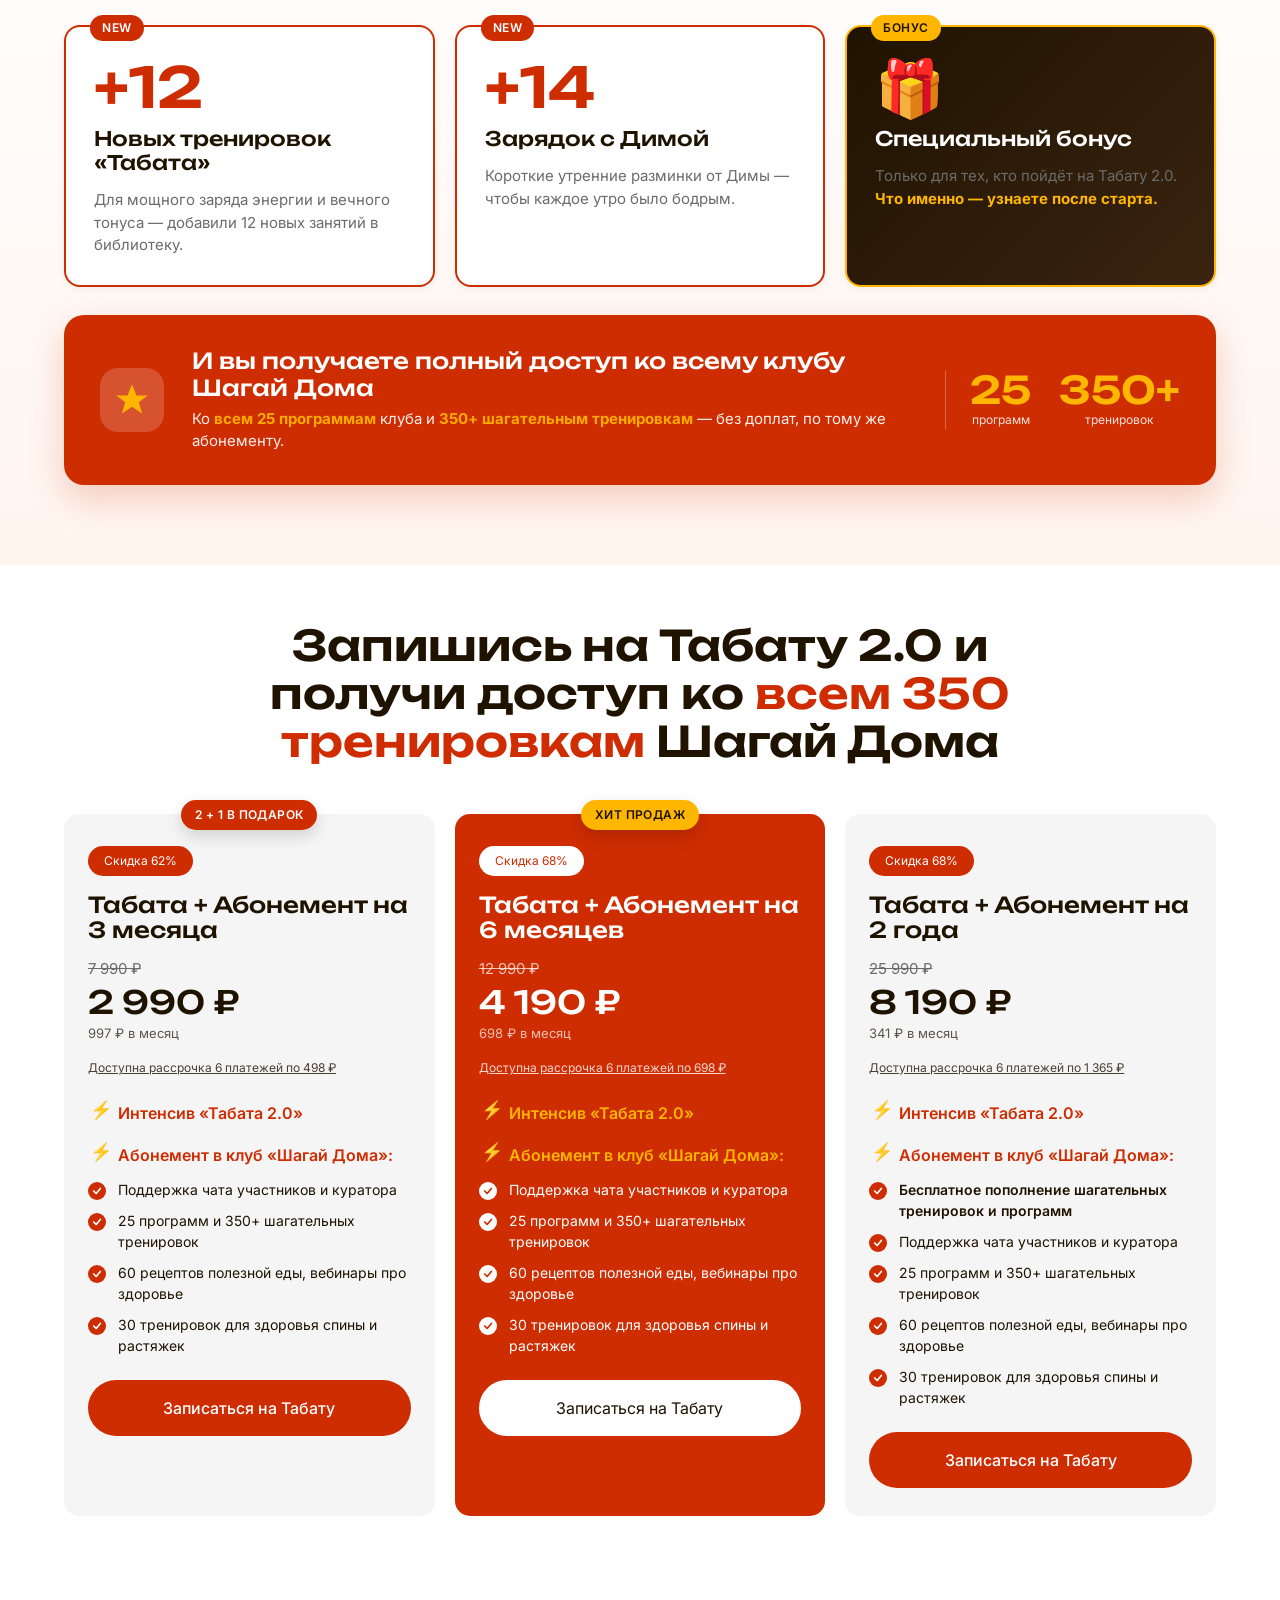
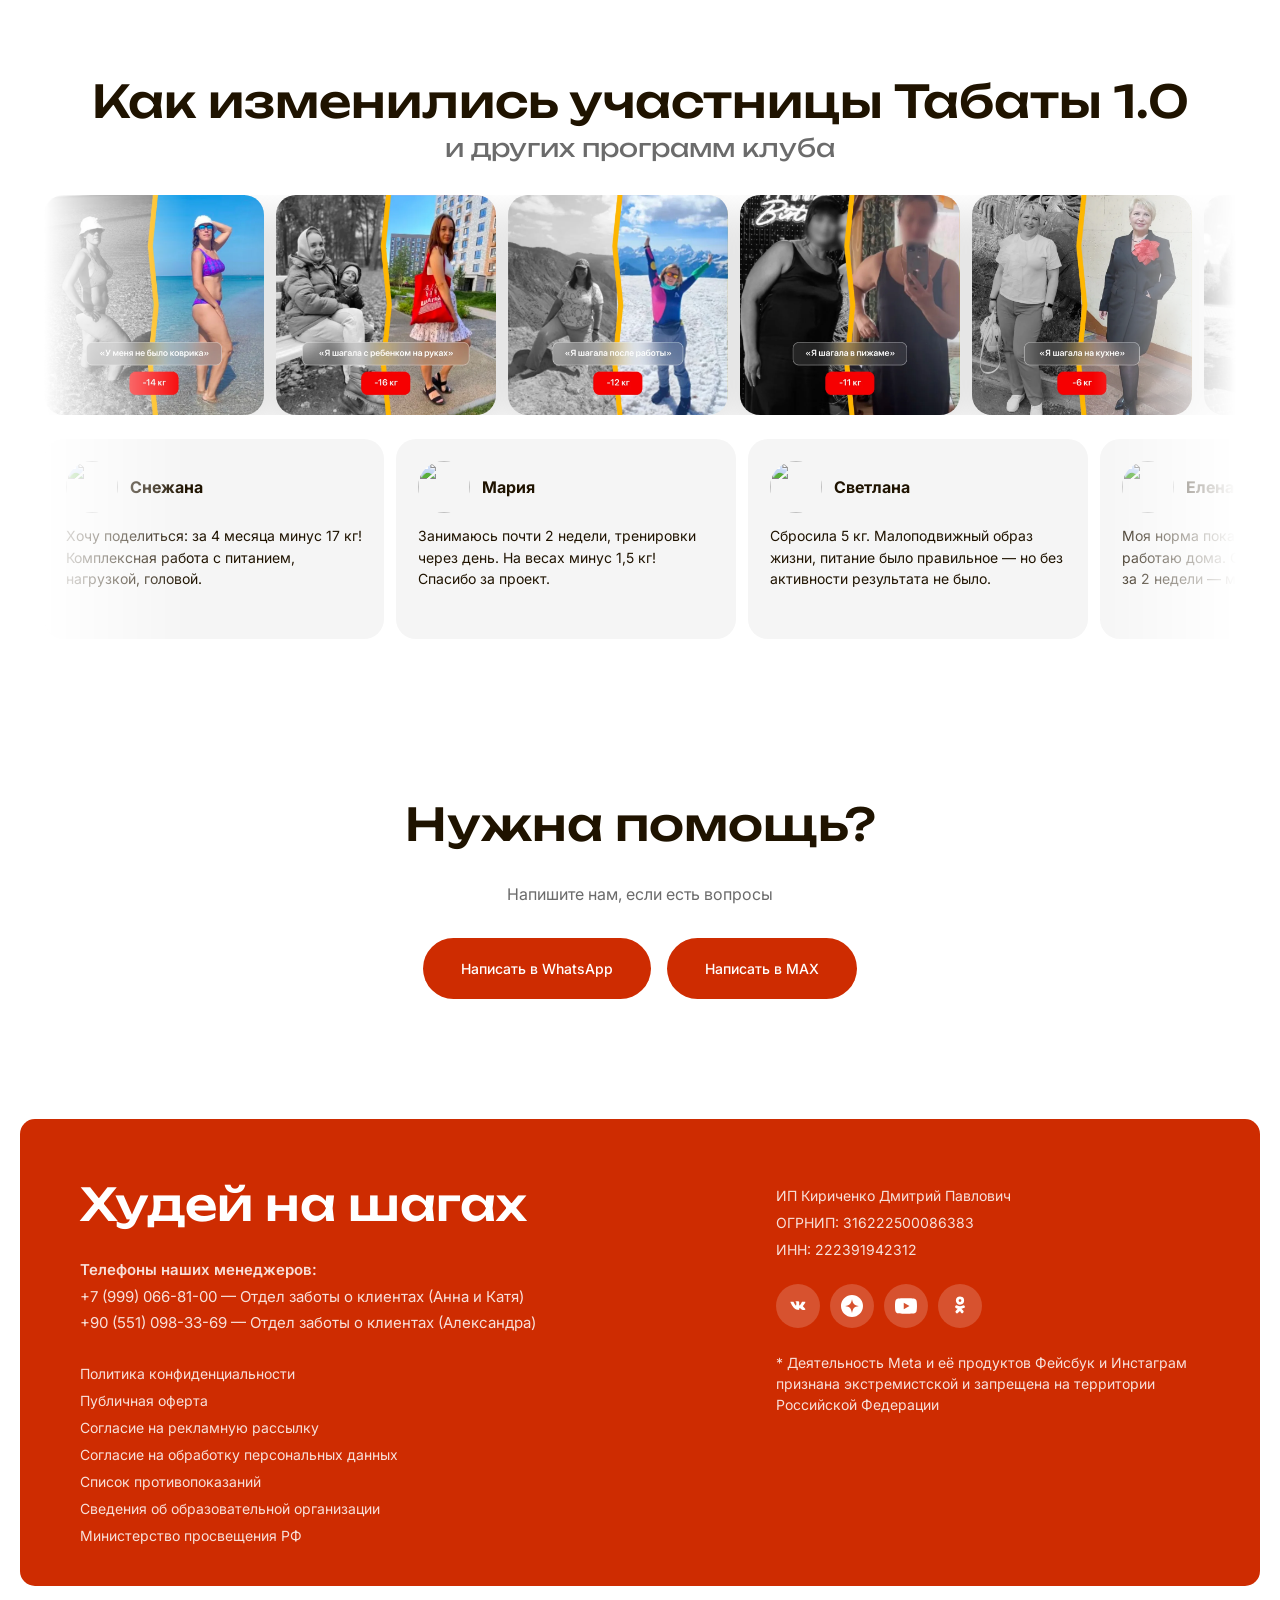
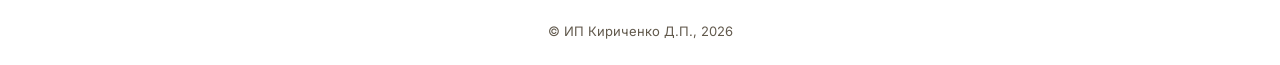
==== commit 09cf8286: "copy(rates): «Абонемент + Табата» → «Табата + Абонемент» в заголовках всех тарифов и попапов" ====
--- a/index.html
+++ b/index.html
@@ -284,7 +284,7 @@
       <article class="rate-card">
         <span class="rate-card__badge-top rate-card__badge-top--bonus">2&nbsp;+&nbsp;1 в&nbsp;подарок</span>
         <span class="rate-card__discount">Скидка 62%</span>
-        <h3 class="rate-card__title">Абонемент + Табата на 3 месяца</h3>
+        <h3 class="rate-card__title">Табата + Абонемент на 3 месяца</h3>
         <div class="rate-card__price">
           <span class="rate-card__old">7 990 ₽</span>
           <span class="rate-card__new">2 990 ₽</span>
@@ -305,7 +305,7 @@
       <article class="rate-card rate-card--featured">
         <span class="rate-card__badge-top">Хит продаж</span>
         <span class="rate-card__discount">Скидка 68%</span>
-        <h3 class="rate-card__title">Абонемент + Табата на 6 месяцев</h3>
+        <h3 class="rate-card__title">Табата + Абонемент на 6 месяцев</h3>
         <div class="rate-card__price">
           <span class="rate-card__old">12 990 ₽</span>
           <span class="rate-card__new">4 190 ₽</span>
@@ -325,7 +325,7 @@
 
       <article class="rate-card">
         <span class="rate-card__discount">Скидка 68%</span>
-        <h3 class="rate-card__title">Абонемент + Табата на 2 года</h3>
+        <h3 class="rate-card__title">Табата + Абонемент на 2 года</h3>
         <div class="rate-card__price">
           <span class="rate-card__old">25 990 ₽</span>
           <span class="rate-card__new">8 190 ₽</span>
@@ -501,7 +501,7 @@
   <div class="popup__overlay" data-close></div>
   <div class="popup__box">
     <button class="popup__close" data-close aria-label="Закрыть">×</button>
-    <h3>Абонемент + Табата на 3 месяца</h3>
+    <h3>Табата + Абонемент на 3 месяца</h3>
     <p class="popup__sub">Цена 2 990 ₽ — оплатите за 1 минуту</p>
     <div class="popup__widget">
       <script id="caf18716b3b818a61659684f1ef7a126571e6e6c" src="https://my.walk-walk.ru/pl/lite/widget/script?id=1604829"></script>
@@ -514,7 +514,7 @@
   <div class="popup__overlay" data-close></div>
   <div class="popup__box">
     <button class="popup__close" data-close aria-label="Закрыть">×</button>
-    <h3>Абонемент + Табата на 6 месяцев</h3>
+    <h3>Табата + Абонемент на 6 месяцев</h3>
     <p class="popup__sub">Цена 4 190 ₽ — оплатите за 1 минуту</p>
     <div class="popup__widget">
       <script id="21e05ca307657276fb105b972c368bac9304e306" src="https://my.walk-walk.ru/pl/lite/widget/script?id=1604831"></script>
@@ -527,7 +527,7 @@
   <div class="popup__overlay" data-close></div>
   <div class="popup__box">
     <button class="popup__close" data-close aria-label="Закрыть">×</button>
-    <h3>Абонемент + Табата на 2 года</h3>
+    <h3>Табата + Абонемент на 2 года</h3>
     <p class="popup__sub">Цена 8 190 ₽ — оплатите за 1 минуту</p>
     <div class="popup__widget">
       <script id="2eedae02ea8d8f5ab20544229978d558b8ea64b1" src="https://my.walk-walk.ru/pl/lite/widget/script?id=1604834"></script>
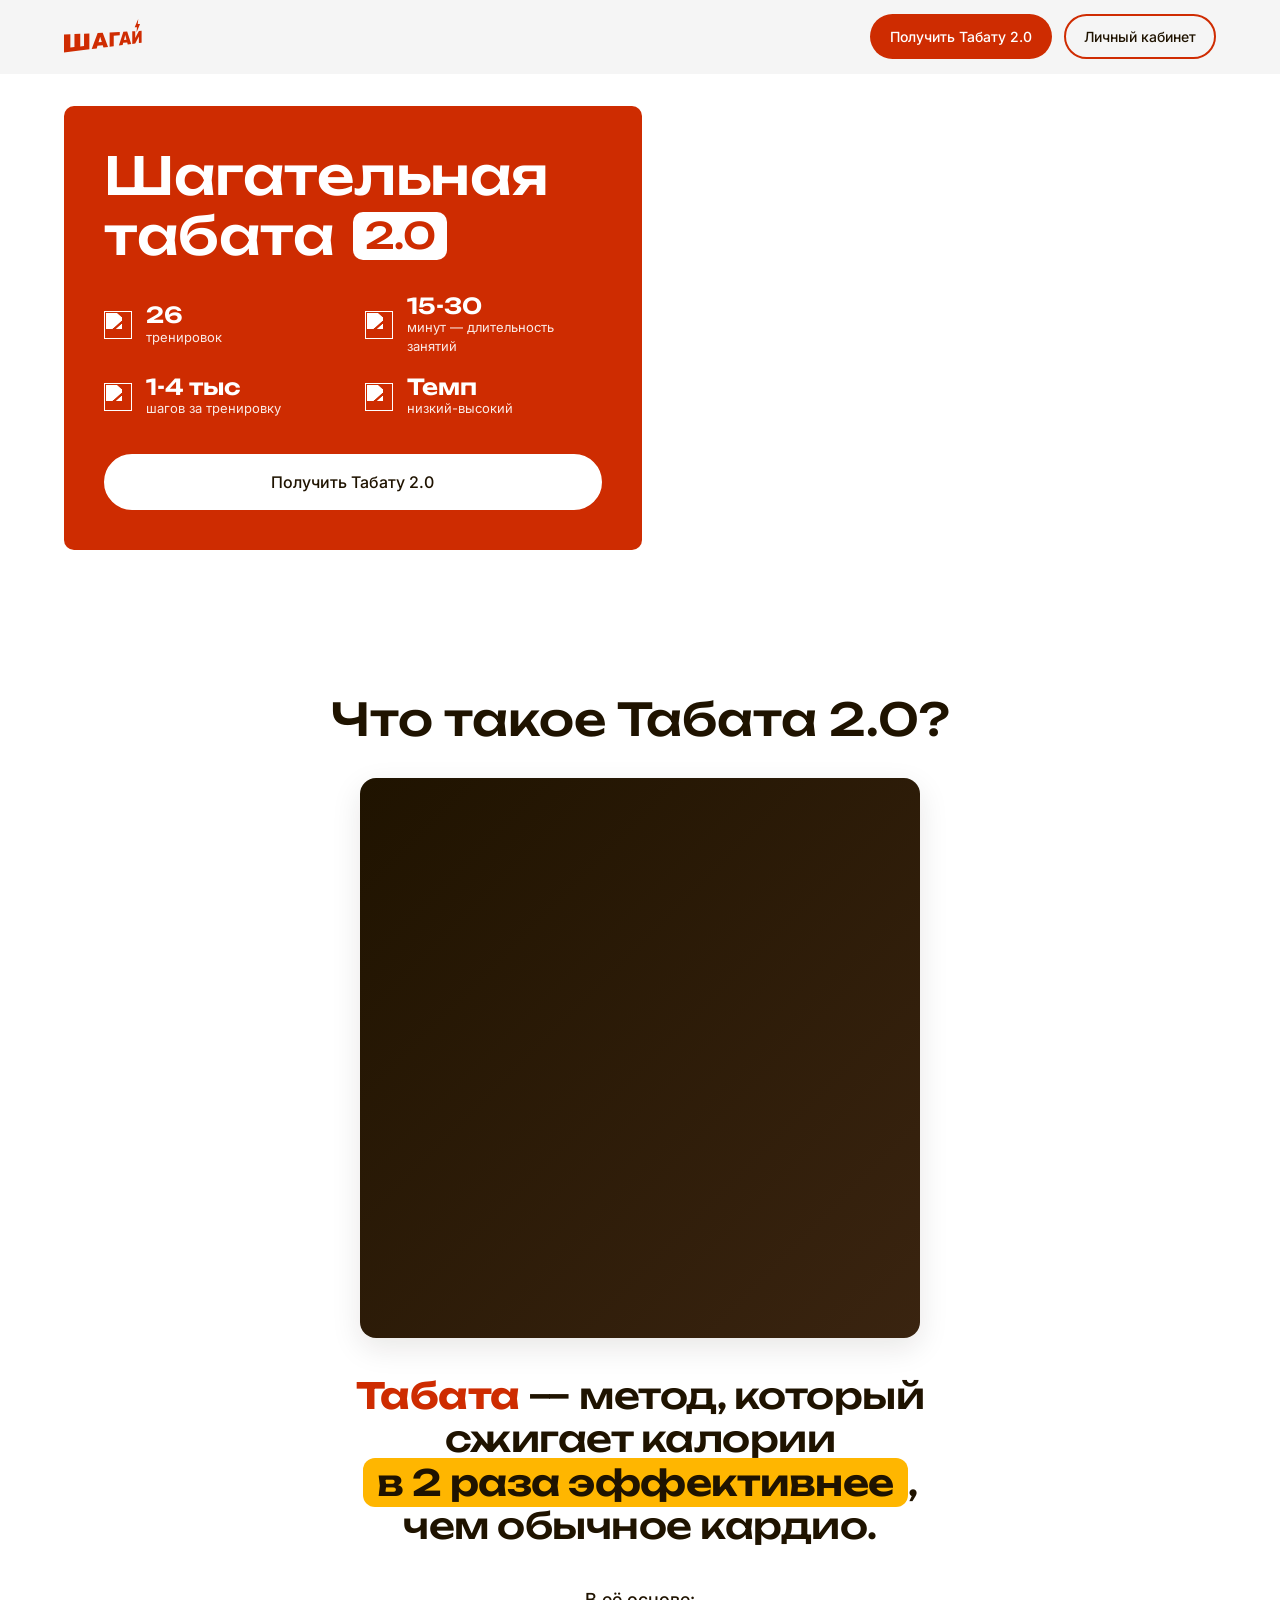
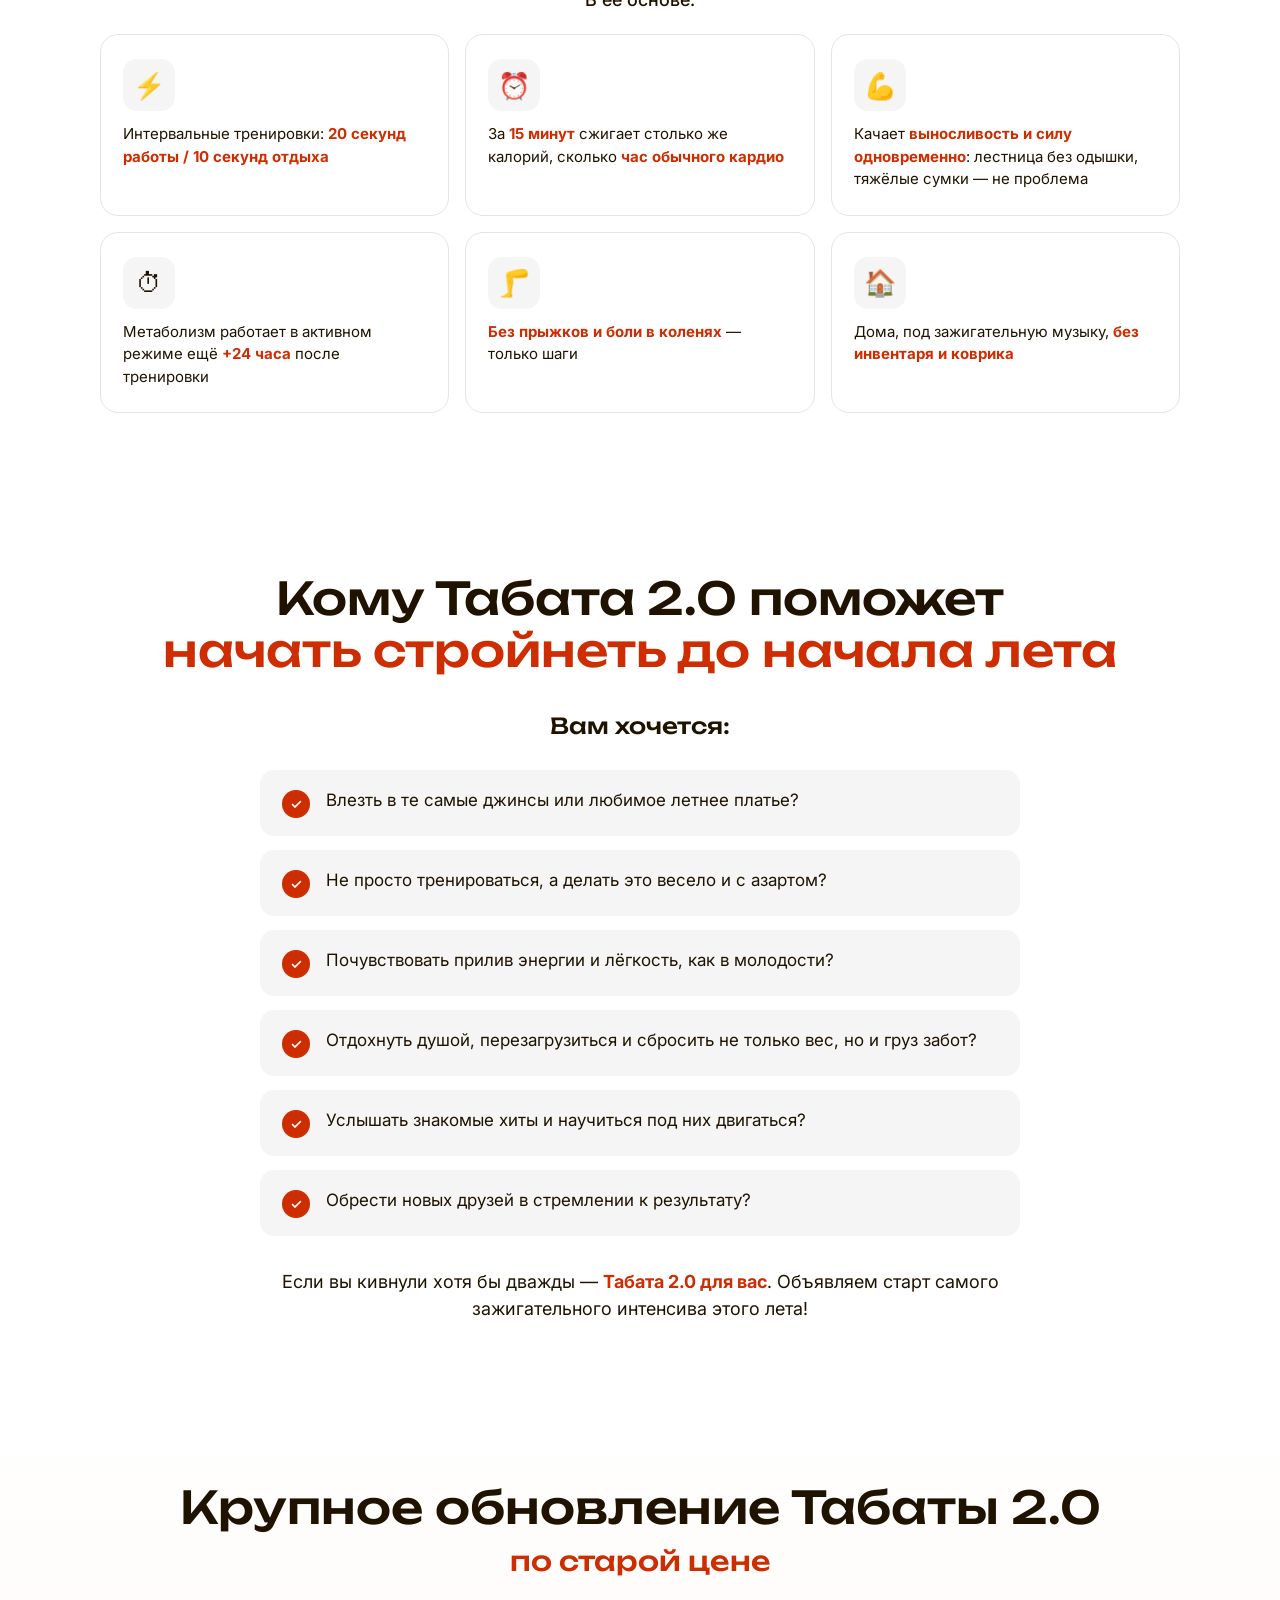
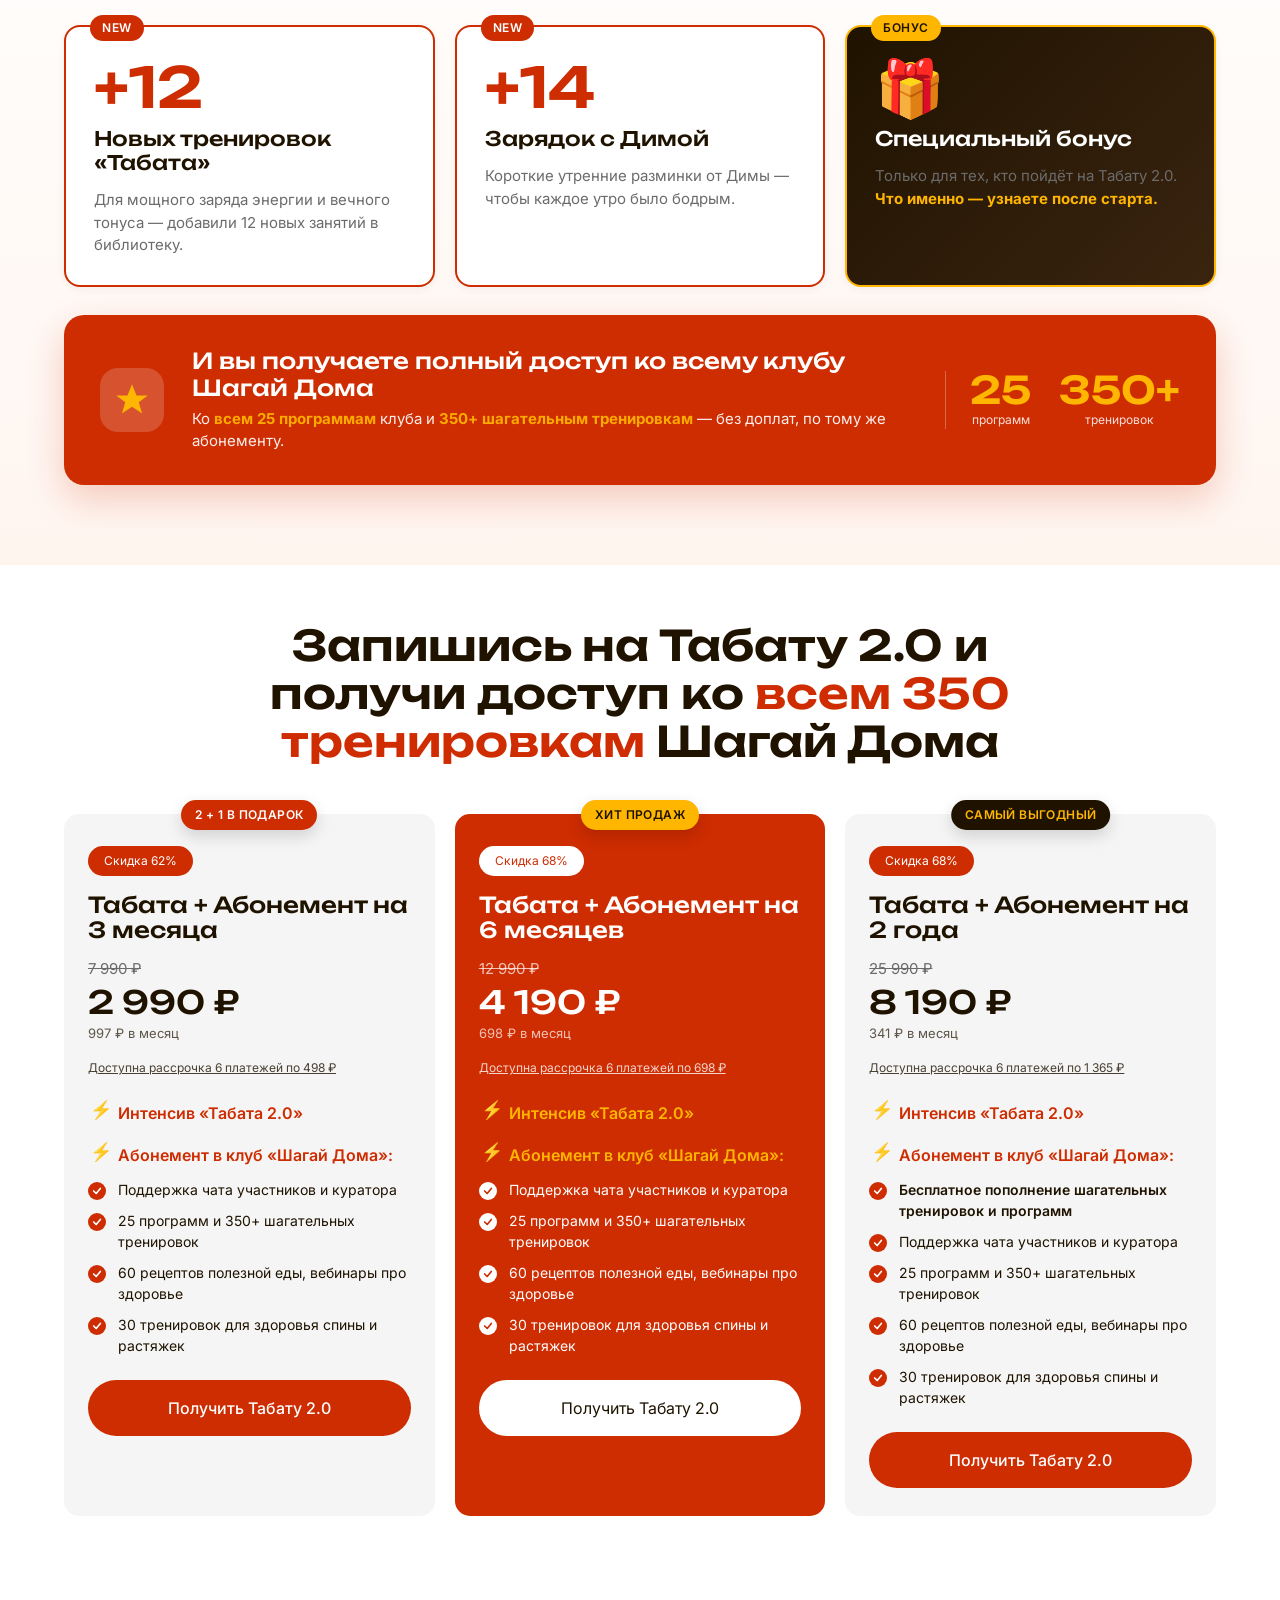
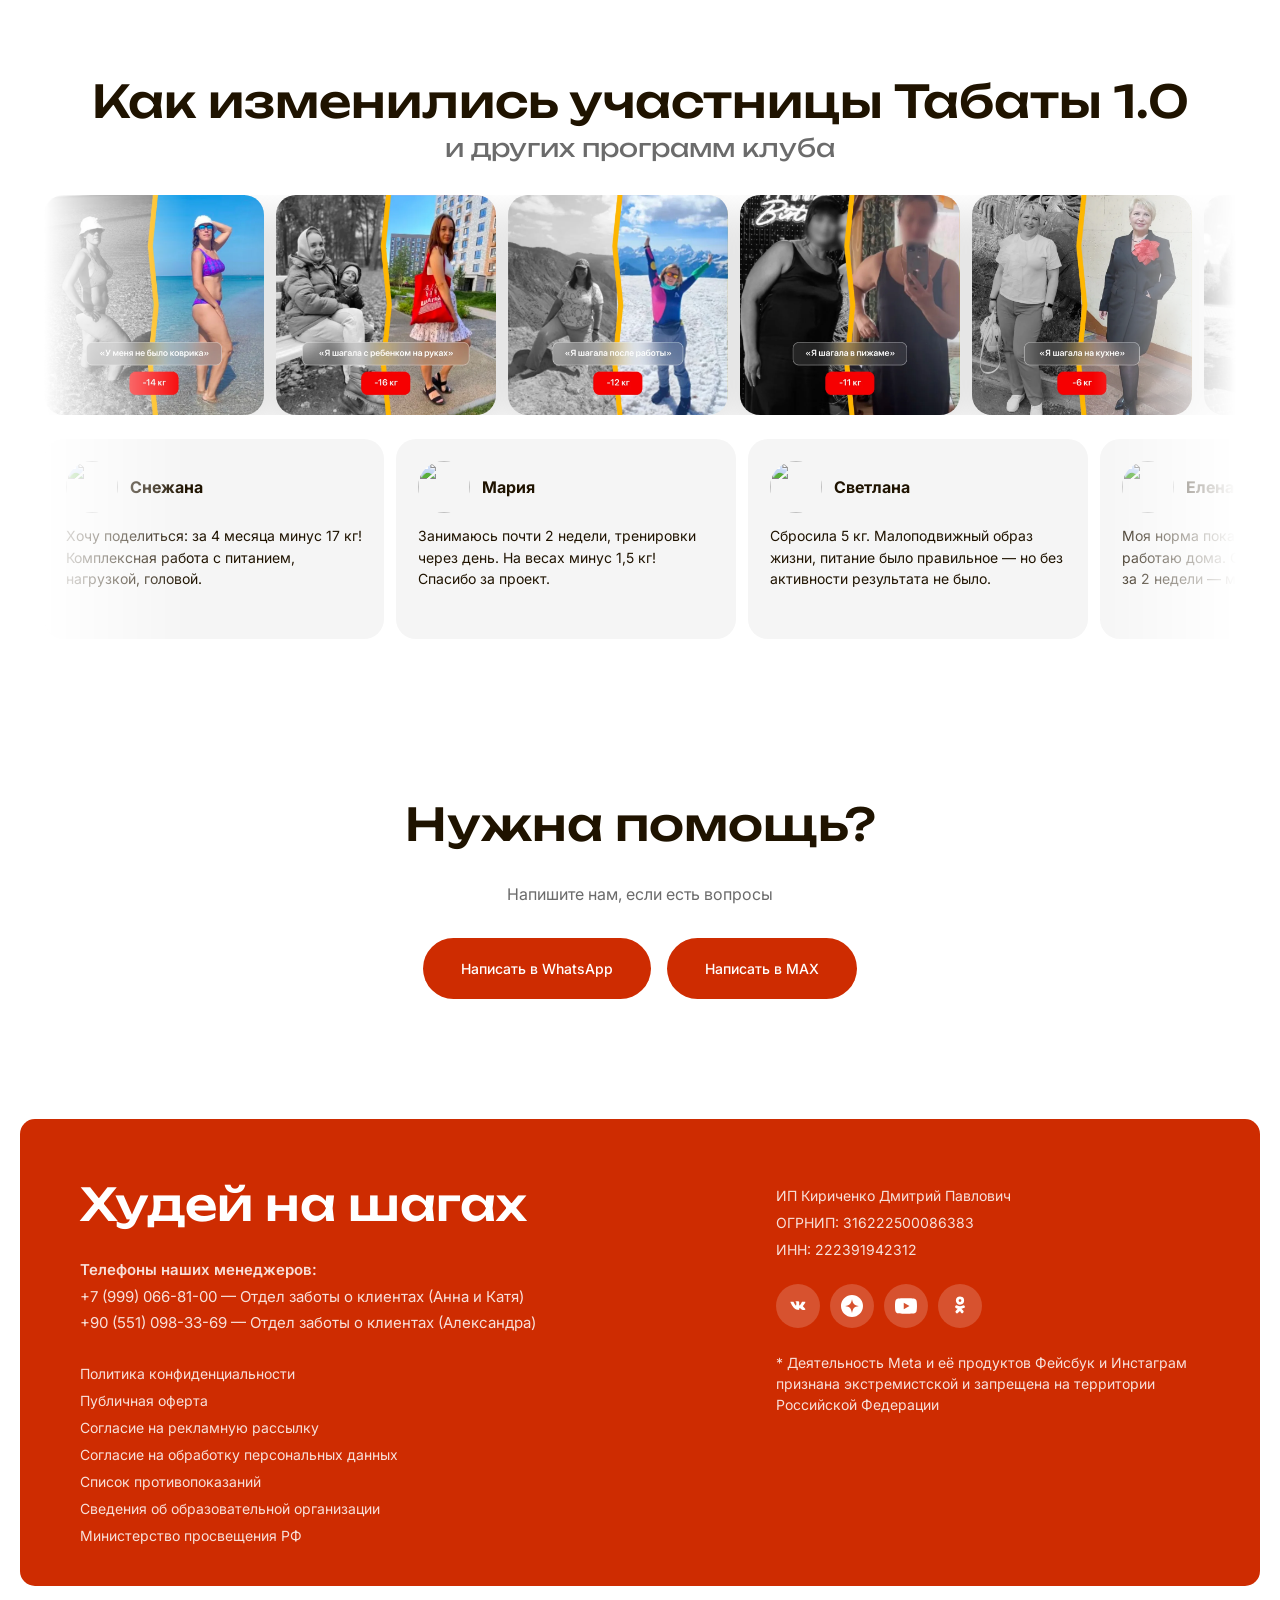
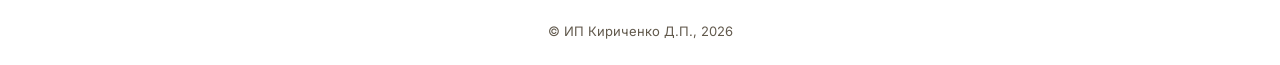
==== commit ca2955b2: "copy(rates): «Получить Табату 2.0» + бейдж «Самый выгодный» - Все CTA на сайте теперь «Получить Таба" ====
--- a/index.html
+++ b/index.html
@@ -25,7 +25,7 @@
   <!-- Preload hero-картинки — попадает в первый экран, ускоряет LCP -->
   <link rel="preload" as="image" href="https://static.tildacdn.com/tild6566-3034-4361-a332-643963366461/522A7353_1.jpg" fetchpriority="high" />
 
-  <link rel="stylesheet" href="styles.css?v=20260516b" />
+  <link rel="stylesheet" href="styles.css?v=20260516c" />
 </head>
 <body>
 
@@ -46,7 +46,7 @@
     </a>
 
     <div class="header__actions">
-      <a href="#rates" class="btn btn--primary btn--sm">Записаться на Табату</a>
+      <a href="#rates" class="btn btn--primary btn--sm">Получить Табату 2.0</a>
       <a href="https://clck.ru/3RpVut" class="btn btn--outline btn--sm" target="_blank" rel="noopener">Личный кабинет</a>
     </div>
   </div>
@@ -60,7 +60,7 @@
   <nav class="overlay-nav__list">
     <a href="#about">Что такое Табата</a>
     <a href="#forwhom">Для кого</a>
-    <a href="#rates">Записаться на Табату</a>
+    <a href="#rates">Получить Табату 2.0</a>
     <a href="https://clck.ru/3RpVut" target="_blank" rel="noopener">Личный кабинет</a>
     <a href="#contacts">Контакты</a>
     <a href="https://walk-walk.ru/blog/" target="_blank" rel="noopener">Блог</a>
@@ -82,7 +82,7 @@
   </div>
 
   <div class="overlay-nav__cta">
-    <a href="#rates" class="btn btn--white btn--block">Записаться на Табату</a>
+    <a href="#rates" class="btn btn--white btn--block">Получить Табату 2.0</a>
   </div>
 </div>
 <div class="overlay-nav__backdrop" id="overlayBackdrop"></div>
@@ -115,7 +115,7 @@
           </li>
         </ul>
 
-        <a href="#rates" class="btn btn--white btn--lg btn--block hero__cta">Записаться на Табату 2.0</a>
+        <a href="#rates" class="btn btn--white btn--lg btn--block hero__cta">Получить Табату 2.0</a>
       </div>
 
       <div class="hero__image" style="background-image:url('https://static.tildacdn.com/tild6566-3034-4361-a332-643963366461/522A7353_1.jpg');"></div>
@@ -299,7 +299,7 @@
           <li>60 рецептов полезной еды, вебинары про здоровье</li>
           <li>30 тренировок для здоровья спины и растяжек</li>
         </ul>
-        <button type="button" class="btn btn--primary btn--block" data-popup="popup-buy-3m">Записаться на Табату</button>
+        <button type="button" class="btn btn--primary btn--block" data-popup="popup-buy-3m">Получить Табату 2.0</button>
       </article>
 
       <article class="rate-card rate-card--featured">
@@ -320,10 +320,11 @@
           <li>60 рецептов полезной еды, вебинары про здоровье</li>
           <li>30 тренировок для здоровья спины и растяжек</li>
         </ul>
-        <button type="button" class="btn btn--white btn--block" data-popup="popup-buy-6m">Записаться на Табату</button>
+        <button type="button" class="btn btn--white btn--block" data-popup="popup-buy-6m">Получить Табату 2.0</button>
       </article>
 
       <article class="rate-card">
+        <span class="rate-card__badge-top rate-card__badge-top--best">Самый выгодный</span>
         <span class="rate-card__discount">Скидка 68%</span>
         <h3 class="rate-card__title">Табата + Абонемент на 2 года</h3>
         <div class="rate-card__price">
@@ -341,7 +342,7 @@
           <li>60 рецептов полезной еды, вебинары про здоровье</li>
           <li>30 тренировок для здоровья спины и растяжек</li>
         </ul>
-        <button type="button" class="btn btn--primary btn--block" data-popup="popup-buy-2y">Записаться на Табату</button>
+        <button type="button" class="btn btn--primary btn--block" data-popup="popup-buy-2y">Получить Табату 2.0</button>
       </article>
 
     </div>
@@ -492,7 +493,7 @@
   <div class="popup__box">
     <button class="popup__close" data-close aria-label="Закрыть">×</button>
     <h3>Рассрочка</h3>
-    <p>Вы можете приобрести абонемент в рассрочку. Для этого нажмите на кнопку «Записаться на Табату», введите свою почту и на странице оплаты выберите вариант «Рассрочка».</p>
+    <p>Вы можете приобрести абонемент в рассрочку. Для этого нажмите на кнопку «Получить Табату 2.0», введите свою почту и на странице оплаты выберите вариант «Рассрочка».</p>
   </div>
 </div>
 
@@ -540,7 +541,7 @@
 <!-- ============================================================ -->
 <div class="sticky-cta" id="stickyCTA">
   <a href="#rates" class="sticky-cta__btn">
-    <span class="sticky-cta__label">Записаться на Табату</span>
+    <span class="sticky-cta__label">Получить Табату 2.0</span>
     <span class="sticky-cta__icon">→</span>
   </a>
 </div>
--- a/styles.css
+++ b/styles.css
@@ -820,10 +820,15 @@
 }
 .rate-card__title { font-size: 22px; font-family: var(--font-h); font-weight: 500; }
 
-/* Bonus-бейдж «2+1 в подарок» — наследует стиль «Хит продаж» */
+/* Bonus-бейдж «2+1 в подарок» — красный с белым текстом */
 .rate-card__badge-top--bonus {
   background: var(--color-primary);
   color: #fff;
+}
+/* «Самый выгодный» — тёмный для солидности */
+.rate-card__badge-top--best {
+  background: #1f1300;
+  color: var(--color-primary-hover);
 }
 
 /* Стили под виджет внутри попапа */
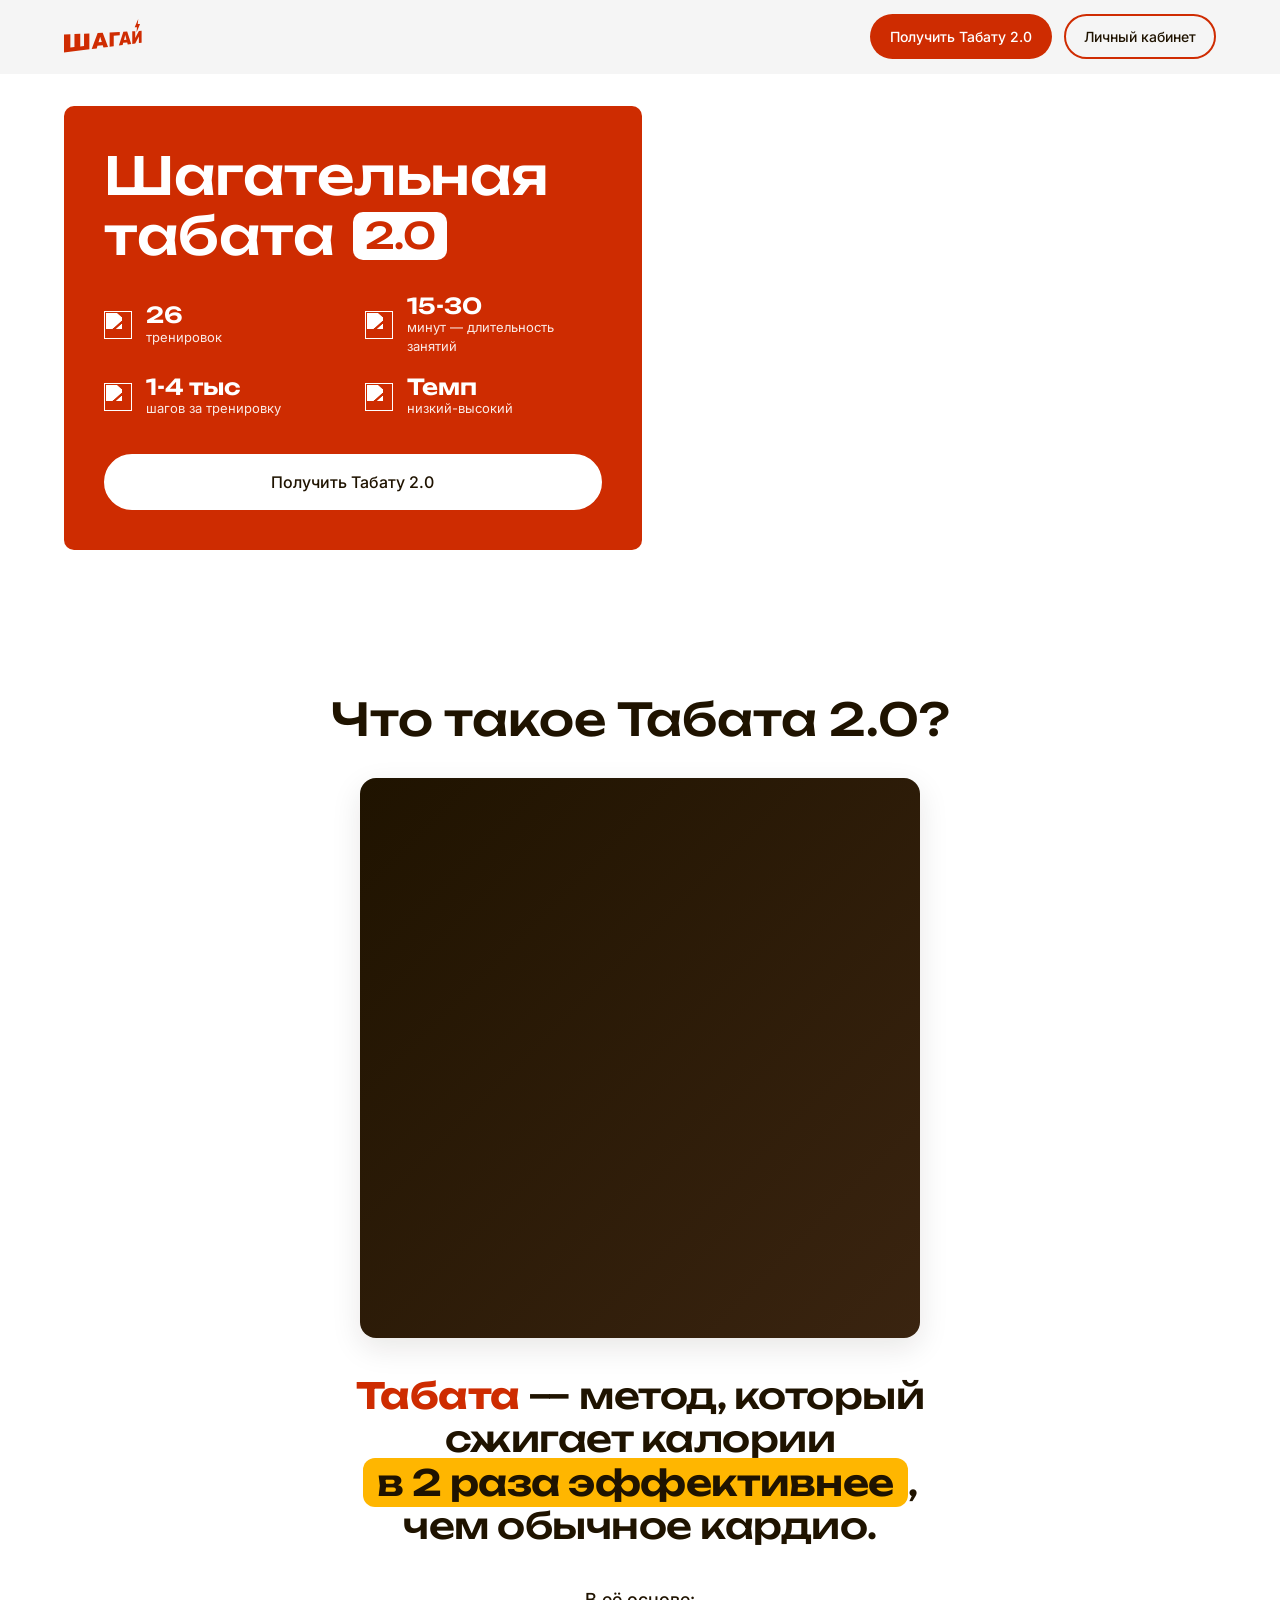
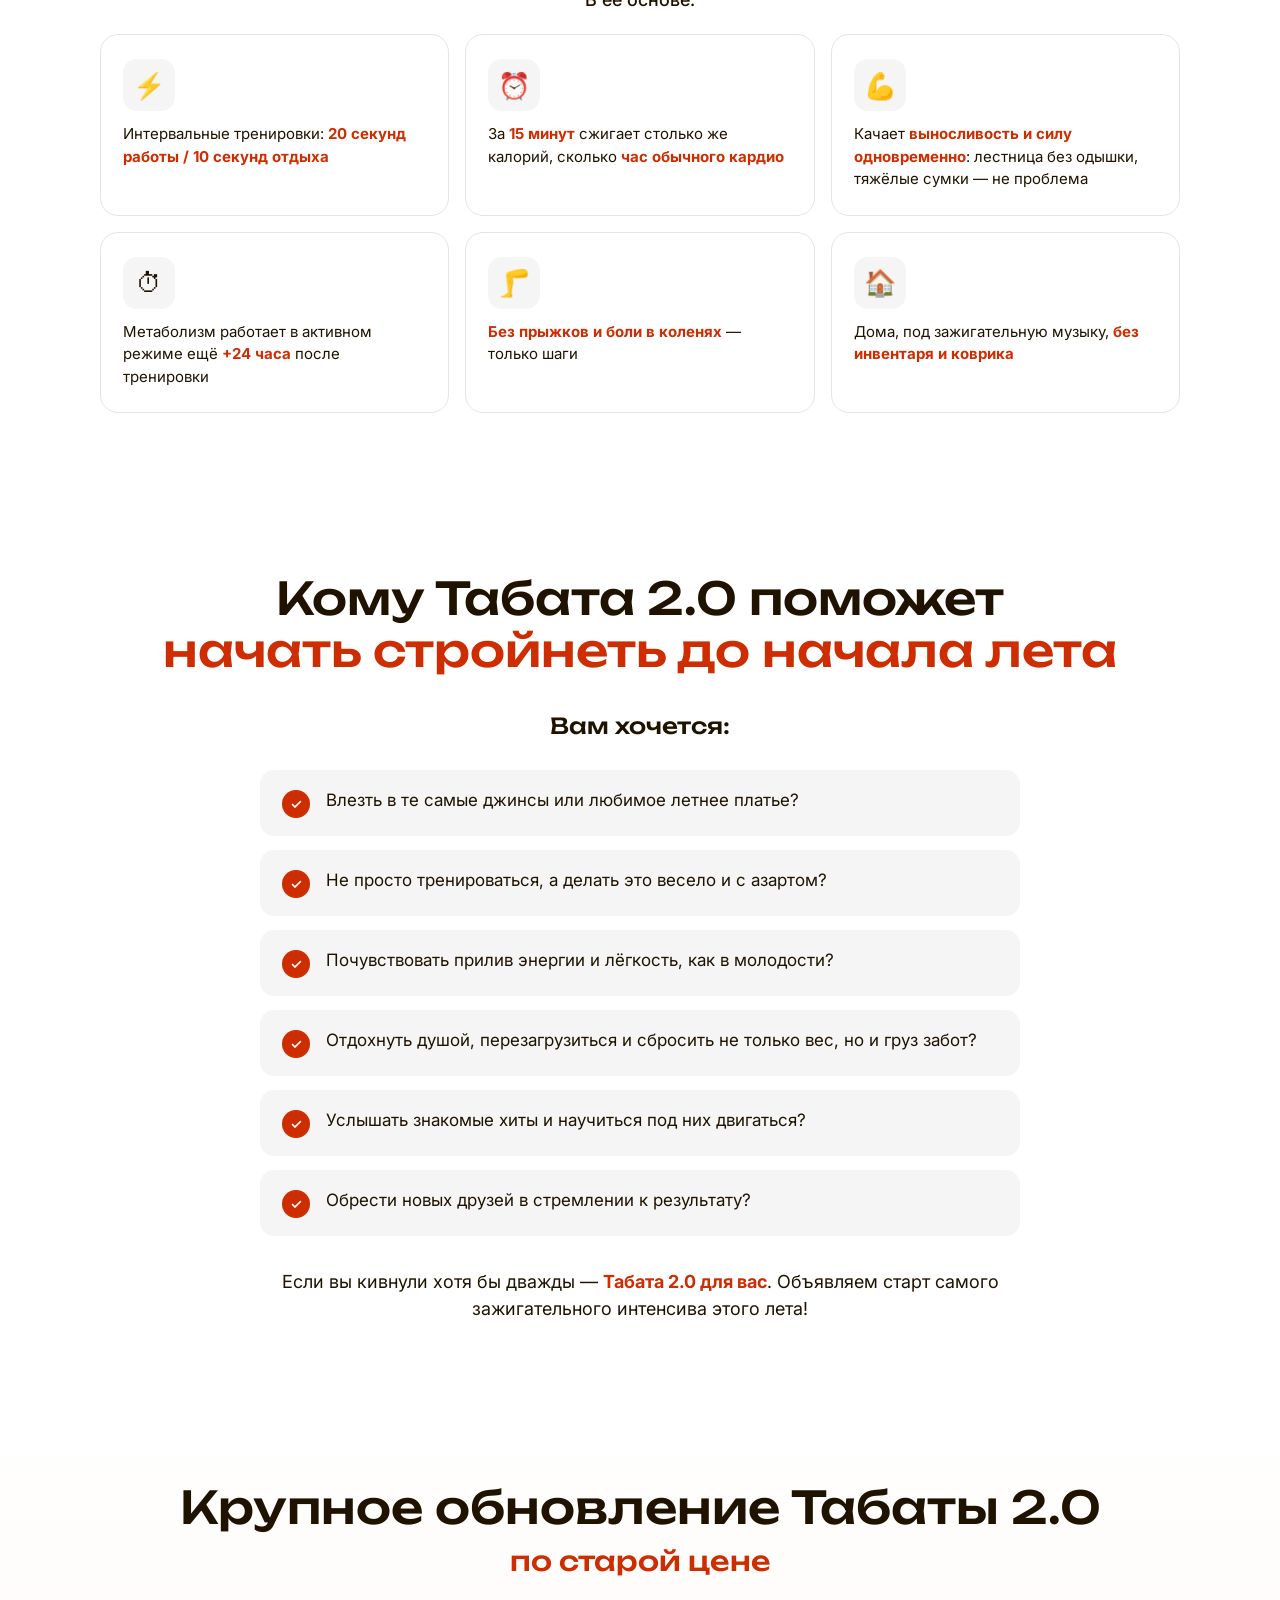
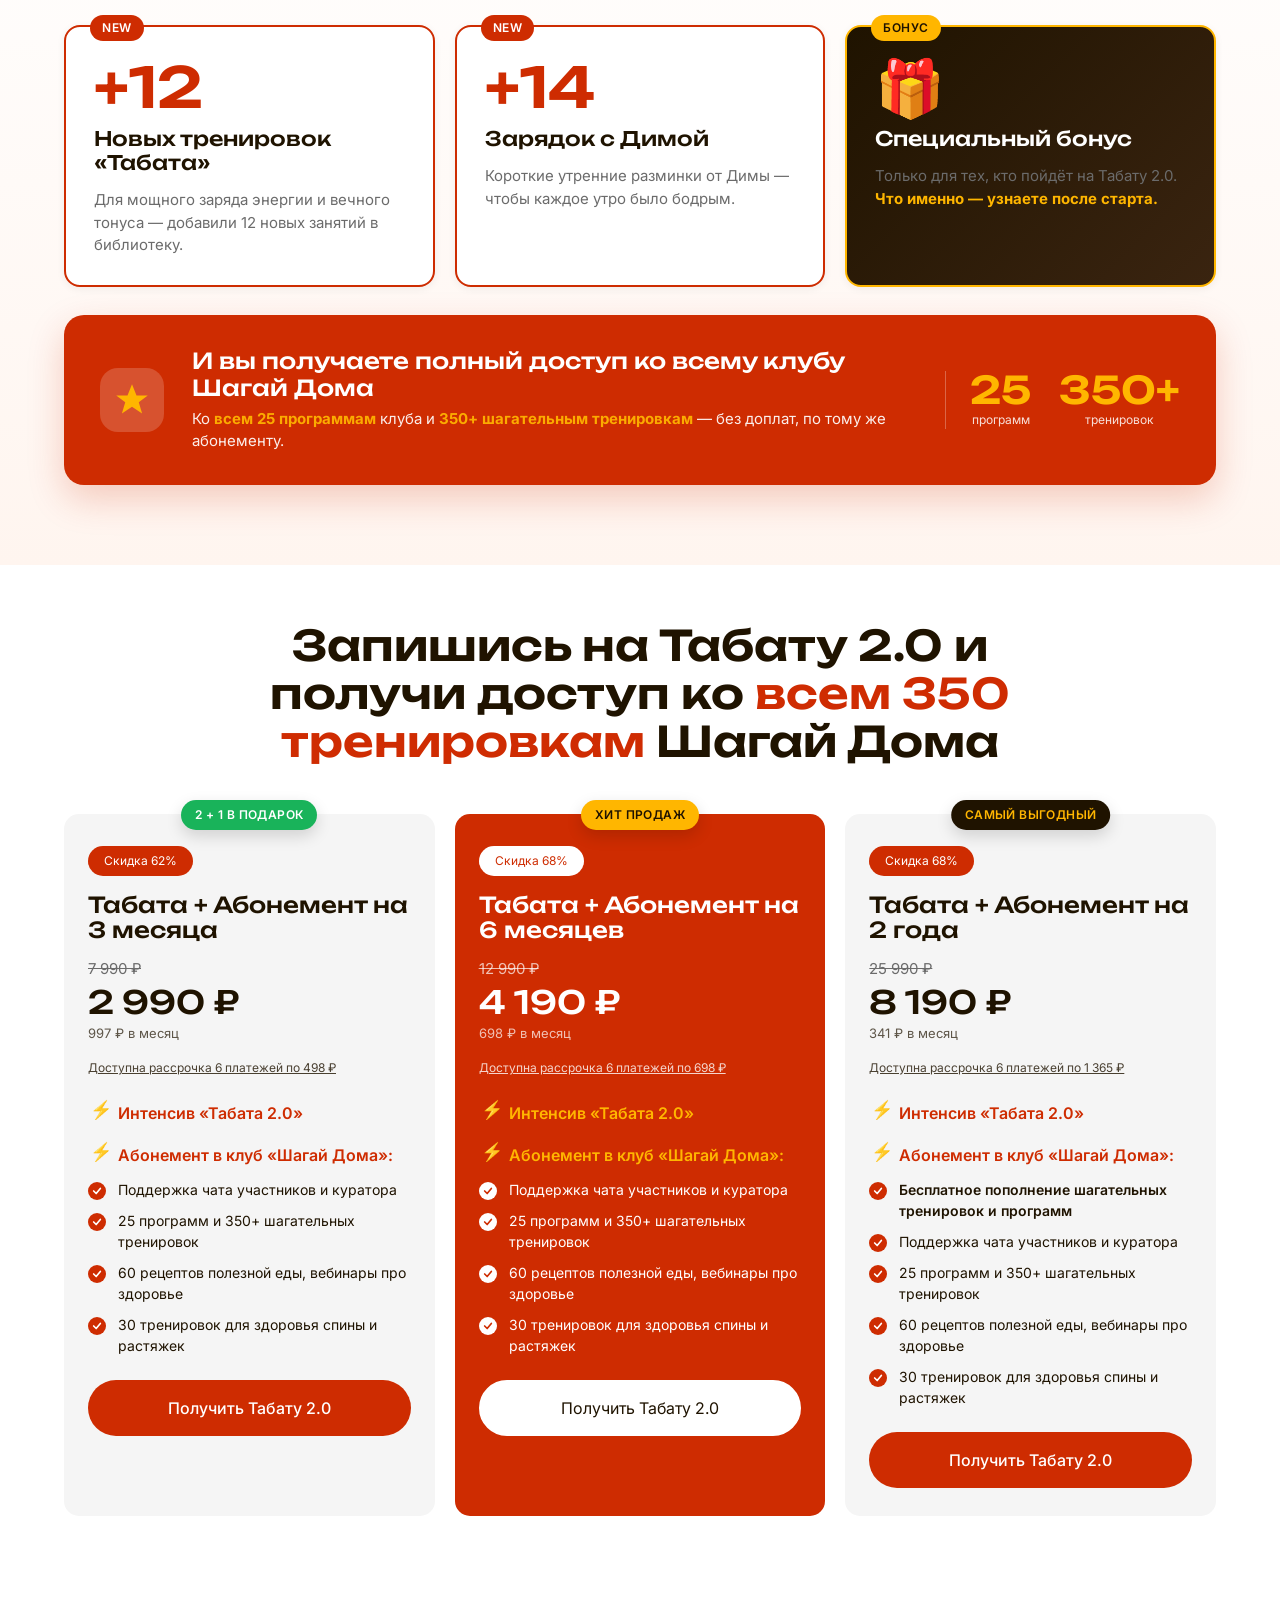
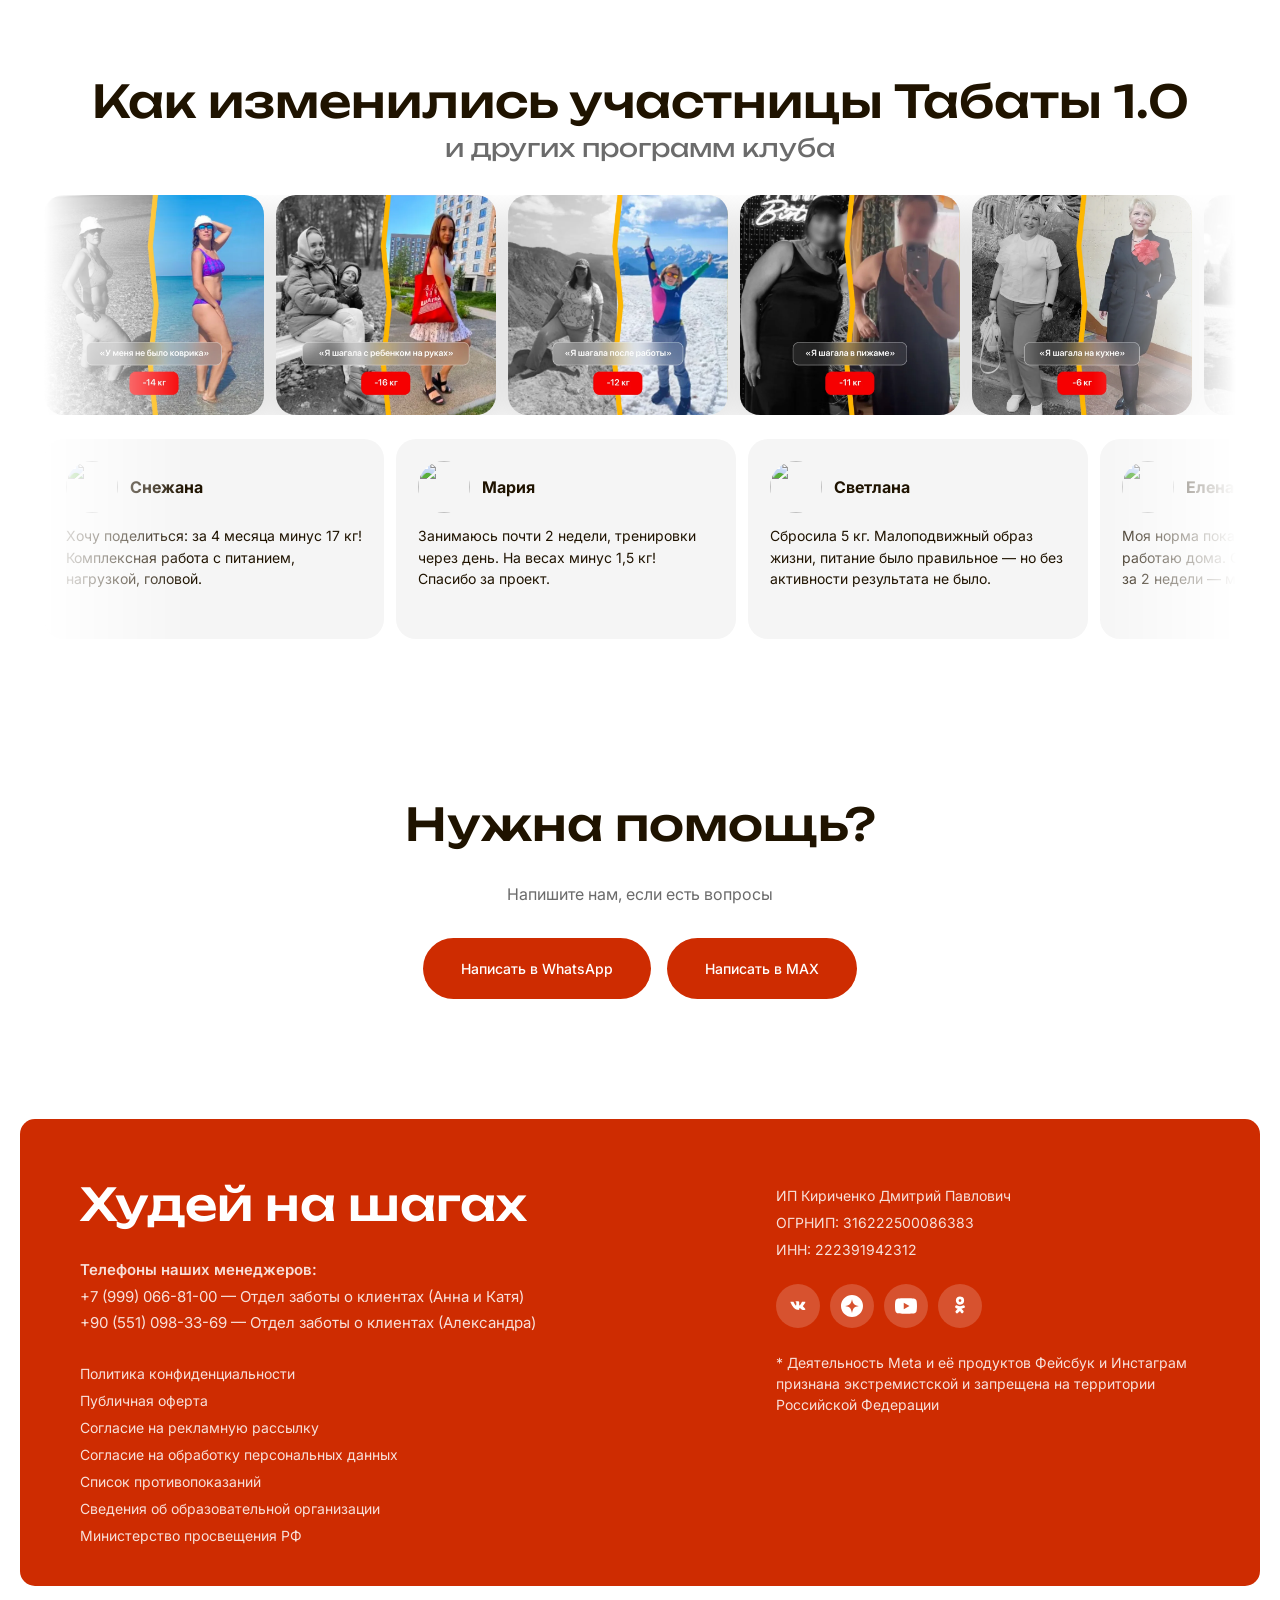
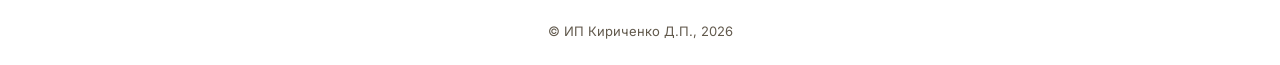
==== commit f193acec: "style(rates): бейдж «2+1 в подарок» — зелёный (выгода)" ====
--- a/index.html
+++ b/index.html
@@ -25,7 +25,7 @@
   <!-- Preload hero-картинки — попадает в первый экран, ускоряет LCP -->
   <link rel="preload" as="image" href="https://static.tildacdn.com/tild6566-3034-4361-a332-643963366461/522A7353_1.jpg" fetchpriority="high" />
 
-  <link rel="stylesheet" href="styles.css?v=20260516c" />
+  <link rel="stylesheet" href="styles.css?v=20260516d" />
 </head>
 <body>
 
--- a/styles.css
+++ b/styles.css
@@ -820,9 +820,9 @@
 }
 .rate-card__title { font-size: 22px; font-family: var(--font-h); font-weight: 500; }
 
-/* Bonus-бейдж «2+1 в подарок» — красный с белым текстом */
+/* Bonus-бейдж «2+1 в подарок» — зелёный (выгода) */
 .rate-card__badge-top--bonus {
-  background: var(--color-primary);
+  background: #19b35a;
   color: #fff;
 }
 /* «Самый выгодный» — тёмный для солидности */
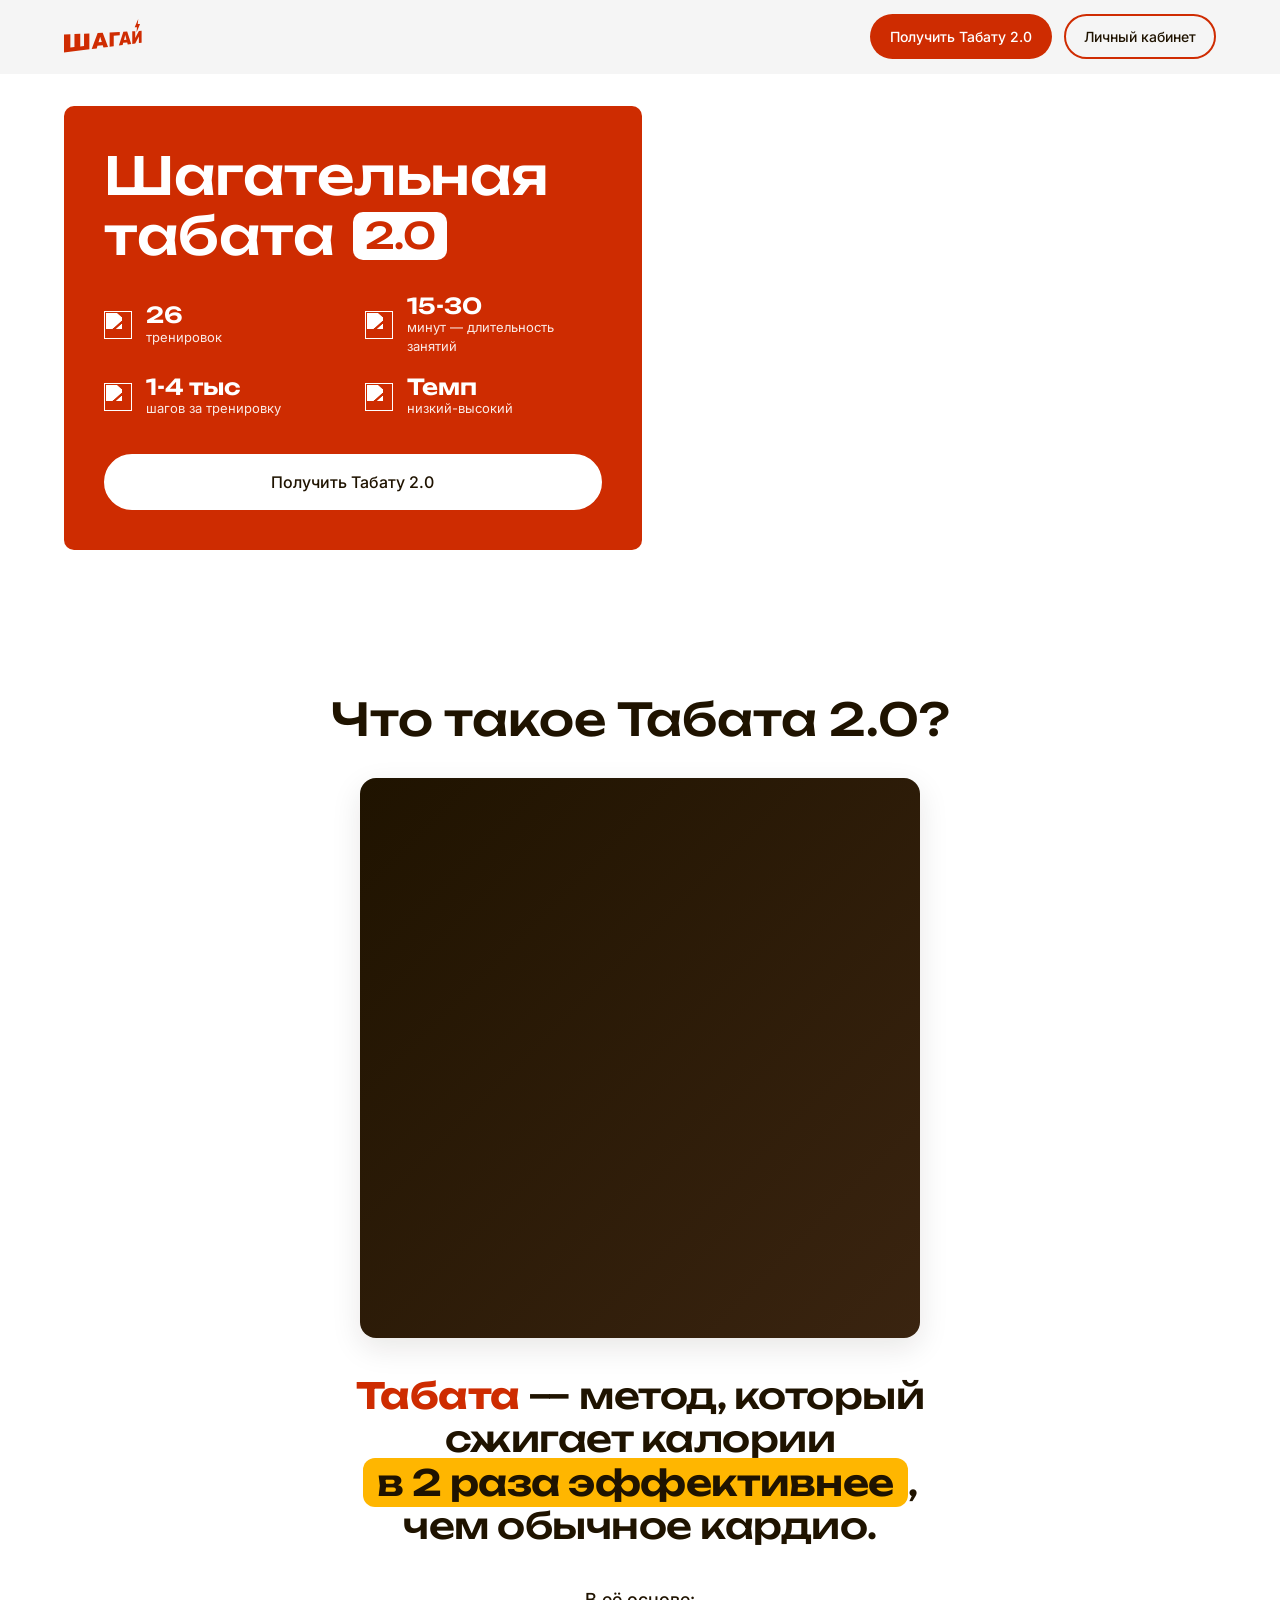
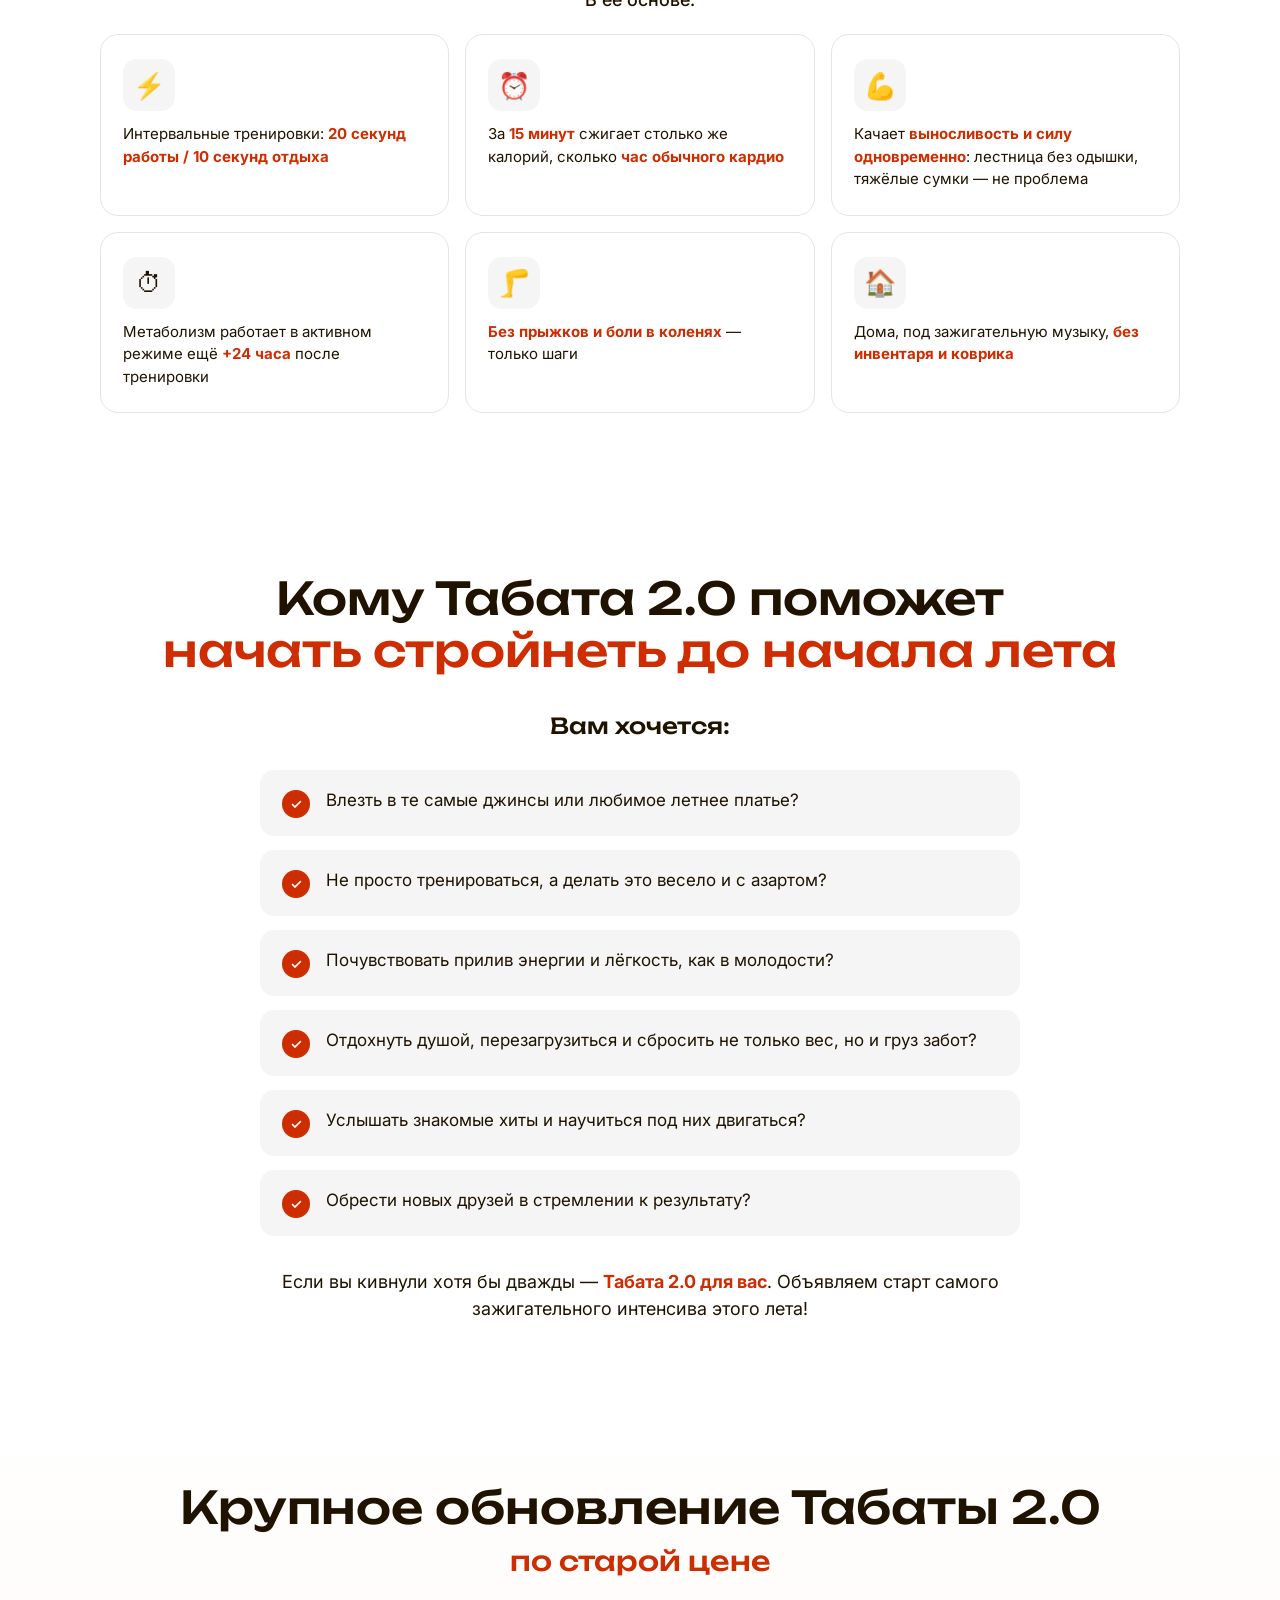
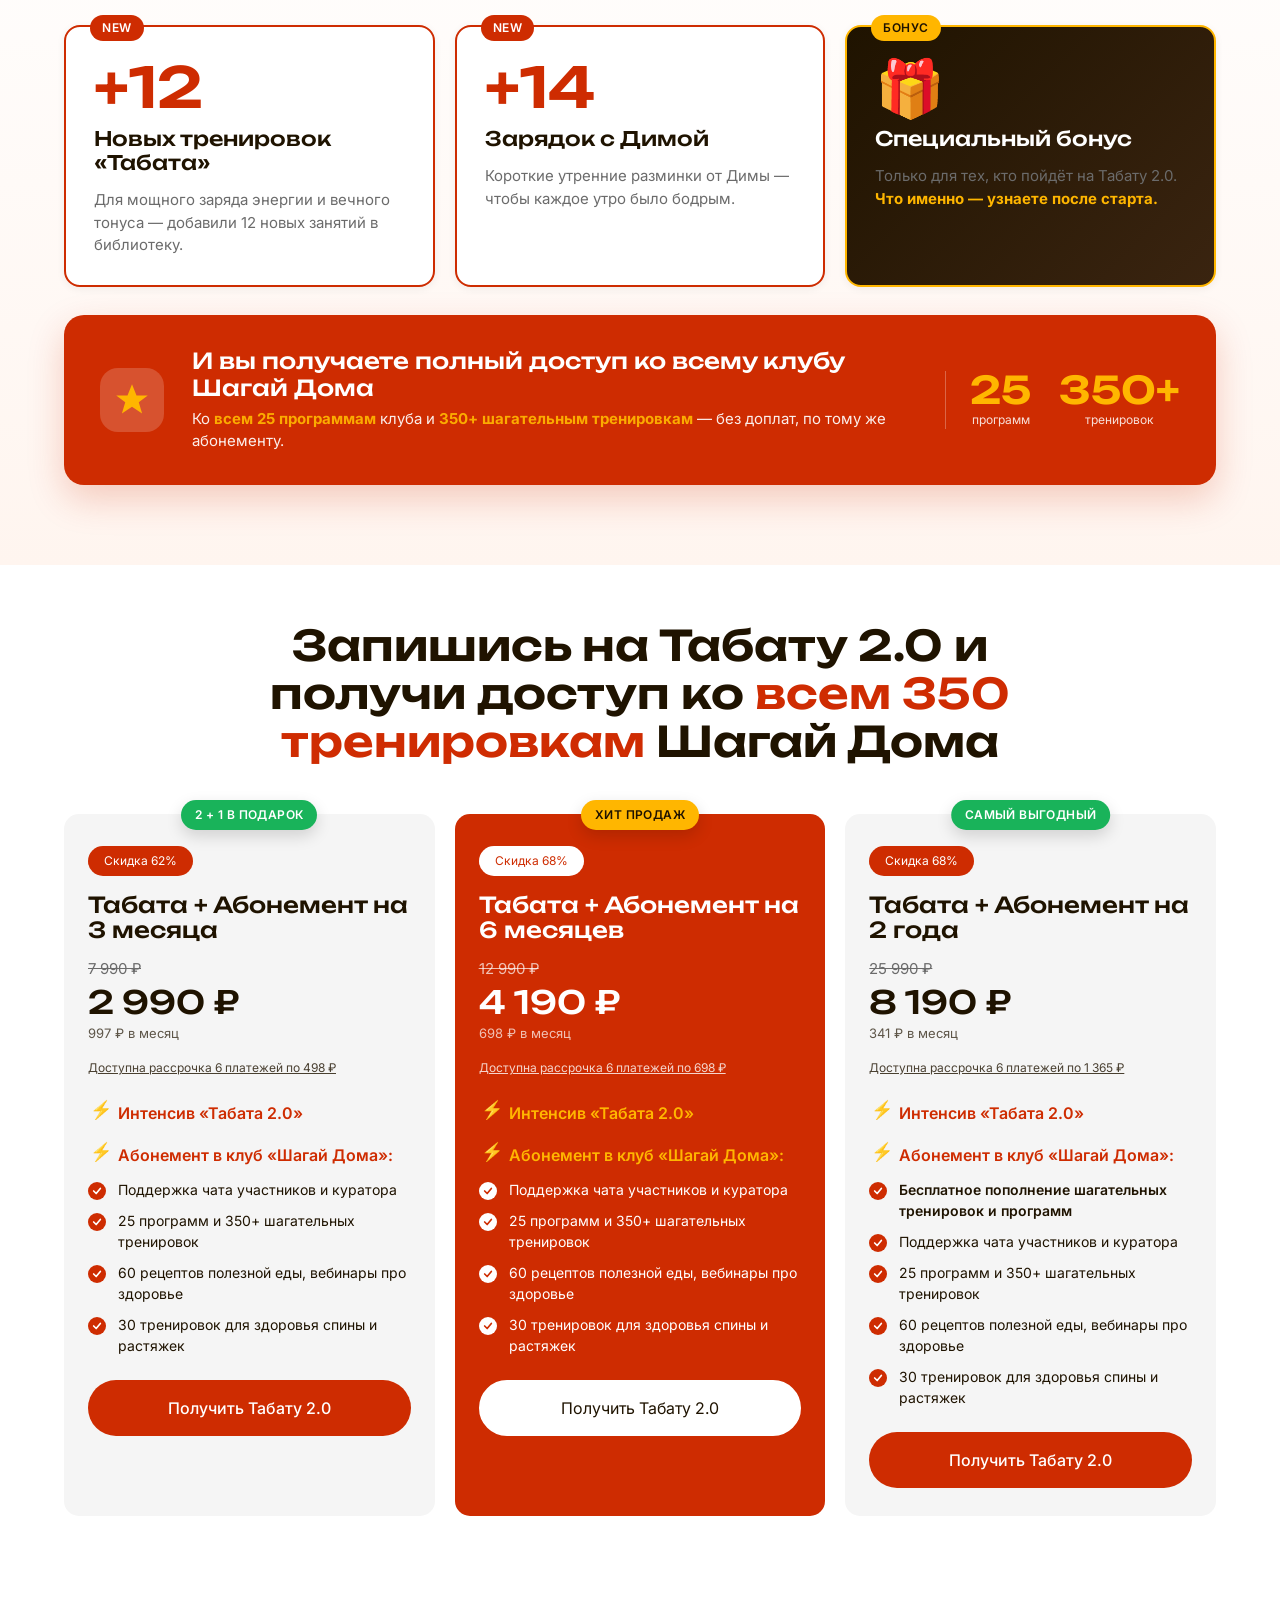
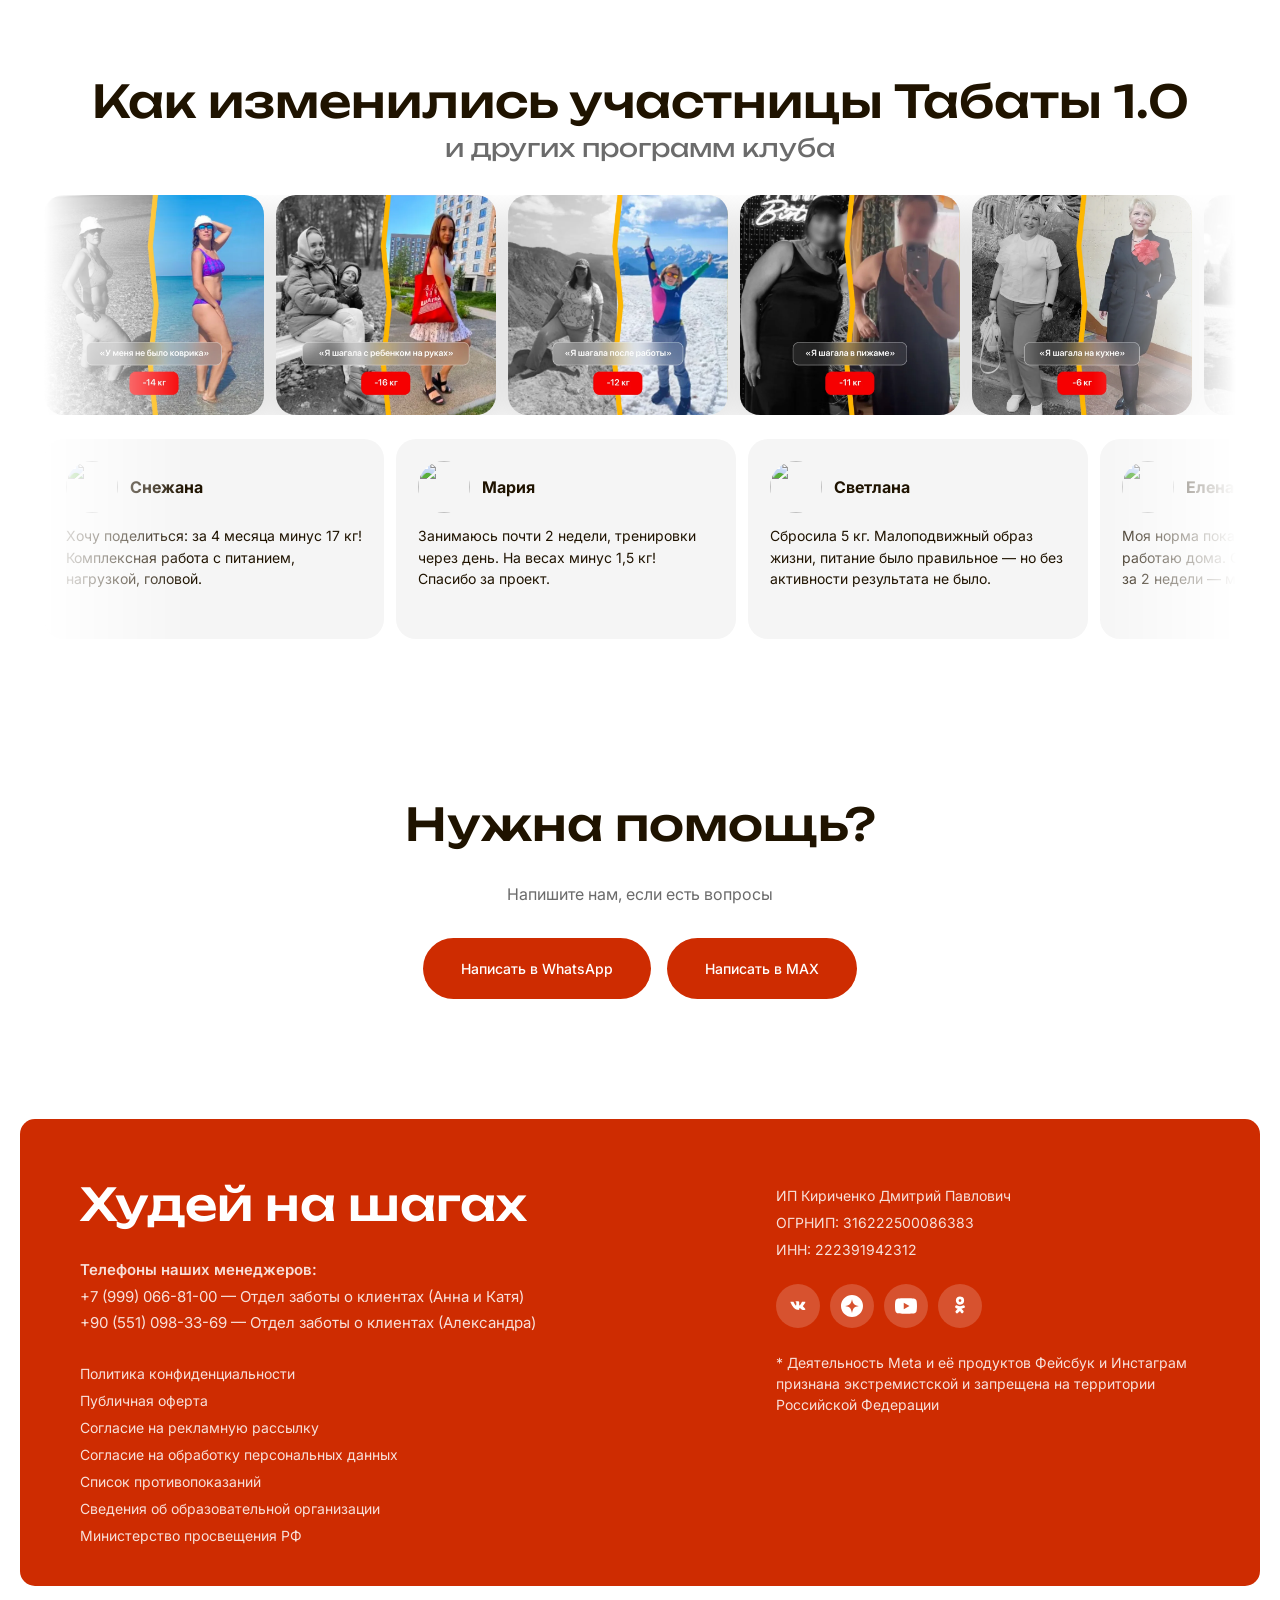
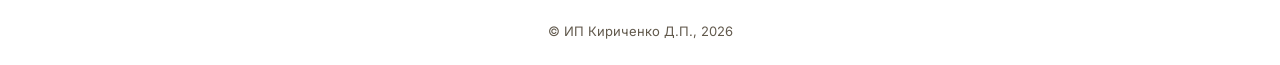
==== commit 5591441a: "style(rates): бейдж «Самый выгодный» — тоже зелёный" ====
--- a/index.html
+++ b/index.html
@@ -25,7 +25,7 @@
   <!-- Preload hero-картинки — попадает в первый экран, ускоряет LCP -->
   <link rel="preload" as="image" href="https://static.tildacdn.com/tild6566-3034-4361-a332-643963366461/522A7353_1.jpg" fetchpriority="high" />
 
-  <link rel="stylesheet" href="styles.css?v=20260516d" />
+  <link rel="stylesheet" href="styles.css?v=20260516e" />
 </head>
 <body>
 
--- a/styles.css
+++ b/styles.css
@@ -825,10 +825,10 @@
   background: #19b35a;
   color: #fff;
 }
-/* «Самый выгодный» — тёмный для солидности */
+/* «Самый выгодный» — тоже зелёный */
 .rate-card__badge-top--best {
-  background: #1f1300;
-  color: var(--color-primary-hover);
+  background: #19b35a;
+  color: #fff;
 }
 
 /* Стили под виджет внутри попапа */
